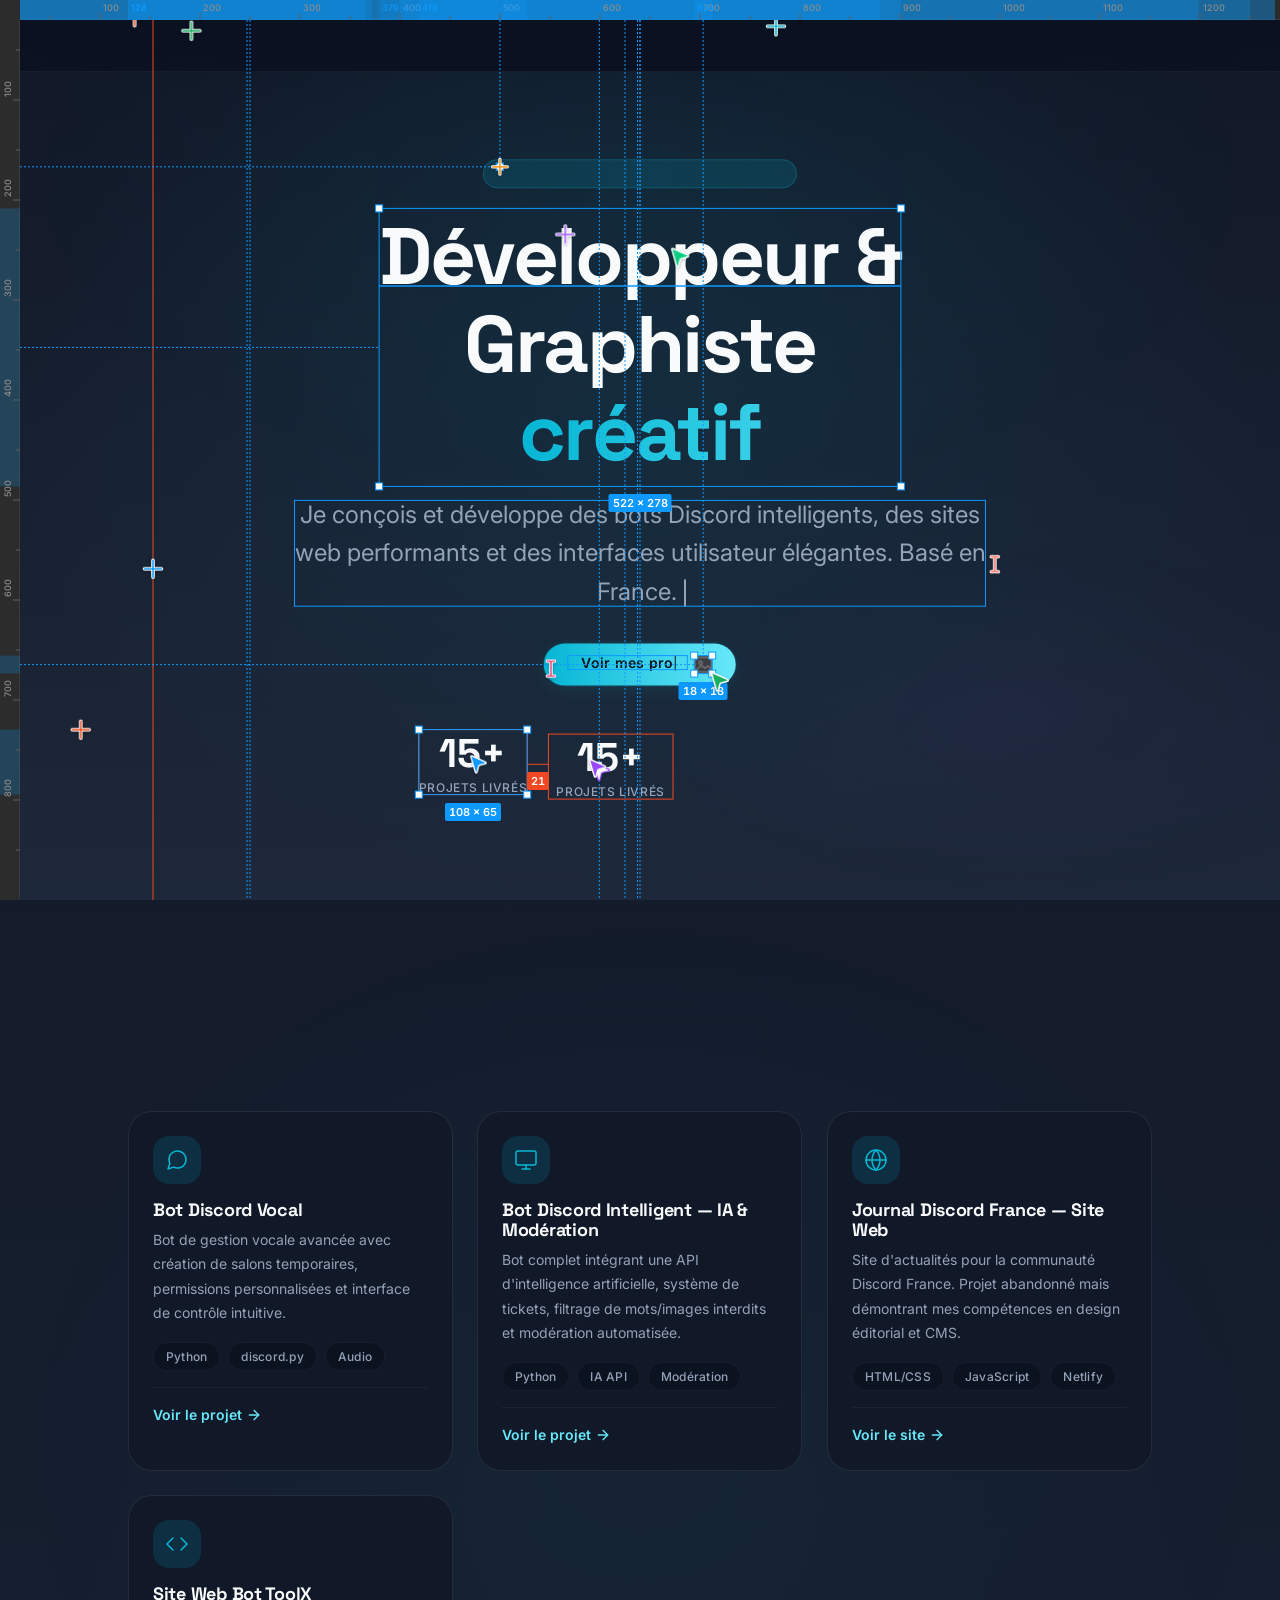
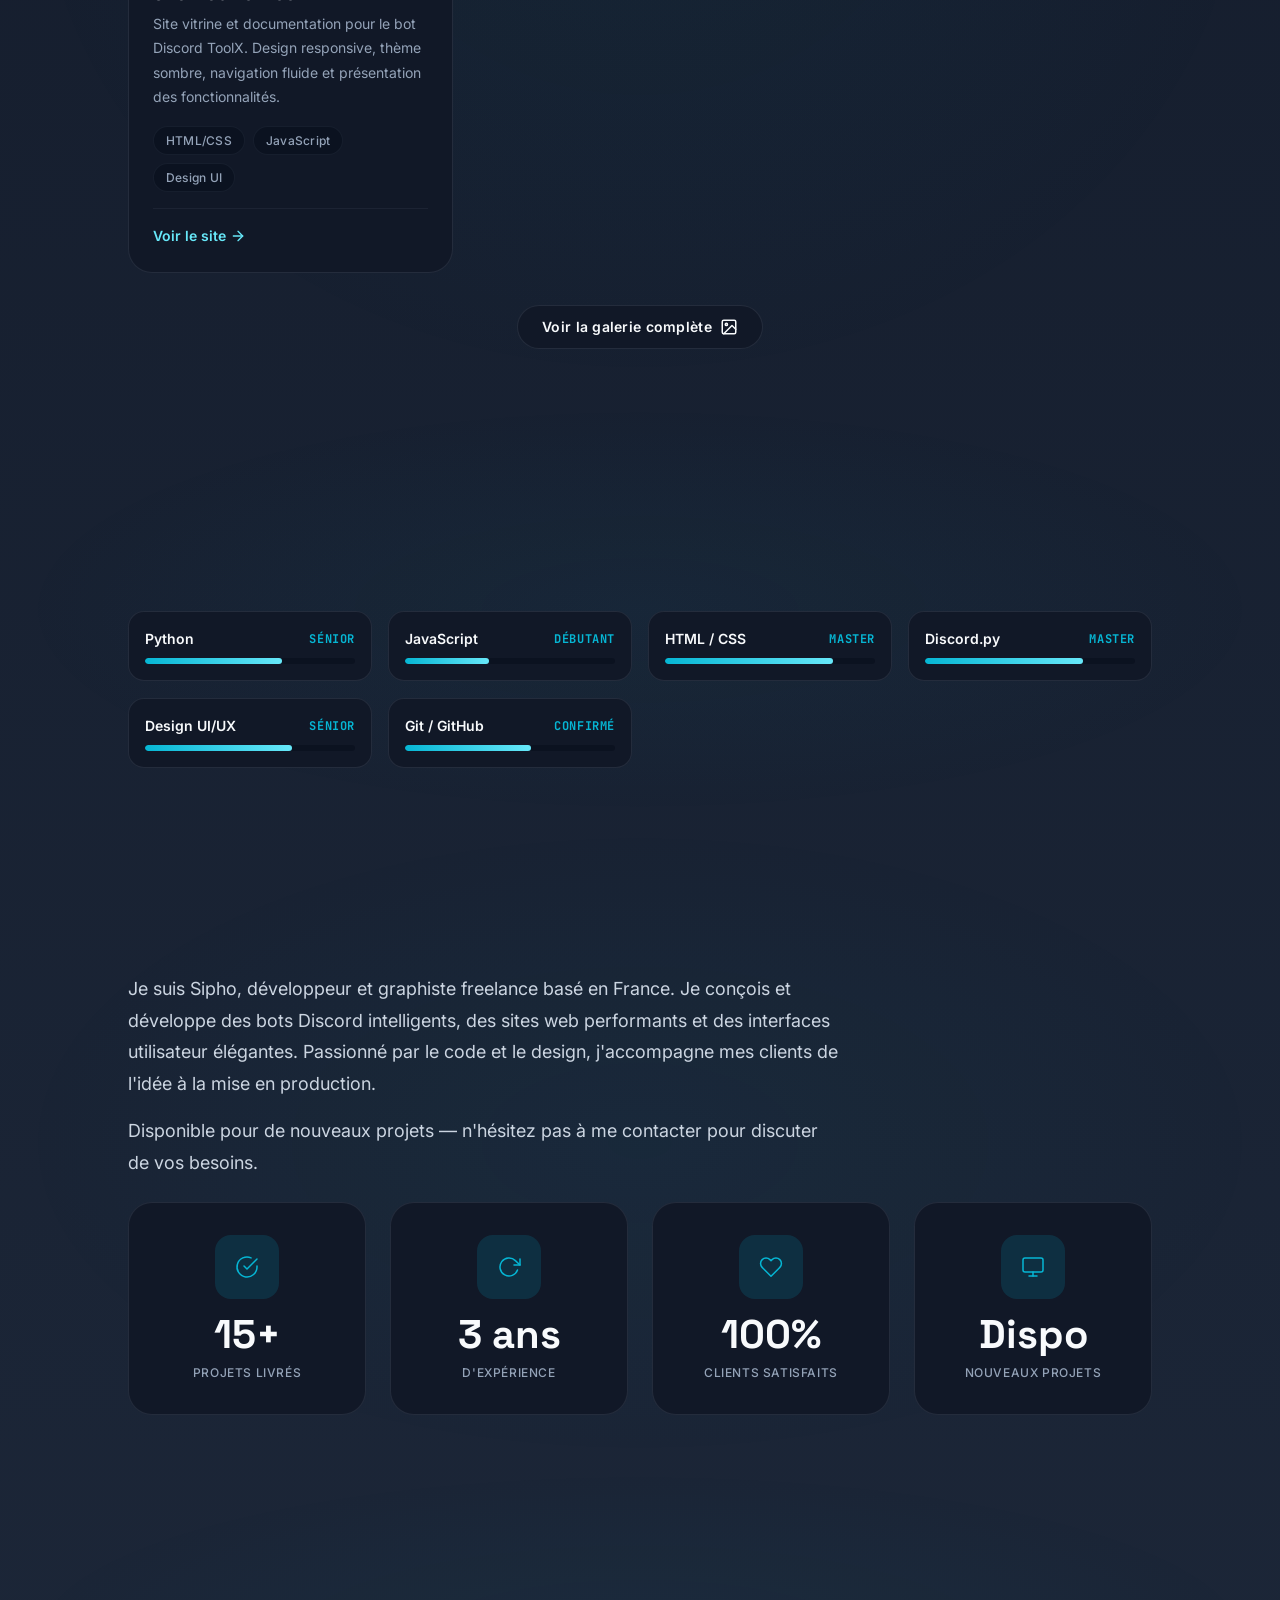
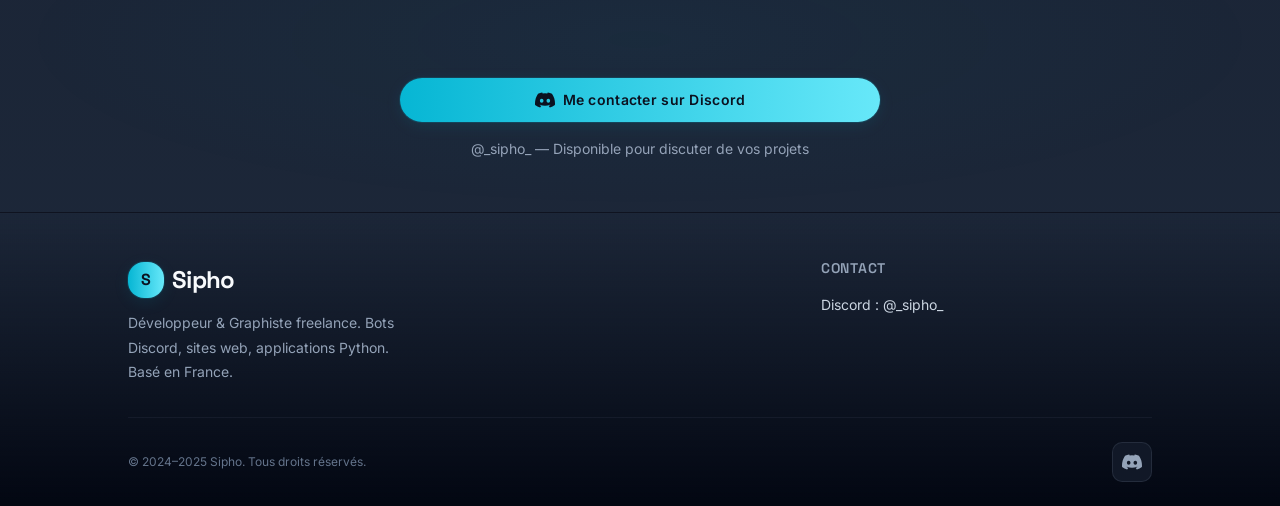
==== index.html @ b2d6eb9c "Allow last cursor to leave (remove min guard)" ====
<!DOCTYPE html>
<html lang="fr">
<head>
  <script>try{history.scrollRestoration='manual';window.scrollTo(0,0);}catch(e){}</script>
  <meta charset="UTF-8">
  <meta name="viewport" content="width=device-width, initial-scale=1.0">
  <meta name="description" content="Sipho — Développeur & Graphiste. Python, JavaScript, bots Discord, sites web. Portfolio Dark Premium.">
  <meta name="keywords" content="développeur, programmeur, Python, JavaScript, bots Discord, design graphique, portfolio, web development">
  <meta name="author" content="Sipho">
  <meta name="google-site-verification" content="zL0_w3FIT6I52MC0zx_8s2Uc5XUFtEFdnqBLSEXVTS8" />
  <meta property="og:type" content="website">
  <meta property="og:url" content="https://modo-de-sipho.github.io/">
  <meta property="og:title" content="Sipho — Développeur & Graphiste">
  <meta property="og:description" content="Portfolio de Sipho — Développeur et graphiste spécialisé en Python, JavaScript, bots Discord et création de sites web.">
  <meta property="og:image" content="https://modo-de-sipho.github.io/img/og-image.jpg">
  <meta name="twitter:card" content="summary_large_image">
  <meta name="twitter:title" content="Sipho — Développeur & Graphiste">
  <meta name="twitter:description" content="Portfolio de Sipho — Développeur et graphiste spécialisé en Python, JavaScript, bots Discord et création de sites web.">
  <title>Sipho — Développeur & Graphiste</title>
  <link rel="icon" href="favicon.ico" type="image/x-icon">
  <link rel="shortcut icon" href="favicon.ico" type="image/x-icon">
  <link rel="canonical" href="https://modo-de-sipho.github.io/">
  <link rel="preconnect" href="https://fonts.googleapis.com">
  <link rel="preconnect" href="https://fonts.gstatic.com" crossorigin>
  <link href="https://fonts.googleapis.com/css2?family=Inter:wght@300;400;500;600;700&family=Space+Grotesk:wght@400;500;600;700&family=JetBrains+Mono:wght@400;500;600&display=swap" rel="stylesheet">
  <link rel="stylesheet" href="assets/css/tokens.css?v=7">
  <link rel="stylesheet" href="assets/css/main.css?v=7">
  <script type="application/ld+json">
  {
    "@context": "https://schema.org",
    "@type": "Person",
    "name": "Sipho",
    "url": "https://modo-de-sipho.github.io/",
    "description": "Développeur et graphiste spécialisé en Python, JavaScript, bots Discord et création de sites web",
    "jobTitle": "Développeur & Graphiste",
    "skills": ["Python", "JavaScript", "HTML/CSS", "Discord Bot Development", "Graphic Design", "Web Development"],
    "sameAs": ["https://discord.com/users/..."]
  }
  </script>
</head>
<body>
  <!-- Cursor Swarm Canvas injected by JS -->

  <!-- ─────────────────────────────────────────────────────────────────
       HEADER / NAVIGATION
       ───────────────────────────────────────────────────────────────── -->
  <header class="site-header" data-swarm-target>
    <div class="container header-inner">
      <a href="/" class="logo" aria-label="Accueil - Sipho">
        <span class="logo-mark" aria-hidden="true">S</span>
        <span class="logo-text">Sipho</span>
      </a>

      <nav class="nav" role="navigation" aria-label="Navigation principale" data-swarm-target>
        <ul class="nav-list">
          <li><a href="#projects" class="nav-link" data-swarm-target>Projets</a></li>
          <li><a href="#skills" class="nav-link" data-swarm-target>Compétences</a></li>
          <li><a href="#about" class="nav-link" data-swarm-target>À propos</a></li>
          <li><a href="#contact" class="nav-link" data-swarm-target>Contact</a></li>

        </ul>
      </nav>


    </div>
  </header>

  <!-- ─────────────────────────────────────────────────────────────────
       HERO SECTION
       ───────────────────────────────────────────────────────────────── -->
  <main>
    <section class="hero" aria-labelledby="hero-title" data-swarm-target>
      <div class="hero-content">
        <div class="hero-badge" data-swarm-target>
          <svg width="14" height="14" viewBox="0 0 24 24" fill="none" stroke="currentColor" stroke-width="2" stroke-linecap="round" stroke-linejoin="round" aria-hidden="true">
            <polyline points="22 12 18 12 15 21 9 3 6 12 2 12"></polyline>
          </svg>
          <span>Disponible pour nouveaux projets</span>
        </div>

        <h1 id="hero-title" class="hero-title" data-swarm-target>
          Développeur & Graphiste
          <br>
          <span class="accent">créatif</span>
        </h1>

        <p class="hero-subtitle" data-swarm-target>
          Je conçois et développe des bots Discord intelligents, des sites web performants
          et des interfaces utilisateur élégantes. Basé en France.
        </p>

        <div class="hero-actions" data-swarm-target>
          <a href="#projects" class="btn btn--primary" data-swarm-target>
            Voir mes projets
            <svg width="18" height="18" viewBox="0 0 24 24" fill="none" stroke="currentColor" stroke-width="2" stroke-linecap="round" stroke-linejoin="round" aria-hidden="true">
              <line x1="5" y1="12" x2="19" y2="12"></line>
              <polyline points="12 5 19 12 12 19"></polyline>
            </svg>
          </a>
        </div>

        <div class="hero-stats" data-swarm-target>
          <div class="stat">
            <div class="stat-value" data-count="15">15+</div>
            <div class="stat-label">Projets livrés</div>
          </div>
          <div class="stat">
            <div class="stat-value" data-count="3">3</div>
            <div class="stat-label">Ans d'expérience</div>
          </div>
          <div class="stat">
            <div class="stat-value" data-count="100">100%</div>
            <div class="stat-label">Satisfaction client</div>
          </div>
        </div>
      </div>
    </section>

    <!-- ─────────────────────────────────────────────────────────────────
         PROJECTS SECTION
         ───────────────────────────────────────────────────────────────── -->
    <section id="projects" class="section" aria-labelledby="projects-title" data-swarm-target>
      <div class="container">
        <header class="section-header" data-swarm-target>
          <span class="section-label">Mes réalisations</span>
          <h2 id="projects-title" class="section-title">Projets sélectionnés</h2>
          <p class="section-desc">Une sélection de projets récents — bots Discord, sites web et outils.</p>
        </header>

        <div class="grid grid--auto" role="list">
          <!-- Project 1 -->
          <article class="card" role="listitem" data-swarm-target>
            <div class="card-icon" aria-hidden="true">
              <svg width="24" height="24" viewBox="0 0 24 24" fill="none" stroke="currentColor" stroke-width="1.5" stroke-linecap="round" stroke-linejoin="round">
                <path d="M21 11.5a8.38 8.38 0 0 1-.9 3.8 8.5 8.5 0 0 1-7.6 4.7 8.38 8.38 0 0 1-3.8-.9L3 21l1.9-5.7a8.38 8.38 0 0 1-.9-3.8 8.5 8.5 0 0 1 4.7-7.6 8.38 8.38 0 0 1 3.8-.9h.5a8.48 8.48 0 0 1 8 8v.5z"></path>
              </svg>
            </div>
            <h3 class="card-title">Bot Discord Vocal</h3>
            <p class="card-desc">Bot de gestion vocale avancée avec création de salons temporaires, permissions personnalisées et interface de contrôle intuitive.</p>
            <div class="card-tags">
              <span class="tag">Python</span>
              <span class="tag">discord.py</span>
              <span class="tag">Audio</span>
            </div>
            <div class="card-footer">
              <a href="https://discord.gg/orx" target="_blank" rel="noopener noreferrer" class="card-link" data-swarm-target>
                Voir le projet
                <svg width="16" height="16" viewBox="0 0 24 24" fill="none" stroke="currentColor" stroke-width="2" stroke-linecap="round" stroke-linejoin="round">
                  <line x1="5" y1="12" x2="19" y2="12"></line>
                  <polyline points="12 5 19 12 12 19"></polyline>
                </svg>
              </a>
            </div>
          </article>

          <!-- Project 2 -->
          <article class="card" role="listitem" data-swarm-target>
            <div class="card-icon" aria-hidden="true">
              <svg width="24" height="24" viewBox="0 0 24 24" fill="none" stroke="currentColor" stroke-width="1.5" stroke-linecap="round" stroke-linejoin="round">
                <rect x="2" y="3" width="20" height="14" rx="2"></rect>
                <path d="M8 21h8"></path>
                <path d="M12 17v4"></path>
              </svg>
            </div>
            <h3 class="card-title">Bot Discord Intelligent — IA & Modération</h3>
            <p class="card-desc">Bot complet intégrant une API d'intelligence artificielle, système de tickets, filtrage de mots/images interdits et modération automatisée.</p>
            <div class="card-tags">
              <span class="tag">Python</span>
              <span class="tag">IA API</span>
              <span class="tag">Modération</span>
            </div>
            <div class="card-footer">
              <a href="https://discord.gg/orx" target="_blank" rel="noopener noreferrer" class="card-link" data-swarm-target>
                Voir le projet
                <svg width="16" height="16" viewBox="0 0 24 24" fill="none" stroke="currentColor" stroke-width="2" stroke-linecap="round" stroke-linejoin="round">
                  <line x1="5" y1="12" x2="19" y2="12"></line>
                  <polyline points="12 5 19 12 12 19"></polyline>
                </svg>
              </a>
            </div>
          </article>

          <!-- Project 3 -->
          <article class="card" role="listitem" data-swarm-target>
            <div class="card-icon" aria-hidden="true">
              <svg width="24" height="24" viewBox="0 0 24 24" fill="none" stroke="currentColor" stroke-width="1.5" stroke-linecap="round" stroke-linejoin="round">
                <circle cx="12" cy="12" r="10"></circle>
                <line x1="2" y1="12" x2="22" y2="12"></line>
                <path d="M12 2a15.3 15.3 0 0 1 4 10 15.3 15.3 0 0 1-4 10 15.3 15.3 0 0 1-4-10 15.3 15.3 0 0 1 4-10z"></path>
              </svg>
            </div>
            <h3 class="card-title">Journal Discord France — Site Web</h3>
            <p class="card-desc">Site d'actualités pour la communauté Discord France. Projet abandonné mais démontrant mes compétences en design éditorial et CMS.</p>
            <div class="card-tags">
              <span class="tag">HTML/CSS</span>
              <span class="tag">JavaScript</span>
              <span class="tag">Netlify</span>
            </div>
            <div class="card-footer">
              <a href="https://journal-discord-france.netlify.app/" target="_blank" rel="noopener noreferrer" class="card-link" data-swarm-target>
                Voir le site
                <svg width="16" height="16" viewBox="0 0 24 24" fill="none" stroke="currentColor" stroke-width="2" stroke-linecap="round" stroke-linejoin="round">
                  <line x1="5" y1="12" x2="19" y2="12"></line>
                  <polyline points="12 5 19 12 12 19"></polyline>
                </svg>
              </a>
            </div>
          </article>

          <!-- Project 4 -->
          <article class="card" role="listitem" data-swarm-target>
            <div class="card-icon" aria-hidden="true">
              <svg width="24" height="24" viewBox="0 0 24 24" fill="none" stroke="currentColor" stroke-width="1.5" stroke-linecap="round" stroke-linejoin="round">
                <polyline points="16 18 22 12 16 6"></polyline>
                <polyline points="8 6 2 12 8 18"></polyline>
              </svg>
            </div>
            <h3 class="card-title">Site Web Bot ToolX</h3>
            <p class="card-desc">Site vitrine et documentation pour le bot Discord ToolX. Design responsive, thème sombre, navigation fluide et présentation des fonctionnalités.</p>
            <div class="card-tags">
              <span class="tag">HTML/CSS</span>
              <span class="tag">JavaScript</span>
              <span class="tag">Design UI</span>
            </div>
            <div class="card-footer">
              <a href="https://sipho-toolx.netlify.app/" target="_blank" rel="noopener noreferrer" class="card-link" data-swarm-target>
                Voir le site
                <svg width="16" height="16" viewBox="0 0 24 24" fill="none" stroke="currentColor" stroke-width="2" stroke-linecap="round" stroke-linejoin="round">
                  <line x1="5" y1="12" x2="19" y2="12"></line>
                  <polyline points="12 5 19 12 12 19"></polyline>
                </svg>
              </a>
            </div>
          </article>
        </div>

        <div style="text-align: center; margin-top: var(--space-8);" data-swarm-target>
          <a href="theme.html" class="btn btn--secondary">
            Voir la galerie complète
            <svg width="18" height="18" viewBox="0 0 24 24" fill="none" stroke="currentColor" stroke-width="2" stroke-linecap="round" stroke-linejoin="round">
              <rect x="3" y="3" width="18" height="18" rx="2"></rect>
              <circle cx="8.5" cy="8.5" r="1.5"></circle>
              <polyline points="21 15 16 10 5 21"></polyline>
            </svg>
          </a>
        </div>
      </div>
    </section>

    <!-- ─────────────────────────────────────────────────────────────────
         SKILLS SECTION
         ───────────────────────────────────────────────────────────────── -->
    <section id="skills" class="section" aria-labelledby="skills-title" data-swarm-target>
      <div class="container">
        <header class="section-header" data-swarm-target>
          <span class="section-label">Expertise technique</span>
          <h2 id="skills-title" class="section-title">Compétences maîtrisées</h2>
          <p class="section-desc">Les technologies et outils que j'utilise au quotidien pour vos projets.</p>
        </header>

        <div class="skills-grid" role="list">
          <div class="skill-item" role="listitem" data-swarm-target>
            <div class="skill-header">
              <span class="skill-name">Python</span>
              <span class="skill-level">Sénior</span>
            </div>
            <div class="skill-bar">
              <div class="skill-fill" data-width="65%" style="--percent: 65%;"></div>
            </div>
          </div>

          <div class="skill-item" role="listitem" data-swarm-target>
            <div class="skill-header">
              <span class="skill-name">JavaScript</span>
              <span class="skill-level">Débutant</span>
            </div>
            <div class="skill-bar">
              <div class="skill-fill" data-width="40%" style="--percent: 40%;"></div>
            </div>
          </div>

          <div class="skill-item" role="listitem" data-swarm-target>
            <div class="skill-header">
              <span class="skill-name">HTML / CSS</span>
              <span class="skill-level">Master</span>
            </div>
            <div class="skill-bar">
              <div class="skill-fill" data-width="80%" style="--percent: 80%;"></div>
            </div>
          </div>

          <div class="skill-item" role="listitem" data-swarm-target>
            <div class="skill-header">
              <span class="skill-name">Discord.py</span>
              <span class="skill-level">Master</span>
            </div>
            <div class="skill-bar">
              <div class="skill-fill" data-width="75%" style="--percent: 75%;"></div>
            </div>
          </div>

          <div class="skill-item" role="listitem" data-swarm-target>
            <div class="skill-header">
              <span class="skill-name">Design UI/UX</span>
              <span class="skill-level">Sénior</span>
            </div>
            <div class="skill-bar">
              <div class="skill-fill" data-width="70%" style="--percent: 70%;"></div>
            </div>
          </div>

          <div class="skill-item" role="listitem" data-swarm-target>
            <div class="skill-header">
              <span class="skill-name">Git / GitHub</span>
              <span class="skill-level">Confirmé</span>
            </div>
            <div class="skill-bar">
              <div class="skill-fill" data-width="60%" style="--percent: 60%;"></div>
            </div>
          </div>
        </div>


      </div>
    </section>

    <!-- ─────────────────────────────────────────────────────────────────
         ABOUT SECTION
         ───────────────────────────────────────────────────────────────── -->
    <section id="about" class="section" aria-labelledby="about-title" data-swarm-target>
      <div class="container">
        <div class="about-grid">
          <div class="about-text" data-swarm-target>
            <header class="section-header" style="text-align: left; margin-bottom: var(--space-6);">
              <span class="section-label">Qui suis-je</span>
              <h2 id="about-title" class="section-title">À propos de moi</h2>
            </header>
            <p>
              Je suis Sipho, développeur et graphiste freelance basé en France. Je conçois et développe
              des bots Discord intelligents, des sites web performants et des interfaces utilisateur élégantes.
              Passionné par le code et le design, j'accompagne mes clients de l'idée à la mise en production.
            </p>
            <p>
              Disponible pour de nouveaux projets — n'hésitez pas à me contacter pour discuter de vos besoins.
            </p>
          </div>

          <div class="about-highlights" data-swarm-target>
            <article class="highlight" data-swarm-target>
              <div class="highlight-icon" aria-hidden="true">
                <svg width="24" height="24" viewBox="0 0 24 24" fill="none" stroke="currentColor" stroke-width="1.5" stroke-linecap="round" stroke-linejoin="round">
                  <path d="M22 11.08V12a10 10 0 1 1-5.93-9.14"></path>
                  <polyline points="22 4 12 14.01 9 11.01"></polyline>
                </svg>
              </div>
              <div class="highlight-value">15+</div>
              <div class="highlight-label">Projets livrés</div>
            </article>

            <article class="highlight" data-swarm-target>
              <div class="highlight-icon" aria-hidden="true">
                <svg width="24" height="24" viewBox="0 0 24 24" fill="none" stroke="currentColor" stroke-width="1.5" stroke-linecap="round" stroke-linejoin="round">
                  <polyline points="23 4 23 10 17 10"></polyline>
                  <path d="M20.49 15a9 9 0 1 1-2.12-9.36L23 10"></path>
                </svg>
              </div>
              <div class="highlight-value">3 ans</div>
              <div class="highlight-label">D'expérience</div>
            </article>

            <article class="highlight" data-swarm-target>
              <div class="highlight-icon" aria-hidden="true">
                <svg width="24" height="24" viewBox="0 0 24 24" fill="none" stroke="currentColor" stroke-width="1.5" stroke-linecap="round" stroke-linejoin="round">
                  <path d="M20.84 4.61a5.5 5.5 0 0 0-7.78 0L12 5.67l-1.06-1.06a5.5 5.5 0 0 0-7.78 7.78l1.06 1.06L12 21.23l7.78-7.78 1.06-1.06a5.5 5.5 0 0 0 0-7.78z"></path>
                </svg>
              </div>
              <div class="highlight-value">100%</div>
              <div class="highlight-label">Clients satisfaits</div>
            </article>

            <article class="highlight" data-swarm-target>
              <div class="highlight-icon" aria-hidden="true">
                <svg width="24" height="24" viewBox="0 0 24 24" fill="none" stroke="currentColor" stroke-width="1.5" stroke-linecap="round" stroke-linejoin="round">
                  <rect x="2" y="3" width="20" height="14" rx="2"></rect>
                  <path d="M8 21h8"></path>
                  <path d="M12 17v4"></path>
                </svg>
              </div>
              <div class="highlight-value">Dispo</div>
              <div class="highlight-label">Nouveaux projets</div>
            </article>
          </div>
        </div>
      </div>
    </section>

    <!-- ─────────────────────────────────────────────────────────────────
         CONTACT SECTION
         ───────────────────────────────────────────────────────────────── -->
    <section id="contact" class="section" aria-labelledby="contact-title" data-swarm-target>
      <div class="container">
        <header class="section-header" data-swarm-target>
          <span class="section-label">Me contacter</span>
          <h2 id="contact-title" class="section-title">Discutons de votre projet</h2>
          <p class="section-desc">Vous avez une idée ? Une question ? Je réponds généralement sous 24h.</p>
        </header>

        <div style="max-width: 480px; margin: 0 auto; text-align: center;" data-swarm-target>
          <a href="https://discord.com/users/_sipho_" target="_blank" rel="noopener noreferrer" class="btn btn--primary" style="width: 100%;" data-swarm-target>
            <svg width="20" height="20" viewBox="0 0 24 24" fill="currentColor" aria-hidden="true">
              <path d="M20.317 4.37a19.791 19.791 0 0 0-4.885-1.515.074.074 0 0 0-.079.037c-.21.375-.444.864-.608 1.25a18.27 18.27 0 0 0-5.487 0 12.64 12.64 0 0 0-.617-1.25.077.077 0 0 0-.079-.037A19.736 19.736 0 0 0 3.675 4.37a.07.07 0 0 0-.032.027C.533 9.046-.32 13.58.099 18.057a.083.083 0 0 0 .031.057 19.9 19.9 0 0 0 5.992 3.03.078.078 0 0 0 .084-.028 14.09 14.09 0 0 0 1.226-1.994.076.076 0 0 0-.041-.106 13.107 13.107 0 0 1-1.872-.892.077.077 0 0 1-.007-.128 10.2 10.2 0 0 0 .372-.292.074.074 0 0 1 .077-.01c3.928 1.793 8.18 1.793 12.062 0a.074.074 0 0 1 .078.01 10.201 10.201 0 0 0 .372.292.077.077 0 0 1-.006.127 13.106 13.106 0 0 1-1.873.893.077.077 0 0 0-.041.107c.36.645.774 1.252 1.225 1.993a.076.076 0 0 0 .084.028 19.839 19.839 0 0 0 6.003-3.03.077.077 0 0 0 .032-.054c.418-4.486-.382-9.018-3.548-13.66a.061.061 0 0 0-.031-.03zM8.02 15.33c-1.183 0-2.157-1.085-2.157-2.419 0-1.333.956-2.419 2.157-2.419 1.21 0 2.176 1.096 2.157 2.42 0 1.333-.956 2.418-2.157 2.418zm7.975 0c-1.183 0-2.157-1.085-2.157-2.419 0-1.333.955-2.419 2.157-2.419 1.21 0 2.176 1.096 2.157 2.42 0 1.333-.956 2.418-2.157 2.418z"/>
            </svg>
            Me contacter sur Discord
          </a>
          <p style="margin-top: var(--space-4); color: var(--color-text-muted); font-size: var(--text-sm);" data-swarm-target>
            @_sipho_ — Disponible pour discuter de vos projets
          </p>
        </div>
      </div>
    </section>
  </main>

  <!-- ─────────────────────────────────────────────────────────────────
       FOOTER
       ───────────────────────────────────────────────────────────────── -->
  <footer class="site-footer" role="contentinfo" data-swarm-target>
    <div class="container">
      <div class="footer-grid">
        <div class="footer-brand" data-swarm-target>
          <a href="/" class="footer-logo logo" aria-label="Accueil - Sipho">
            <span class="logo-mark" aria-hidden="true">S</span>
            <span class="logo-text">Sipho</span>
          </a>
          <p class="footer-desc" data-swarm-target>
            Développeur & Graphiste freelance.
            Bots Discord, sites web, applications Python.
            Basé en France.
          </p>
        </div>


        <div data-swarm-target>
          <h3 class="footer-title">Contact</h3>
          <ul class="footer-links">
            <li><a href="https://discord.com/users/_sipho_" target="_blank" rel="noopener noreferrer" class="footer-link" data-swarm-target>Discord : @_sipho_</a></li>
          </ul>
        </div>
      </div>

      <div class="footer-bottom" data-swarm-target>
        <p class="copyright" data-swarm-target>
          © 2024–2025 Sipho. Tous droits réservés.
        </p>
        <div class="footer-social" data-swarm-target>
          <a href="https://discord.com/users/_sipho_" target="_blank" rel="noopener noreferrer" class="social-link" aria-label="Discord" data-swarm-target>
            <svg width="20" height="20" viewBox="0 0 24 24" fill="currentColor">
              <path d="M20.317 4.37a19.791 19.791 0 0 0-4.885-1.515.074.074 0 0 0-.079.037c-.21.375-.444.864-.608 1.25a18.27 18.27 0 0 0-5.487 0 12.64 12.64 0 0 0-.617-1.25.077.077 0 0 0-.079-.037A19.736 19.736 0 0 0 3.675 4.37a.07.07 0 0 0-.032.027C.533 9.046-.32 13.58.099 18.057a.083.083 0 0 0 .031.057 19.9 19.9 0 0 0 5.992 3.03.078.078 0 0 0 .084-.028 14.09 14.09 0 0 0 1.226-1.994.076.076 0 0 0-.041-.106 13.107 13.107 0 0 1-1.872-.892.077.077 0 0 1-.007-.128 10.2 10.2 0 0 0 .372-.292.074.074 0 0 1 .077-.01c3.928 1.793 8.18 1.793 12.062 0a.074.074 0 0 1 .078.01 10.201 10.201 0 0 0 .372.292.077.077 0 0 1-.006.127 13.106 13.106 0 0 1-1.873.893.077.077 0 0 0-.041.107c.36.645.774 1.252 1.225 1.993a.076.076 0 0 0 .084.028 19.839 19.839 0 0 0 6.003-3.03.077.077 0 0 0 .032-.054c.418-4.486-.382-9.018-3.548-13.66a.061.061 0 0 0-.031-.03zM8.02 15.33c-1.183 0-2.157-1.085-2.157-2.419 0-1.333.956-2.419 2.157-2.419 1.21 0 2.176 1.096 2.157 2.42 0 1.333-.956 2.418-2.157 2.418zm7.975 0c-1.183 0-2.157-1.085-2.157-2.419 0-1.333.955-2.419 2.157-2.419 1.21 0 2.176 1.096 2.157 2.42 0 1.333-.956 2.418-2.157 2.418z"/>
            </svg>
          </a>

        </div>
      </div>
    </div>
  </footer>

  <!-- ─────────────────────────────────────────────────────────────────
       SCRIPTS
       ───────────────────────────────────────────────────────────────── -->
  <script src="assets/js/swarm-cursors-ref.js?v=21"></script>
<script type="module" src="assets/js/app.js?v=8"></script>
</body>
</html>
---- assets/css/tokens.css ----
:root {
  

  
  --color-bg-deepest: #030712;           
  --color-bg-deep: #0b1220;              
  --color-bg-elevated: #111827;          
  --color-bg-elevated-hover: #17213a;    
  --color-bg-overlay: rgba(11, 18, 32, 0.92);  

  
  --color-border-subtle: rgba(148, 163, 184, 0.08);
  --color-border-default: rgba(148, 163, 184, 0.14);
  --color-border-emphasis: rgba(56, 189, 248, 0.18);
  --color-border-focus: rgba(56, 189, 248, 0.6);

  
  --color-text-primary: #f8fafc;         
  --color-text-secondary: #cbd5e1;       
  --color-text-muted: #94a3b8;           
  --color-text-subtle: #64748b;          
  --color-text-inverse: #0b1220;         

  
  --color-accent-cyan: #06b6d4;          
  --color-accent-cyan-dim: rgba(6, 182, 212, 0.15);
  --color-accent-cyan-glow: rgba(6, 182, 212, 0.35);
  --color-accent-ice: #67e8f9;           
  --color-accent-violet: #8b5cf6;        
  --color-accent-violet-dim: rgba(139, 92, 246, 0.12);

  
  --gradient-primary: linear-gradient(135deg, #06b6d4 0%, #3b82f6 50%, #8b5cf6 100%);
  --gradient-cyan-ice: linear-gradient(90deg, #06b6d4, #67e8f9);
  --gradient-cyan-violet: linear-gradient(135deg, #06b6d4, #8b5cf6);
  --gradient-surface: linear-gradient(180deg, rgba(17, 24, 39, 0.98), rgba(30, 41, 59, 0.95));
  --gradient-glow: radial-gradient(ellipse at center, rgba(6, 182, 212, 0.08) 0%, transparent 70%);

  
  --color-success: #10b981;
  --color-warning: #f59e0b;
  --color-error: #ef4444;

  

  --font-sans: 'Inter', -apple-system, BlinkMacSystemFont, 'Segoe UI', system-ui, sans-serif;
  --font-display: 'Space Grotesk', var(--font-sans);
  --font-mono: 'JetBrains Mono', 'Fira Code', ui-monospace, monospace;

  
  --text-xs: clamp(0.7rem, 0.65rem + 0.25vw, 0.75rem);
  --text-sm: clamp(0.8125rem, 0.75rem + 0.3125vw, 0.875rem);
  --text-base: clamp(0.9375rem, 0.875rem + 0.3125vw, 1rem);
  --text-lg: clamp(1.0625rem, 1rem + 0.3125vw, 1.125rem);
  --text-xl: clamp(1.25rem, 1.125rem + 0.625vw, 1.5rem);
  --text-2xl: clamp(1.5rem, 1.25rem + 1.25vw, 2rem);
  --text-3xl: clamp(1.875rem, 1.5rem + 1.875vw, 2.5rem);
  --text-4xl: clamp(2.25rem, 1.75rem + 2.5vw, 3.5rem);
  --text-5xl: clamp(3rem, 2rem + 5vw, 5rem);

  
  --weight-light: 300;
  --weight-regular: 400;
  --weight-medium: 500;
  --weight-semibold: 600;
  --weight-bold: 700;

  
  --leading-tight: 1.1;
  --leading-snug: 1.35;
  --leading-normal: 1.6;
  --leading-relaxed: 1.75;

  
  --tracking-tighter: -0.03em;
  --tracking-tight: -0.015em;
  --tracking-normal: 0;
  --tracking-wide: 0.02em;
  --tracking-wider: 0.05em;
  --tracking-widest: 0.1em;

  

  --space-0: 0;
  --space-1: 0.25rem;   
  --space-2: 0.5rem;    
  --space-3: 0.75rem;   
  --space-4: 1rem;      
  --space-5: 1.25rem;   
  --space-6: 1.5rem;    
  --space-7: 1.75rem;   
  --space-8: 2rem;      
  --space-10: 2.5rem;   
  --space-12: 3rem;     
  --space-16: 4rem;     
  --space-20: 5rem;     
  --space-24: 6rem;     
  --space-32: 8rem;     

  
  --space-section-y: clamp(2rem, 4vw, 4rem);
  --space-section-x: clamp(1.5rem, 4vw, 3rem);
  --space-component-gap: clamp(1rem, 2vw, 1.5rem);

  

  --radius-none: 0;
  --radius-sm: 6px;
  --radius-md: 10px;
  --radius-lg: 16px;
  --radius-xl: 24px;
  --radius-2xl: 32px;
  --radius-full: 9999px;

  

  --shadow-xs: 0 1px 2px rgba(3, 7, 18, 0.4);
  --shadow-sm: 0 4px 8px -2px rgba(3, 7, 18, 0.5);
  --shadow-md: 0 12px 24px -4px rgba(3, 7, 18, 0.55);
  --shadow-lg: 0 24px 48px -8px rgba(3, 7, 18, 0.6);
  --shadow-xl: 0 32px 64px -12px rgba(3, 7, 18, 0.65);

  
  --shadow-glow-sm: 0 0 0 1px rgba(6, 182, 212, 0.15), 0 4px 16px rgba(6, 182, 212, 0.1);
  --shadow-glow-md: 0 0 0 1px rgba(6, 182, 212, 0.2), 0 8px 32px rgba(6, 182, 212, 0.15);
  --shadow-glow-lg: 0 0 0 1px rgba(6, 182, 212, 0.25), 0 16px 48px rgba(6, 182, 212, 0.2);

  

  --ease-out-quint: cubic-bezier(0.23, 1, 0.32, 1);
  --ease-out-expo: cubic-bezier(0.19, 1, 0.22, 1);
  --ease-spring: cubic-bezier(0.34, 1.56, 0.64, 1);
  --ease-in-out: cubic-bezier(0.4, 0, 0.2, 1);

  --duration-instant: 0ms;
  --duration-fast: 120ms;
  --duration-normal: 200ms;
  --duration-slow: 350ms;
  --duration-slower: 500ms;
  --duration-slowest: 800ms;

  

  --z-base: 0;
  --z-content: 1;
  --z-sticky: 10;
  --z-dropdown: 20;
  --z-modal: 30;
  --z-toast: 40;
  --z-tooltip: 50;
  --z-cursor-swarm: 100;    
  --z-cursor-swarm-ui: 101; 

  

  --container-max: 1120px;
  --container-narrow: 720px;
  --header-height: clamp(64px, 8vh, 80px);

  

  --swarm-cursor-count: 20;
  --swarm-cursor-min: 5;
  --swarm-cursor-size: 18px;
  --swarm-cursor-stroke: 1.5px;
  --swarm-cursor-color: #06b6d4;
  --swarm-cursor-color-alt: #67e8f9;
  --swarm-cursor-trail: 0.35;
  --swarm-duration-min: 800;
  --swarm-duration-max: 2200;
  --swarm-stagger-base: 60;
}



@media (prefers-reduced-motion: reduce) {
  :root {
    --duration-instant: 0ms;
    --duration-fast: 0ms;
    --duration-normal: 0ms;
    --duration-slow: 0ms;
    --duration-slower: 0ms;
    --duration-slowest: 0ms;
    --swarm-cursor-count: 0;
  }

  *,
  *::before,
  *::after {
    animation-duration: 0.01ms !important;
    animation-iteration-count: 1 !important;
    transition-duration: 0.01ms !important;
    scroll-behavior: auto !important;
  }
}



@media (prefers-contrast: high) {
  :root {
    --color-border-subtle: rgba(255, 255, 255, 0.2);
    --color-border-default: rgba(255, 255, 255, 0.4);
    --color-text-muted: #cbd5e1;
    --color-text-subtle: #94a3b8;
  }
}
---- assets/css/main.css ----
/* ==========================================================================
   MAIN STYLESHEET — Dark Premium Portfolio
   Builds on tokens.css — imports at top of HTML
   ========================================================================== */

/* ──────────────────────────────────────────────────────────────────────
   RESET & BASE
   ────────────────────────────────────────────────────────────────────── */

*, *::before, *::after {
  box-sizing: border-box;
  margin: 0;
  padding: 0;
}

html {
  font-size: 16px;
  scroll-behavior: smooth;
  -webkit-text-size-adjust: 100%;
  -webkit-font-smoothing: antialiased;
  -moz-osx-font-smoothing: grayscale;
  overflow-x: hidden;
}

@media (prefers-reduced-motion: reduce) {
  html { scroll-behavior: auto; }
}

body {
  min-height: 100vh;
  font-family: var(--font-sans);
  font-size: var(--text-base);
  line-height: var(--leading-normal);
  color: var(--color-text-secondary);
  background-color: var(--color-bg-deep);
  background-image: var(--gradient-glow), var(--gradient-surface);
  background-attachment: fixed, scroll;
  background-size: cover, auto;
  transition: background-color var(--duration-normal) ease,
              color var(--duration-normal) ease;
}

/* ──────────────────────────────────────────────────────────────────────
   TYPOGRAPHY UTILITIES
   ────────────────────────────────────────────────────────────────────── */

h1, h2, h3, h4, h5, h6 {
  font-family: var(--font-display);
  font-weight: var(--weight-bold);
  line-height: var(--leading-tight);
  color: var(--color-text-primary);
  letter-spacing: var(--tracking-tight);
}

h1 { font-size: var(--text-4xl); }
h2 { font-size: var(--text-3xl); }
h3 { font-size: var(--text-2xl); }
h4 { font-size: var(--text-xl); }
h5 { font-size: var(--text-lg); }
h6 { font-size: var(--text-base); }

p { color: var(--color-text-secondary); max-width: 65ch; }

.text-muted { color: var(--color-text-muted); }
.text-subtle { color: var(--color-text-subtle); }
.text-accent { color: var(--color-accent-cyan); }
.text-accent-ice { color: var(--color-accent-ice); }

.font-mono { font-family: var(--font-mono); }

/* ──────────────────────────────────────────────────────────────────────
   LINKS
   ────────────────────────────────────────────────────────────────────── */

a {
  color: var(--color-accent-ice);
  text-decoration: none;
  transition: color var(--duration-fast) ease,
              transform var(--duration-fast) ease;
}

a:hover, a:focus-visible {
  color: var(--color-accent-cyan);
  transform: translateX(2px);
}

a:focus-visible {
  outline: 2px solid var(--color-accent-cyan);
  outline-offset: 3px;
  border-radius: var(--radius-sm);
}

/* ──────────────────────────────────────────────────────────────────────
   BUTTONS
   ────────────────────────────────────────────────────────────────────── */

.btn {
  display: inline-flex;
  align-items: center;
  justify-content: center;
  gap: var(--space-2);
  padding: var(--space-3) var(--space-6);
  font-family: var(--font-sans);
  font-size: var(--text-sm);
  font-weight: var(--weight-semibold);
  line-height: 1;
  letter-spacing: var(--tracking-wide);
  border: none;
  border-radius: var(--radius-full);
  cursor: pointer;
  text-decoration: none;
  white-space: nowrap;
  transition: transform var(--duration-fast) var(--ease-out-expo),
              box-shadow var(--duration-fast) ease,
              opacity var(--duration-fast) ease,
              background-color var(--duration-fast) ease,
              border-color var(--duration-fast) ease;
}

.btn:focus-visible {
  outline: 2px solid var(--color-accent-cyan);
  outline-offset: 3px;
}

.btn--primary {
  background: var(--gradient-cyan-ice);
  color: var(--color-text-inverse);
  box-shadow: var(--shadow-glow-sm);
}

.btn--primary:hover {
  transform: translateY(-2px);
  box-shadow: var(--shadow-glow-md);
}

.btn--primary:active {
  transform: translateY(0);
  box-shadow: var(--shadow-glow-sm);
}

.btn--secondary {
  background: var(--color-bg-elevated);
  color: var(--color-text-primary);
  border: 1px solid var(--color-border-default);
}

.btn--secondary:hover {
  background: var(--color-bg-elevated-hover);
  border-color: var(--color-border-emphasis);
  transform: translateY(-1px);
}

.btn--ghost {
  background: transparent;
  color: var(--color-text-secondary);
}

.btn--ghost:hover {
  color: var(--color-text-primary);
  background: var(--color-bg-elevated);
}

.btn--icon {
  padding: var(--space-2);
  border-radius: var(--radius-md);
}

/* ──────────────────────────────────────────────────────────────────────
   LAYOUT — Container, Grid, Flex utilities
   ────────────────────────────────────────────────────────────────────── */

.container {
  width: 100%;
  max-width: var(--container-max);
  margin: 0 auto;
  padding: 0 var(--space-section-x);
}

.container--narrow {
  max-width: var(--container-narrow);
}

.grid {
  display: grid;
  gap: var(--space-component-gap);
}

.grid--2 { grid-template-columns: repeat(2, 1fr); }
.grid--3 { grid-template-columns: repeat(3, 1fr); }
.grid--auto { grid-template-columns: repeat(auto-fit, minmax(min(100%, 280px), 1fr)); }

@media (max-width: 900px) {
  .grid--2, .grid--3 { grid-template-columns: 1fr; }
}

.flex { display: flex; }
.flex-center { display: flex; align-items: center; justify-content: center; }
.flex-between { display: flex; align-items: center; justify-content: space-between; }
.flex-col { display: flex; flex-direction: column; }

.gap-1 { gap: var(--space-1); }
.gap-2 { gap: var(--space-2); }
.gap-3 { gap: var(--space-3); }
.gap-4 { gap: var(--space-4); }
.gap-5 { gap: var(--space-5); }
.gap-6 { gap: var(--space-6); }

/* ──────────────────────────────────────────────────────────────────────
   SECTIONS
   ────────────────────────────────────────────────────────────────────── */

.section {
  padding: var(--space-section-y) 0;
  position: relative;
  isolation: isolate;
}

@media (max-width: 768px) {
  .section { padding: calc(var(--space-section-y) * 0.6) 0; }
  .hero { min-height: auto; padding: calc(var(--header-height) + var(--space-10)) var(--space-section-x) var(--space-12); }
}

.section::before {
  content: '';
  position: absolute;
  inset: 0;
  background: var(--gradient-glow);
  opacity: 0.5;
  pointer-events: none;
  z-index: -1;
}

.section-header {
  text-align: center;
  margin-bottom: var(--space-10);
  max-width: var(--container-narrow);
  margin-left: auto;
  margin-right: auto;
}

.section-label {
  display: inline-block;
  font-size: var(--text-xs);
  font-weight: var(--weight-semibold);
  letter-spacing: var(--tracking-widest);
  text-transform: uppercase;
  color: var(--color-accent-cyan);
  margin-bottom: var(--space-3);
  opacity: 0;
  transform: translateY(10px);
  transition: opacity var(--duration-slow) var(--ease-out-expo),
              transform var(--duration-slow) var(--ease-out-expo);
}

.section-header.visible .section-label {
  opacity: 1;
  transform: translateY(0);
  transition-delay: 0ms;
}

.section-title {
  margin-bottom: var(--space-3);
  opacity: 0;
  transform: translateY(20px);
  transition: opacity var(--duration-slower) var(--ease-out-expo),
              transform var(--duration-slower) var(--ease-out-expo);
}

.section-header.visible .section-title {
  opacity: 1;
  transform: translateY(0);
  transition-delay: 100ms;
}

.section-desc {
  color: var(--color-text-muted);
  font-size: var(--text-lg);
  opacity: 0;
  transform: translateY(10px);
  transition: opacity var(--duration-slower) var(--ease-out-expo),
              transform var(--duration-slower) var(--ease-out-expo);
}

.section-header.visible .section-desc {
  opacity: 1;
  transform: translateY(0);
  transition-delay: 200ms;
}

/* ──────────────────────────────────────────────────────────────────────
   HEADER / NAVIGATION
   ────────────────────────────────────────────────────────────────────── */

.site-header {
  position: fixed;
  top: 0;
  left: 0;
  right: 0;
  height: var(--header-height);
  z-index: var(--z-sticky);
  background: var(--color-bg-overlay);
  backdrop-filter: blur(20px) saturate(180%);
  -webkit-backdrop-filter: blur(20px) saturate(180%);
  border-bottom: 1px solid var(--color-border-subtle);
  transition: background var(--duration-normal) ease,
              border-color var(--duration-normal) ease,
              box-shadow var(--duration-normal) ease;
}

.site-header.scrolled {
  box-shadow: var(--shadow-md);
  border-bottom-color: var(--color-border-default);
}

.header-inner {
  height: 100%;
  display: flex;
  align-items: center;
  justify-content: space-between;
  gap: var(--space-4);
}

.logo {
  display: flex;
  align-items: center;
  gap: var(--space-2);
  font-family: var(--font-display);
  font-size: var(--text-xl);
  font-weight: var(--weight-bold);
  letter-spacing: var(--tracking-tighter);
  color: var(--color-text-primary);
  text-decoration: none;
  transition: opacity var(--duration-fast) ease, transform var(--duration-fast) ease;
}

.logo:hover {
  opacity: 0.8;
  transform: scale(1.01);
}

.logo-mark {
  width: 36px;
  height: 36px;
  display: flex;
  align-items: center;
  justify-content: center;
  background: var(--gradient-cyan-ice);
  border-radius: var(--radius-lg);
  color: var(--color-text-inverse);
  font-size: var(--text-base);
  font-weight: var(--weight-bold);
  letter-spacing: var(--tracking-tight);
  box-shadow: var(--shadow-glow-sm);
  flex-shrink: 0;
}

.logo-text {
  display: none;
}

@media (min-width: 480px) {
  .logo-text { display: block; }
}

.nav-list {
  display: flex;
  align-items: center;
  gap: var(--space-1);
  list-style: none;
}

.nav-link {
  display: inline-flex;
  align-items: center;
  gap: var(--space-2);
  padding: var(--space-2) var(--space-4);
  font-size: var(--text-sm);
  font-weight: var(--weight-medium);
  color: var(--color-text-secondary);
  border-radius: var(--radius-full);
  transition: color var(--duration-fast) ease,
              background var(--duration-fast) ease,
              transform var(--duration-fast) ease;
}

.nav-link:hover,
.nav-link:focus-visible {
  color: var(--color-text-primary);
  background: var(--color-bg-elevated);
  transform: translateY(-1px);
}

.nav-link--cta {
  background: var(--gradient-cyan-ice);
  color: var(--color-text-inverse);
  padding: var(--space-2) var(--space-5);
  box-shadow: var(--shadow-glow-sm);
}

.nav-link--cta:hover {
  transform: translateY(-2px);
  box-shadow: var(--shadow-glow-md);
  color: var(--color-text-inverse);
}


@media (max-width: 768px) {
  .nav-list {
    flex-wrap: wrap;
    justify-content: flex-end;
    gap: var(--space-1);
  }

  .nav-link {
    padding: var(--space-1) var(--space-2);
    font-size: var(--text-xs);
  }

  .nav-link--cta {
    padding: var(--space-1) var(--space-3);
  }
}

/* ──────────────────────────────────────────────────────────────────────
   HERO SECTION
   ────────────────────────────────────────────────────────────────────── */

.hero {
  min-height: 100vh;
  display: flex;
  align-items: center;
  justify-content: center;
  padding: calc(var(--header-height) + var(--space-16)) var(--space-section-x) var(--space-20);
  position: relative;
  isolation: isolate;
  overflow: hidden;
}

.hero::before {
  content: '';
  position: absolute;
  inset: 0;
  background:
    radial-gradient(ellipse 80% 60% at 50% 20%, rgba(6, 182, 212, 0.06) 0%, transparent 60%),
    radial-gradient(ellipse 60% 40% at 80% 80%, rgba(139, 92, 246, 0.04) 0%, transparent 50%);
  pointer-events: none;
  z-index: -1;
}

.hero-content {
  text-align: center;
  max-width: var(--container-narrow);
  width: 100%;
}

.hero-badge {
  display: inline-flex;
  align-items: center;
  gap: var(--space-2);
  padding: var(--space-1) var(--space-4);
  background: var(--color-accent-cyan-dim);
  border: 1px solid rgba(6, 182, 212, 0.25);
  border-radius: var(--radius-full);
  font-size: var(--text-xs);
  font-weight: var(--weight-semibold);
  letter-spacing: var(--tracking-wider);
  text-transform: uppercase;
  color: var(--color-accent-ice);
  margin-bottom: var(--space-6);
  opacity: 0;
  transform: translateY(20px) scale(0.95);
  transition: opacity var(--duration-slower) var(--ease-out-expo),
              transform var(--duration-slower) var(--ease-out-expo);
}

.hero-title {
  font-size: var(--text-5xl);
  font-weight: var(--weight-bold);
  letter-spacing: var(--tracking-tighter);
  line-height: var(--leading-tight);
  margin-bottom: var(--space-5);
  opacity: 0;
  transform: translateY(30px);
  transition: opacity var(--duration-slowest) var(--ease-out-expo),
              transform var(--duration-slowest) var(--ease-out-expo);
}

.hero-title .accent {
  background: var(--gradient-cyan-ice);
  -webkit-background-clip: text;
  background-clip: text;
  -webkit-text-fill-color: transparent;
  background-size: 200% 100%;
  animation: gradient-shift 4s ease-in-out infinite;
}

@keyframes gradient-shift {
  0%, 100% { background-position: 0% 50%; }
  50% { background-position: 100% 50%; }
}

.hero-subtitle {
  font-size: var(--text-xl);
  color: var(--color-text-muted);
  font-weight: var(--weight-regular);
  max-width: 60ch;
  margin: 0 auto var(--space-8);
  opacity: 0;
  transform: translateY(20px);
  transition: opacity var(--duration-slowest) var(--ease-out-expo),
              transform var(--duration-slowest) var(--ease-out-expo);
  transition-delay: 150ms;
}

.hero-actions {
  display: flex;
  flex-wrap: wrap;
  align-items: center;
  justify-content: center;
  gap: var(--space-4);
  margin-bottom: var(--space-12);
  opacity: 0;
  transform: translateY(20px);
  transition: opacity var(--duration-slowest) var(--ease-out-expo),
              transform var(--duration-slowest) var(--ease-out-expo);
  transition-delay: 300ms;
}

.hero-stats {
  display: flex;
  flex-wrap: wrap;
  align-items: center;
  justify-content: center;
  gap: var(--space-8);
  opacity: 0;
  transform: translateY(20px);
  transition: opacity var(--duration-slowest) var(--ease-out-expo),
              transform var(--duration-slowest) var(--ease-out-expo);
  transition-delay: 450ms;
}

.stat {
  text-align: center;
}

.stat-value {
  font-family: var(--font-display);
  font-size: var(--text-3xl);
  font-weight: var(--weight-bold);
  color: var(--color-text-primary);
  line-height: 1;
}

.stat-label {
  font-size: var(--text-xs);
  font-weight: var(--weight-medium);
  letter-spacing: var(--tracking-wider);
  text-transform: uppercase;
  color: var(--color-text-muted);
  margin-top: var(--space-1);
}

/* ──────────────────────────────────────────────────────────────────────
   CARDS — Project cards, feature cards
   ────────────────────────────────────────────────────────────────────── */

.card {
  background: var(--color-bg-elevated);
  border: 1px solid var(--color-border-default);
  border-radius: var(--radius-xl);
  padding: var(--space-6);
  transition: border-color var(--duration-normal) ease,
              box-shadow var(--duration-normal) ease,
              transform var(--duration-normal) var(--ease-out-expo);
  position: relative;
  overflow: hidden;
}

.card::before {
  content: '';
  position: absolute;
  top: 0;
  left: 0;
  right: 0;
  height: 1px;
  background: var(--gradient-cyan-ice);
  opacity: 0;
  transform: scaleX(0);
  transform-origin: left;
  transition: opacity var(--duration-normal) ease,
              transform var(--duration-normal) var(--ease-out-expo);
}

.card:hover {
  border-color: var(--color-border-emphasis);
  box-shadow: var(--shadow-lg);
  transform: translateY(-4px);
}

.card:hover::before {
  opacity: 1;
  transform: scaleX(1);
}

.card-icon {
  width: 48px;
  height: 48px;
  display: flex;
  align-items: center;
  justify-content: center;
  background: var(--color-accent-cyan-dim);
  border-radius: var(--radius-lg);
  color: var(--color-accent-cyan);
  margin-bottom: var(--space-4);
  transition: background var(--duration-normal) ease,
              color var(--duration-normal) ease,
              transform var(--duration-normal) var(--ease-spring);
}

.card:hover .card-icon {
  background: var(--gradient-cyan-ice);
  color: var(--color-text-inverse);
  transform: scale(1.05);
}

.card-title {
  font-size: var(--text-lg);
  margin-bottom: var(--space-2);
}

.card-desc {
  font-size: var(--text-sm);
  color: var(--color-text-muted);
  margin-bottom: var(--space-4);
  line-height: var(--leading-relaxed);
}

.card-tags {
  display: flex;
  flex-wrap: wrap;
  gap: var(--space-2);
  margin-bottom: var(--space-4);
}

.tag {
  display: inline-flex;
  align-items: center;
  padding: var(--space-1) var(--space-3);
  font-size: var(--text-xs);
  font-weight: var(--weight-medium);
  letter-spacing: var(--tracking-wide);
  background: var(--color-bg-deep);
  border: 1px solid var(--color-border-subtle);
  border-radius: var(--radius-full);
  color: var(--color-text-muted);
  transition: border-color var(--duration-fast) ease,
              color var(--duration-fast) ease,
              background var(--duration-fast) ease;
}

.tag:hover {
  border-color: var(--color-border-emphasis);
  color: var(--color-accent-ice);
  background: var(--color-accent-cyan-dim);
}

.card-footer {
  display: flex;
  align-items: center;
  justify-content: space-between;
  padding-top: var(--space-4);
  border-top: 1px solid var(--color-border-subtle);
}

.card-link {
  display: inline-flex;
  align-items: center;
  gap: var(--space-1);
  font-size: var(--text-sm);
  font-weight: var(--weight-semibold);
  color: var(--color-accent-ice);
}

.card-link:hover {
  gap: var(--space-2);
}

/* ──────────────────────────────────────────────────────────────────────
   SKILLS / EXPERTISE
   ────────────────────────────────────────────────────────────────────── */

.skills-grid {
  display: grid;
  grid-template-columns: repeat(auto-fit, minmax(min(100%, 200px), 1fr));
  gap: var(--space-4);
}

.skill-item {
  display: flex;
  flex-direction: column;
  gap: var(--space-2);
  padding: var(--space-4);
  background: var(--color-bg-elevated);
  border: 1px solid var(--color-border-default);
  border-radius: var(--radius-lg);
  transition: border-color var(--duration-normal) ease,
              transform var(--duration-normal) var(--ease-out-expo);
}

.skill-item:hover {
  border-color: var(--color-border-emphasis);
  transform: translateY(-2px);
}

.skill-header {
  display: flex;
  align-items: center;
  justify-content: space-between;
}

.skill-name {
  font-size: var(--text-sm);
  font-weight: var(--weight-semibold);
  color: var(--color-text-primary);
}

.skill-level {
  font-family: var(--font-mono);
  font-size: var(--text-xs);
  font-weight: var(--weight-bold);
  color: var(--color-accent-cyan);
  text-transform: uppercase;
  letter-spacing: 0.05em;
}

.skill-bar {
  height: 6px;
  background: var(--color-bg-deep);
  border-radius: var(--radius-full);
  overflow: hidden;
}

.skill-fill {
  display: block;
  height: 100%;
  width: 0;
  background: var(--gradient-cyan-ice);
  border-radius: var(--radius-full);
  transition: width 1.2s var(--ease-out-expo);
}

/* ──────────────────────────────────────────────────────────────────────
   ABOUT SECTION
   ────────────────────────────────────────────────────────────────────── */

.about-grid {
  display: grid;
  grid-template-columns: 1fr;
  gap: var(--space-6);
  align-items: start;
}

@media (min-width: 900px) {
  .about-grid {
    grid-template-columns: 1fr;
  }
}

.about-text p {
  margin-bottom: var(--space-4);
  font-size: var(--text-lg);
  line-height: var(--leading-relaxed);
}

.about-text p:last-child { margin-bottom: 0; }

.about-highlights {
  display: grid;
  grid-template-columns: repeat(auto-fit, minmax(min(100%, 220px), 1fr));
  gap: var(--space-6);
}

.highlight {
  padding: var(--space-8);
  background: var(--color-bg-elevated);
  border: 1px solid var(--color-border-default);
  border-radius: var(--radius-xl);
  text-align: center;
  transition: border-color var(--duration-normal) ease,
              transform var(--duration-normal) var(--ease-out-expo);
}

.highlight:hover {
  border-color: var(--color-border-emphasis);
  transform: translateY(-3px);
}

.highlight-icon {
  width: 64px;
  height: 64px;
  margin: 0 auto var(--space-4);
  display: flex;
  align-items: center;
  justify-content: center;
  background: var(--color-accent-cyan-dim);
  border-radius: var(--radius-lg);
  color: var(--color-accent-cyan);
}

.highlight-value {
  font-family: var(--font-display);
  font-size: var(--text-3xl);
  font-weight: var(--weight-bold);
  color: var(--color-text-primary);
  line-height: 1;
  margin-bottom: var(--space-2);
}

.highlight-label {
  font-size: var(--text-xs);
  font-weight: var(--weight-medium);
  letter-spacing: var(--tracking-wider);
  text-transform: uppercase;
  color: var(--color-text-muted);
}

/* ──────────────────────────────────────────────────────────────────────
   CONTACT / COMMAND FORM
   ────────────────────────────────────────────────────────────────────── */

.form-grid {
  display: grid;
  grid-template-columns: 1fr;
  gap: var(--space-5);
  max-width: 640px;
}

@media (min-width: 640px) {
  .form-grid {
    grid-template-columns: 1fr 1fr;
  }
}

.form-group {
  display: flex;
  flex-direction: column;
  gap: var(--space-2);
}

.form-group--full { grid-column: 1 / -1; }

.form-label {
  font-size: var(--text-sm);
  font-weight: var(--weight-semibold);
  color: var(--color-text-primary);
}

.form-input,
.form-select,
.form-textarea {
  width: 100%;
  padding: var(--space-3) var(--space-4);
  font-family: var(--font-sans);
  font-size: var(--text-base);
  color: var(--color-text-primary);
  background: var(--color-bg-deep);
  border: 1px solid var(--color-border-default);
  border-radius: var(--radius-lg);
  transition: border-color var(--duration-fast) ease,
              box-shadow var(--duration-fast) ease,
              background var(--duration-fast) ease;
}

.form-input:focus,
.form-select:focus,
.form-textarea:focus {
  outline: none;
  border-color: var(--color-border-focus);
  box-shadow: 0 0 0 3px rgba(6, 182, 212, 0.15);
  background: var(--color-bg-elevated);
}

.form-input::placeholder,
.form-textarea::placeholder {
  color: var(--color-text-subtle);
}

.form-select {
  appearance: none;
  background-image: url("data:image/svg+xml,%3Csvg xmlns='http://www.w3.org/2000/svg' width='16' height='16' viewBox='0 0 24 24' fill='none' stroke='%2394a3b8' stroke-width='2' stroke-linecap='round' stroke-linejoin='round'%3E%3Cpolyline points='6 9 12 15 18 9'%3E%3C/polyline%3E%3C/svg%3E");
  background-repeat: no-repeat;
  background-position: right var(--space-3) center;
  padding-right: var(--space-10);
}

.form-textarea {
  min-height: 140px;
  resize: vertical;
  font-family: inherit;
  line-height: var(--leading-relaxed);
}

.form-submit {
  grid-column: 1 / -1;
  margin-top: var(--space-2);
}

.form-success,
.form-error {
  grid-column: 1 / -1;
  padding: var(--space-3) var(--space-4);
  border-radius: var(--radius-lg);
  font-size: var(--text-sm);
  font-weight: var(--weight-medium);
  display: none;
}

.form-success {
  background: rgba(16, 185, 129, 0.12);
  border: 1px solid rgba(16, 185, 129, 0.3);
  color: #34d399;
}

.form-error {
  background: rgba(239, 68, 68, 0.12);
  border: 1px solid rgba(239, 68, 68, 0.3);
  color: #f87171;
}

.form-success.show,
.form-error.show { display: block; }

/* ──────────────────────────────────────────────────────────────────────
   FOOTER
   ────────────────────────────────────────────────────────────────────── */

.site-footer {
  padding: var(--space-12) 0 var(--space-6);
  border-top: 1px solid var(--color-border-subtle);
  background: linear-gradient(180deg, transparent, var(--color-bg-deepest));
}

.footer-grid {
  display: grid;
  grid-template-columns: 1fr;
  gap: var(--space-8);
  margin-bottom: var(--space-8);
}

@media (min-width: 768px) {
  .footer-grid {
    grid-template-columns: 2fr 1fr;
  }
}

.footer-brand { max-width: 280px; }

.footer-logo {
  margin-bottom: var(--space-3);
}

.footer-desc {
  font-size: var(--text-sm);
  color: var(--color-text-muted);
  line-height: var(--leading-relaxed);
  max-width: none;
}

.footer-title {
  font-size: var(--text-sm);
  font-weight: var(--weight-semibold);
  letter-spacing: var(--tracking-wider);
  text-transform: uppercase;
  color: var(--color-text-muted);
  margin-bottom: var(--space-4);
}

.footer-links { list-style: none; display: flex; flex-direction: column; gap: var(--space-2); }

.footer-link {
  font-size: var(--text-sm);
  color: var(--color-text-secondary);
  transition: color var(--duration-fast) ease, transform var(--duration-fast) ease;
}

.footer-link:hover {
  color: var(--color-accent-ice);
  transform: translateX(4px);
}

.footer-bottom {
  display: flex;
  flex-wrap: wrap;
  align-items: center;
  justify-content: space-between;
  gap: var(--space-4);
  padding-top: var(--space-6);
  border-top: 1px solid var(--color-border-subtle);
}

.copyright {
  font-size: var(--text-xs);
  color: var(--color-text-subtle);
}

.footer-social {
  display: flex;
  gap: var(--space-3);
}

.social-link {
  width: 40px;
  height: 40px;
  display: flex;
  align-items: center;
  justify-content: center;
  background: var(--color-bg-elevated);
  border: 1px solid var(--color-border-default);
  border-radius: var(--radius-md);
  color: var(--color-text-muted);
  transition: all var(--duration-fast) ease;
}

.social-link:hover {
  background: var(--color-accent-cyan-dim);
  border-color: var(--color-border-emphasis);
  color: var(--color-accent-cyan);
  transform: translateY(-2px);
}

/* ──────────────────────────────────────────────────────────────────────
   CURSOR SWARM — Canvas overlay styles
   ────────────────────────────────────────────────────────────────────── */

#swarm-canvas {
  position: fixed;
  top: 0;
  left: 0;
  width: 100%;
  height: 100%;
  pointer-events: none;
  z-index: var(--z-cursor-swarm);
  opacity: 0;
  transition: opacity var(--duration-normal) ease;
  background: transparent;
}

#swarm-canvas.active {
  opacity: 1;
}

/* Content hidden during swarm rebuild - JS controls visibility */
.swarm-building {
  visibility: hidden !important;
  opacity: 0 !important;
  pointer-events: none !important;
}

/* Elements being built by swarm */
.swarm-built {
  visibility: visible !important;
  opacity: 1 !important;
  pointer-events: auto !important;
  animation: swarmReveal 400ms var(--ease-out-expo) forwards;
}

@keyframes swarmReveal {
  from {
    opacity: 0;
    transform: translateY(10px) scale(0.98);
  }
  to {
    opacity: 1;
    transform: translateY(0) scale(1);
  }
}

/* Typing cursor for text elements being built */
.swarm-typing::after {
  content: '';
  display: inline-block;
  width: 2px;
  height: 1em;
  margin-left: 2px;
  background: var(--color-accent-cyan);
  animation: caretBlink 1s step-end infinite;
  vertical-align: text-bottom;
}

@keyframes caretBlink {
  0%, 50% { opacity: 1; }
  51%, 100% { opacity: 0; }
}

/* Page state during swarm */
body.swarm-active {
  overflow: hidden;
}

body.swarm-complete {
  overflow: auto;
}

/* ──────────────────────────────────────────────────────────────────────
   SCROLL REVEAL (fallback for non-swarm / after swarm)
   ────────────────────────────────────────────────────────────────────── */

.reveal {
  opacity: 0;
  transform: translateY(30px);
  transition: opacity var(--duration-slower) var(--ease-out-expo),
              transform var(--duration-slower) var(--ease-out-expo);
}

.reveal.visible {
  opacity: 1;
  transform: translateY(0);
}

/* ──────────────────────────────────────────────────────────────────────
   RESPONSIVE — Small screens
   ────────────────────────────────────────────────────────────────────── */

@media (max-width: 480px) {
  html { font-size: 15px; }

  .hero-title { font-size: var(--text-4xl); }
  .hero-subtitle { font-size: var(--text-base); }

  .hero-stats { gap: var(--space-4); }
  .stat-value { font-size: var(--text-2xl); }

  .hero-actions { flex-direction: column; width: 100%; }
  .hero-actions .btn { width: 100%; }

  .container { padding: 0 var(--space-4); }

  .card { padding: var(--space-5); }

  .highlight { padding: var(--space-5); }
  .highlight-icon { width: 48px; height: 48px; }

  .section-header { margin-bottom: var(--space-6); }
  .section-title { font-size: var(--text-2xl); }

  .footer-bottom { flex-direction: column; text-align: center; }
  .footer-social { justify-content: center; }
}

@media (max-width: 360px) {
  .hero-title { font-size: var(--text-3xl); }
  .hero-stats { flex-direction: column; gap: var(--space-3); }
}

/* ──────────────────────────────────────────────────────────────────────
   UTILITIES
   ────────────────────────────────────────────────────────────────────── */

.visually-hidden {
  position: absolute;
  width: 1px;
  height: 1px;
  padding: 0;
  margin: -1px;
  overflow: hidden;
  clip: rect(0, 0, 0, 0);
  white-space: nowrap;
  border: 0;
}

.sr-only { position: absolute; width: 1px; height: 1px; padding: 0; margin: -1px; overflow: hidden; clip: rect(0, 0, 0, 0); white-space: nowrap; border: 0; }

.hidden { display: none !important; }

.text-center { text-align: center; }
.text-left { text-align: left; }
.text-right { text-align: right; }

.mt-auto { margin-top: auto; }
.mb-auto { margin-bottom: auto; }

/* Focus visible polyfill behavior */
:focus:not(:focus-visible) { outline: none; }
:focus-visible { outline: 2px solid var(--color-accent-cyan); outline-offset: 2px; }

/* Selection */
::selection {
  background: var(--color-accent-cyan);
  color: var(--color-text-inverse);
}

/* Scrollbar */
::-webkit-scrollbar { width: 8px; height: 8px; }
::-webkit-scrollbar-track { background: var(--color-bg-deep); }
::-webkit-scrollbar-thumb { background: var(--color-border-default); border-radius: var(--radius-full); }
::-webkit-scrollbar-thumb:hover { background: var(--color-border-emphasis); }
::-webkit-scrollbar-corner { background: var(--color-bg-deep); }
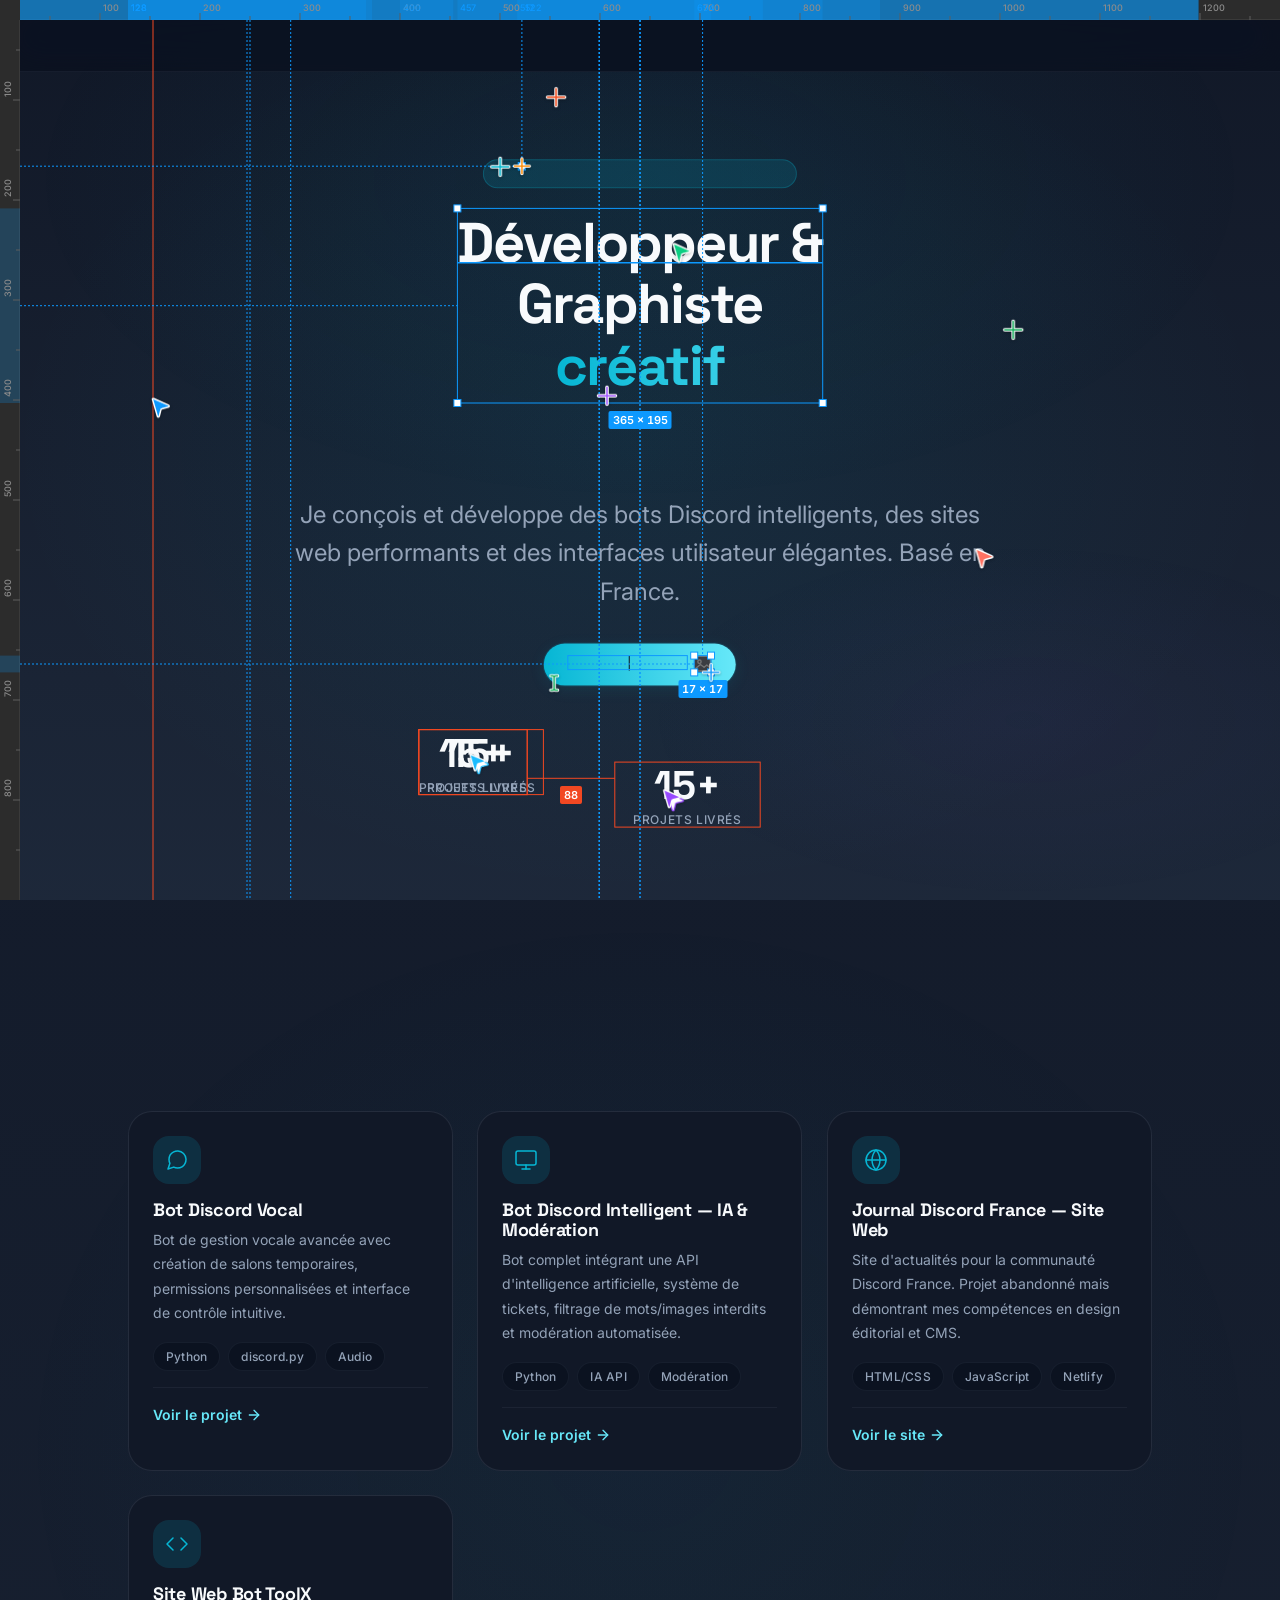
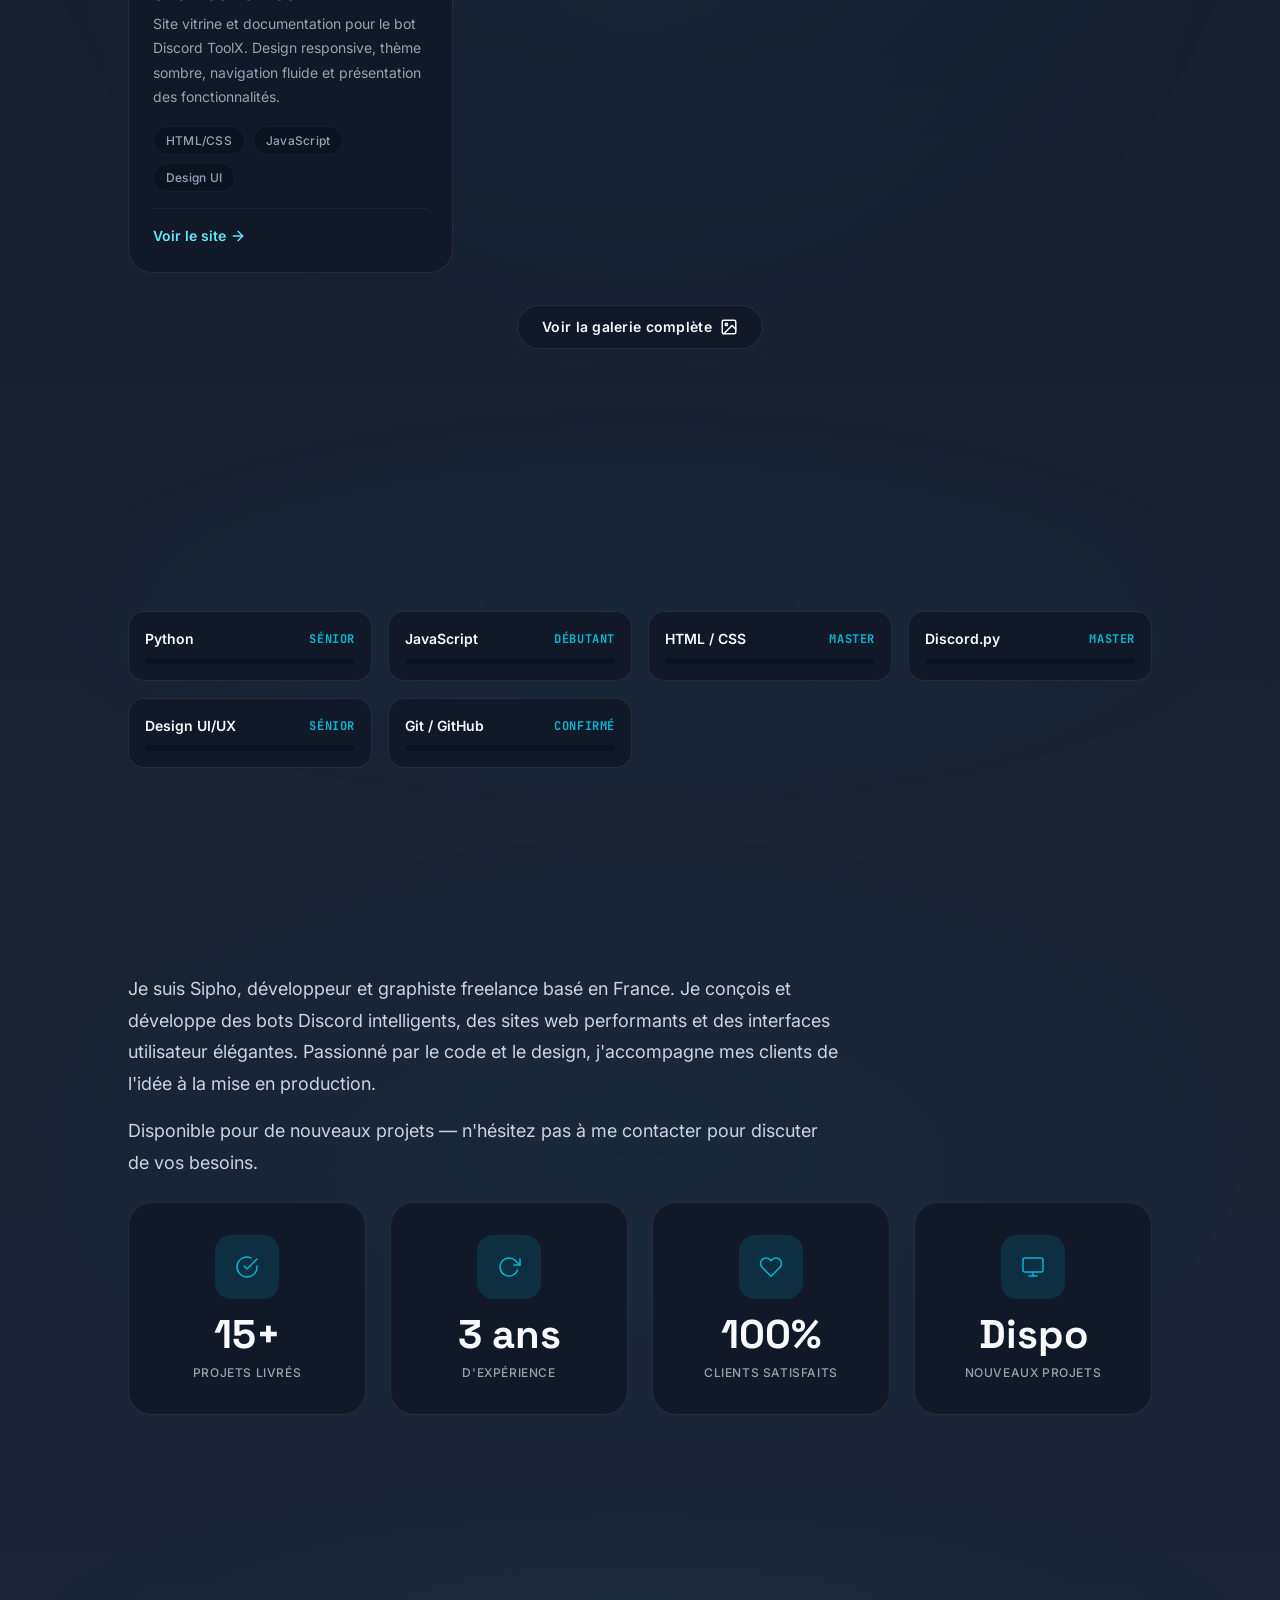
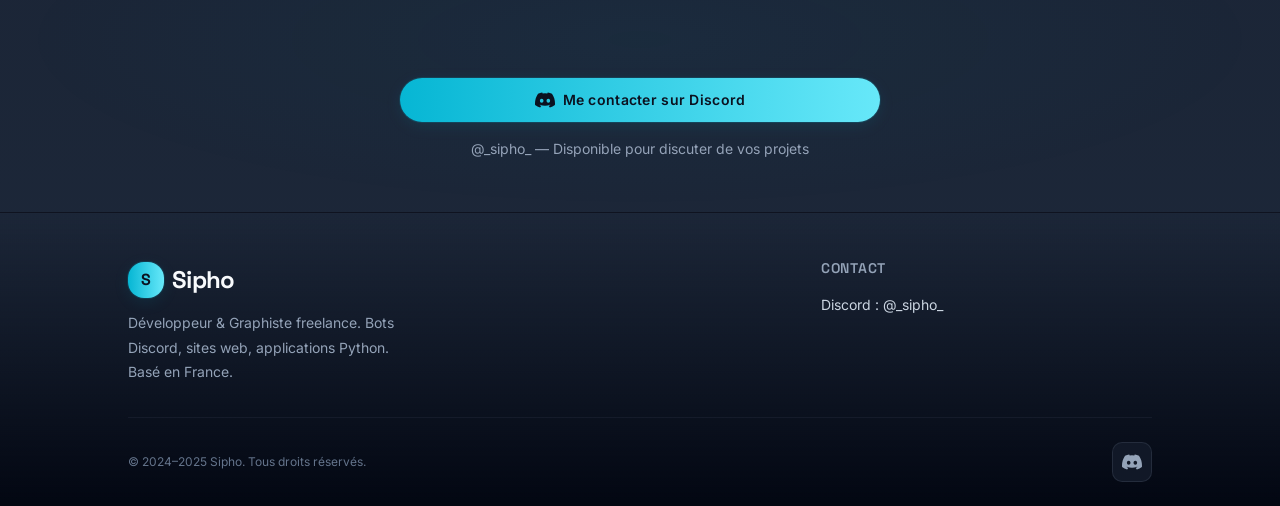
==== commit e1b16edf: "Remove all comments from code" ====
--- a/index.html
+++ b/index.html
@@ -39,11 +39,9 @@
   </script>
 </head>
 <body>
-  <!-- Cursor Swarm Canvas injected by JS -->
-
-  <!-- ─────────────────────────────────────────────────────────────────
-       HEADER / NAVIGATION
-       ───────────────────────────────────────────────────────────────── -->
+
+
+
   <header class="site-header" data-swarm-target>
     <div class="container header-inner">
       <a href="/" class="logo" aria-label="Accueil - Sipho">
@@ -65,9 +63,7 @@
     </div>
   </header>
 
-  <!-- ─────────────────────────────────────────────────────────────────
-       HERO SECTION
-       ───────────────────────────────────────────────────────────────── -->
+
   <main>
     <section class="hero" aria-labelledby="hero-title" data-swarm-target>
       <div class="hero-content">
@@ -116,9 +112,7 @@
       </div>
     </section>
 
-    <!-- ─────────────────────────────────────────────────────────────────
-         PROJECTS SECTION
-         ───────────────────────────────────────────────────────────────── -->
+
     <section id="projects" class="section" aria-labelledby="projects-title" data-swarm-target>
       <div class="container">
         <header class="section-header" data-swarm-target>
@@ -128,7 +122,7 @@
         </header>
 
         <div class="grid grid--auto" role="list">
-          <!-- Project 1 -->
+
           <article class="card" role="listitem" data-swarm-target>
             <div class="card-icon" aria-hidden="true">
               <svg width="24" height="24" viewBox="0 0 24 24" fill="none" stroke="currentColor" stroke-width="1.5" stroke-linecap="round" stroke-linejoin="round">
@@ -153,7 +147,7 @@
             </div>
           </article>
 
-          <!-- Project 2 -->
+
           <article class="card" role="listitem" data-swarm-target>
             <div class="card-icon" aria-hidden="true">
               <svg width="24" height="24" viewBox="0 0 24 24" fill="none" stroke="currentColor" stroke-width="1.5" stroke-linecap="round" stroke-linejoin="round">
@@ -180,7 +174,7 @@
             </div>
           </article>
 
-          <!-- Project 3 -->
+
           <article class="card" role="listitem" data-swarm-target>
             <div class="card-icon" aria-hidden="true">
               <svg width="24" height="24" viewBox="0 0 24 24" fill="none" stroke="currentColor" stroke-width="1.5" stroke-linecap="round" stroke-linejoin="round">
@@ -207,7 +201,7 @@
             </div>
           </article>
 
-          <!-- Project 4 -->
+
           <article class="card" role="listitem" data-swarm-target>
             <div class="card-icon" aria-hidden="true">
               <svg width="24" height="24" viewBox="0 0 24 24" fill="none" stroke="currentColor" stroke-width="1.5" stroke-linecap="round" stroke-linejoin="round">
@@ -247,9 +241,7 @@
       </div>
     </section>
 
-    <!-- ─────────────────────────────────────────────────────────────────
-         SKILLS SECTION
-         ───────────────────────────────────────────────────────────────── -->
+
     <section id="skills" class="section" aria-labelledby="skills-title" data-swarm-target>
       <div class="container">
         <header class="section-header" data-swarm-target>
@@ -324,9 +316,7 @@
       </div>
     </section>
 
-    <!-- ─────────────────────────────────────────────────────────────────
-         ABOUT SECTION
-         ───────────────────────────────────────────────────────────────── -->
+
     <section id="about" class="section" aria-labelledby="about-title" data-swarm-target>
       <div class="container">
         <div class="about-grid">
@@ -394,9 +384,7 @@
       </div>
     </section>
 
-    <!-- ─────────────────────────────────────────────────────────────────
-         CONTACT SECTION
-         ───────────────────────────────────────────────────────────────── -->
+
     <section id="contact" class="section" aria-labelledby="contact-title" data-swarm-target>
       <div class="container">
         <header class="section-header" data-swarm-target>
@@ -420,9 +408,7 @@
     </section>
   </main>
 
-  <!-- ─────────────────────────────────────────────────────────────────
-       FOOTER
-       ───────────────────────────────────────────────────────────────── -->
+
   <footer class="site-footer" role="contentinfo" data-swarm-target>
     <div class="container">
       <div class="footer-grid">
@@ -463,10 +449,8 @@
     </div>
   </footer>
 
-  <!-- ─────────────────────────────────────────────────────────────────
-       SCRIPTS
-       ───────────────────────────────────────────────────────────────── -->
+
   <script src="assets/js/swarm-cursors-ref.js?v=21"></script>
 <script type="module" src="assets/js/app.js?v=8"></script>
 </body>
-</html>+</html>
--- a/assets/css/tokens.css
+++ b/assets/css/tokens.css
@@ -1,55 +1,55 @@
 
 
 :root {
-  
-
-  
-  --color-bg-deepest: #030712;           
-  --color-bg-deep: #0b1220;              
-  --color-bg-elevated: #111827;          
-  --color-bg-elevated-hover: #17213a;    
-  --color-bg-overlay: rgba(11, 18, 32, 0.92);  
-
-  
+
+
+
+  --color-bg-deepest: #030712;
+  --color-bg-deep: #0b1220;
+  --color-bg-elevated: #111827;
+  --color-bg-elevated-hover: #17213a;
+  --color-bg-overlay: rgba(11, 18, 32, 0.92);
+
+
   --color-border-subtle: rgba(148, 163, 184, 0.08);
   --color-border-default: rgba(148, 163, 184, 0.14);
   --color-border-emphasis: rgba(56, 189, 248, 0.18);
   --color-border-focus: rgba(56, 189, 248, 0.6);
 
-  
-  --color-text-primary: #f8fafc;         
-  --color-text-secondary: #cbd5e1;       
-  --color-text-muted: #94a3b8;           
-  --color-text-subtle: #64748b;          
-  --color-text-inverse: #0b1220;         
-
-  
-  --color-accent-cyan: #06b6d4;          
+
+  --color-text-primary: #f8fafc;
+  --color-text-secondary: #cbd5e1;
+  --color-text-muted: #94a3b8;
+  --color-text-subtle: #64748b;
+  --color-text-inverse: #0b1220;
+
+
+  --color-accent-cyan: #06b6d4;
   --color-accent-cyan-dim: rgba(6, 182, 212, 0.15);
   --color-accent-cyan-glow: rgba(6, 182, 212, 0.35);
-  --color-accent-ice: #67e8f9;           
-  --color-accent-violet: #8b5cf6;        
+  --color-accent-ice: #67e8f9;
+  --color-accent-violet: #8b5cf6;
   --color-accent-violet-dim: rgba(139, 92, 246, 0.12);
 
-  
+
   --gradient-primary: linear-gradient(135deg, #06b6d4 0%, #3b82f6 50%, #8b5cf6 100%);
   --gradient-cyan-ice: linear-gradient(90deg, #06b6d4, #67e8f9);
   --gradient-cyan-violet: linear-gradient(135deg, #06b6d4, #8b5cf6);
   --gradient-surface: linear-gradient(180deg, rgba(17, 24, 39, 0.98), rgba(30, 41, 59, 0.95));
   --gradient-glow: radial-gradient(ellipse at center, rgba(6, 182, 212, 0.08) 0%, transparent 70%);
 
-  
+
   --color-success: #10b981;
   --color-warning: #f59e0b;
   --color-error: #ef4444;
 
-  
+
 
   --font-sans: 'Inter', -apple-system, BlinkMacSystemFont, 'Segoe UI', system-ui, sans-serif;
   --font-display: 'Space Grotesk', var(--font-sans);
   --font-mono: 'JetBrains Mono', 'Fira Code', ui-monospace, monospace;
 
-  
+
   --text-xs: clamp(0.7rem, 0.65rem + 0.25vw, 0.75rem);
   --text-sm: clamp(0.8125rem, 0.75rem + 0.3125vw, 0.875rem);
   --text-base: clamp(0.9375rem, 0.875rem + 0.3125vw, 1rem);
@@ -60,20 +60,20 @@
   --text-4xl: clamp(2.25rem, 1.75rem + 2.5vw, 3.5rem);
   --text-5xl: clamp(3rem, 2rem + 5vw, 5rem);
 
-  
+
   --weight-light: 300;
   --weight-regular: 400;
   --weight-medium: 500;
   --weight-semibold: 600;
   --weight-bold: 700;
 
-  
+
   --leading-tight: 1.1;
   --leading-snug: 1.35;
   --leading-normal: 1.6;
   --leading-relaxed: 1.75;
 
-  
+
   --tracking-tighter: -0.03em;
   --tracking-tight: -0.015em;
   --tracking-normal: 0;
@@ -81,30 +81,30 @@
   --tracking-wider: 0.05em;
   --tracking-widest: 0.1em;
 
-  
+
 
   --space-0: 0;
-  --space-1: 0.25rem;   
-  --space-2: 0.5rem;    
-  --space-3: 0.75rem;   
-  --space-4: 1rem;      
-  --space-5: 1.25rem;   
-  --space-6: 1.5rem;    
-  --space-7: 1.75rem;   
-  --space-8: 2rem;      
-  --space-10: 2.5rem;   
-  --space-12: 3rem;     
-  --space-16: 4rem;     
-  --space-20: 5rem;     
-  --space-24: 6rem;     
-  --space-32: 8rem;     
-
-  
+  --space-1: 0.25rem;
+  --space-2: 0.5rem;
+  --space-3: 0.75rem;
+  --space-4: 1rem;
+  --space-5: 1.25rem;
+  --space-6: 1.5rem;
+  --space-7: 1.75rem;
+  --space-8: 2rem;
+  --space-10: 2.5rem;
+  --space-12: 3rem;
+  --space-16: 4rem;
+  --space-20: 5rem;
+  --space-24: 6rem;
+  --space-32: 8rem;
+
+
   --space-section-y: clamp(2rem, 4vw, 4rem);
   --space-section-x: clamp(1.5rem, 4vw, 3rem);
   --space-component-gap: clamp(1rem, 2vw, 1.5rem);
 
-  
+
 
   --radius-none: 0;
   --radius-sm: 6px;
@@ -114,7 +114,7 @@
   --radius-2xl: 32px;
   --radius-full: 9999px;
 
-  
+
 
   --shadow-xs: 0 1px 2px rgba(3, 7, 18, 0.4);
   --shadow-sm: 0 4px 8px -2px rgba(3, 7, 18, 0.5);
@@ -122,12 +122,12 @@
   --shadow-lg: 0 24px 48px -8px rgba(3, 7, 18, 0.6);
   --shadow-xl: 0 32px 64px -12px rgba(3, 7, 18, 0.65);
 
-  
+
   --shadow-glow-sm: 0 0 0 1px rgba(6, 182, 212, 0.15), 0 4px 16px rgba(6, 182, 212, 0.1);
   --shadow-glow-md: 0 0 0 1px rgba(6, 182, 212, 0.2), 0 8px 32px rgba(6, 182, 212, 0.15);
   --shadow-glow-lg: 0 0 0 1px rgba(6, 182, 212, 0.25), 0 16px 48px rgba(6, 182, 212, 0.2);
 
-  
+
 
   --ease-out-quint: cubic-bezier(0.23, 1, 0.32, 1);
   --ease-out-expo: cubic-bezier(0.19, 1, 0.22, 1);
@@ -141,7 +141,7 @@
   --duration-slower: 500ms;
   --duration-slowest: 800ms;
 
-  
+
 
   --z-base: 0;
   --z-content: 1;
@@ -150,16 +150,16 @@
   --z-modal: 30;
   --z-toast: 40;
   --z-tooltip: 50;
-  --z-cursor-swarm: 100;    
-  --z-cursor-swarm-ui: 101; 
-
-  
+  --z-cursor-swarm: 100;
+  --z-cursor-swarm-ui: 101;
+
+
 
   --container-max: 1120px;
   --container-narrow: 720px;
   --header-height: clamp(64px, 8vh, 80px);
 
-  
+
 
   --swarm-cursor-count: 20;
   --swarm-cursor-min: 5;
@@ -205,4 +205,4 @@
     --color-text-muted: #cbd5e1;
     --color-text-subtle: #94a3b8;
   }
-}+}
--- a/assets/css/main.css
+++ b/assets/css/main.css
@@ -1,11 +1,6 @@
-/* ==========================================================================
-   MAIN STYLESHEET — Dark Premium Portfolio
-   Builds on tokens.css — imports at top of HTML
-   ========================================================================== */
-
-/* ──────────────────────────────────────────────────────────────────────
-   RESET & BASE
-   ────────────────────────────────────────────────────────────────────── */
+
+
+
 
 *, *::before, *::after {
   box-sizing: border-box;
@@ -40,9 +35,7 @@
               color var(--duration-normal) ease;
 }
 
-/* ──────────────────────────────────────────────────────────────────────
-   TYPOGRAPHY UTILITIES
-   ────────────────────────────────────────────────────────────────────── */
+
 
 h1, h2, h3, h4, h5, h6 {
   font-family: var(--font-display);
@@ -68,9 +61,7 @@
 
 .font-mono { font-family: var(--font-mono); }
 
-/* ──────────────────────────────────────────────────────────────────────
-   LINKS
-   ────────────────────────────────────────────────────────────────────── */
+
 
 a {
   color: var(--color-accent-ice);
@@ -90,9 +81,7 @@
   border-radius: var(--radius-sm);
 }
 
-/* ──────────────────────────────────────────────────────────────────────
-   BUTTONS
-   ────────────────────────────────────────────────────────────────────── */
+
 
 .btn {
   display: inline-flex;
@@ -165,9 +154,7 @@
   border-radius: var(--radius-md);
 }
 
-/* ──────────────────────────────────────────────────────────────────────
-   LAYOUT — Container, Grid, Flex utilities
-   ────────────────────────────────────────────────────────────────────── */
+
 
 .container {
   width: 100%;
@@ -205,9 +192,7 @@
 .gap-5 { gap: var(--space-5); }
 .gap-6 { gap: var(--space-6); }
 
-/* ──────────────────────────────────────────────────────────────────────
-   SECTIONS
-   ────────────────────────────────────────────────────────────────────── */
+
 
 .section {
   padding: var(--space-section-y) 0;
@@ -287,9 +272,7 @@
   transition-delay: 200ms;
 }
 
-/* ──────────────────────────────────────────────────────────────────────
-   HEADER / NAVIGATION
-   ────────────────────────────────────────────────────────────────────── */
+
 
 .site-header {
   position: fixed;
@@ -421,9 +404,7 @@
   }
 }
 
-/* ──────────────────────────────────────────────────────────────────────
-   HERO SECTION
-   ────────────────────────────────────────────────────────────────────── */
+
 
 .hero {
   min-height: 100vh;
@@ -560,9 +541,7 @@
   margin-top: var(--space-1);
 }
 
-/* ──────────────────────────────────────────────────────────────────────
-   CARDS — Project cards, feature cards
-   ────────────────────────────────────────────────────────────────────── */
+
 
 .card {
   background: var(--color-bg-elevated);
@@ -685,9 +664,7 @@
   gap: var(--space-2);
 }
 
-/* ──────────────────────────────────────────────────────────────────────
-   SKILLS / EXPERTISE
-   ────────────────────────────────────────────────────────────────────── */
+
 
 .skills-grid {
   display: grid;
@@ -749,9 +726,7 @@
   transition: width 1.2s var(--ease-out-expo);
 }
 
-/* ──────────────────────────────────────────────────────────────────────
-   ABOUT SECTION
-   ────────────────────────────────────────────────────────────────────── */
+
 
 .about-grid {
   display: grid;
@@ -824,9 +799,7 @@
   color: var(--color-text-muted);
 }
 
-/* ──────────────────────────────────────────────────────────────────────
-   CONTACT / COMMAND FORM
-   ────────────────────────────────────────────────────────────────────── */
+
 
 .form-grid {
   display: grid;
@@ -930,9 +903,7 @@
 .form-success.show,
 .form-error.show { display: block; }
 
-/* ──────────────────────────────────────────────────────────────────────
-   FOOTER
-   ────────────────────────────────────────────────────────────────────── */
+
 
 .site-footer {
   padding: var(--space-12) 0 var(--space-6);
@@ -1028,9 +999,7 @@
   transform: translateY(-2px);
 }
 
-/* ──────────────────────────────────────────────────────────────────────
-   CURSOR SWARM — Canvas overlay styles
-   ────────────────────────────────────────────────────────────────────── */
+
 
 #swarm-canvas {
   position: fixed;
@@ -1049,14 +1018,14 @@
   opacity: 1;
 }
 
-/* Content hidden during swarm rebuild - JS controls visibility */
+
 .swarm-building {
   visibility: hidden !important;
   opacity: 0 !important;
   pointer-events: none !important;
 }
 
-/* Elements being built by swarm */
+
 .swarm-built {
   visibility: visible !important;
   opacity: 1 !important;
@@ -1075,7 +1044,7 @@
   }
 }
 
-/* Typing cursor for text elements being built */
+
 .swarm-typing::after {
   content: '';
   display: inline-block;
@@ -1092,7 +1061,7 @@
   51%, 100% { opacity: 0; }
 }
 
-/* Page state during swarm */
+
 body.swarm-active {
   overflow: hidden;
 }
@@ -1101,9 +1070,7 @@
   overflow: auto;
 }
 
-/* ──────────────────────────────────────────────────────────────────────
-   SCROLL REVEAL (fallback for non-swarm / after swarm)
-   ────────────────────────────────────────────────────────────────────── */
+
 
 .reveal {
   opacity: 0;
@@ -1117,9 +1084,7 @@
   transform: translateY(0);
 }
 
-/* ──────────────────────────────────────────────────────────────────────
-   RESPONSIVE — Small screens
-   ────────────────────────────────────────────────────────────────────── */
+
 
 @media (max-width: 480px) {
   html { font-size: 15px; }
@@ -1152,9 +1117,7 @@
   .hero-stats { flex-direction: column; gap: var(--space-3); }
 }
 
-/* ──────────────────────────────────────────────────────────────────────
-   UTILITIES
-   ────────────────────────────────────────────────────────────────────── */
+
 
 .visually-hidden {
   position: absolute;
@@ -1179,19 +1142,19 @@
 .mt-auto { margin-top: auto; }
 .mb-auto { margin-bottom: auto; }
 
-/* Focus visible polyfill behavior */
+
 :focus:not(:focus-visible) { outline: none; }
 :focus-visible { outline: 2px solid var(--color-accent-cyan); outline-offset: 2px; }
 
-/* Selection */
+
 ::selection {
   background: var(--color-accent-cyan);
   color: var(--color-text-inverse);
 }
 
-/* Scrollbar */
+
 ::-webkit-scrollbar { width: 8px; height: 8px; }
 ::-webkit-scrollbar-track { background: var(--color-bg-deep); }
 ::-webkit-scrollbar-thumb { background: var(--color-border-default); border-radius: var(--radius-full); }
 ::-webkit-scrollbar-thumb:hover { background: var(--color-border-emphasis); }
-::-webkit-scrollbar-corner { background: var(--color-bg-deep); }+::-webkit-scrollbar-corner { background: var(--color-bg-deep); }
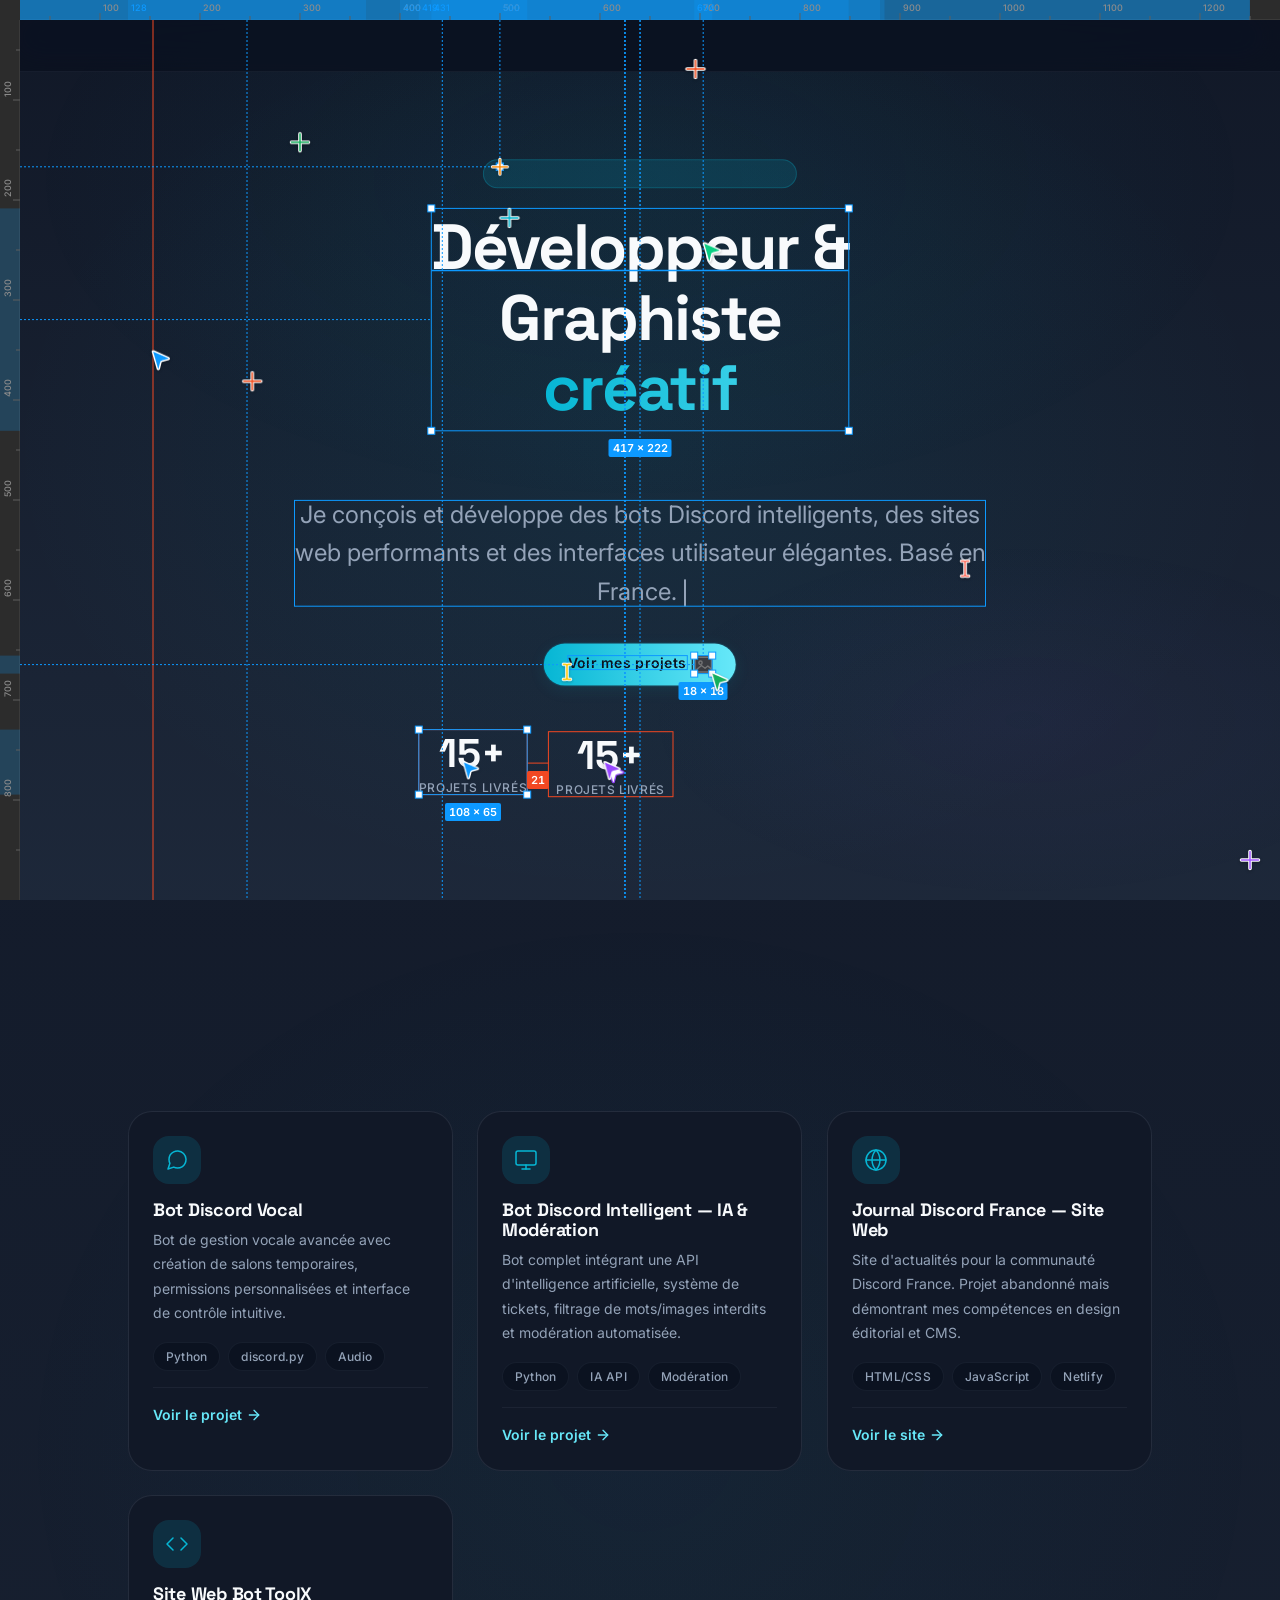
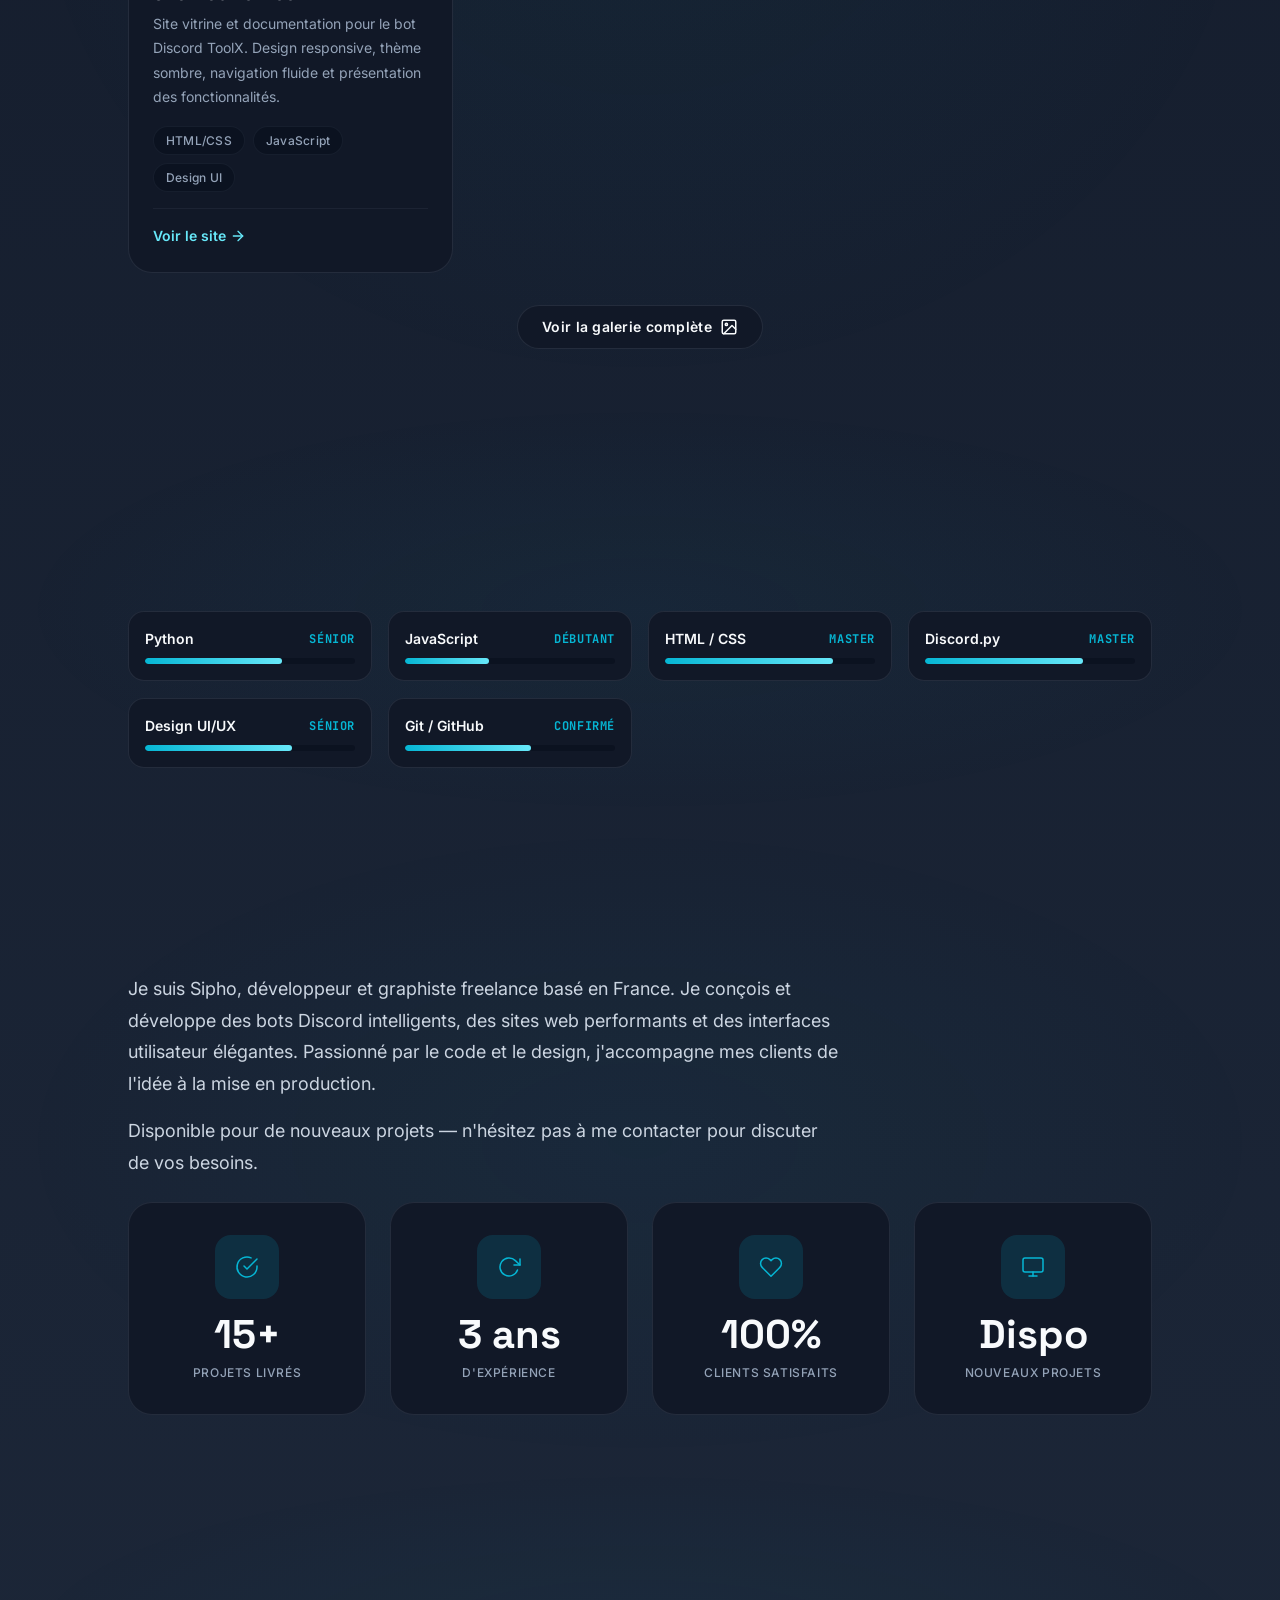
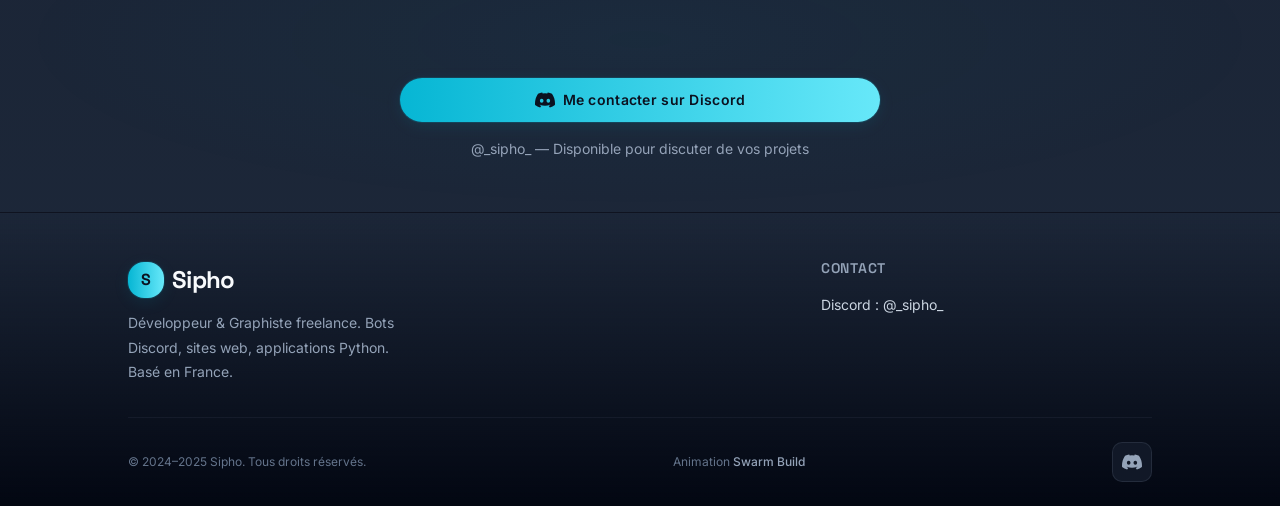
==== commit 577d0b06: "Final: Swarm Build cursor animation, ambient mode after rebuild, credits cleaned" ====
--- a/index.html
+++ b/index.html
@@ -24,7 +24,7 @@
   <link rel="preconnect" href="https://fonts.gstatic.com" crossorigin>
   <link href="https://fonts.googleapis.com/css2?family=Inter:wght@300;400;500;600;700&family=Space+Grotesk:wght@400;500;600;700&family=JetBrains+Mono:wght@400;500;600&display=swap" rel="stylesheet">
   <link rel="stylesheet" href="assets/css/tokens.css?v=7">
-  <link rel="stylesheet" href="assets/css/main.css?v=7">
+  <link rel="stylesheet" href="assets/css/main.css?v=8">
   <script type="application/ld+json">
   {
     "@context": "https://schema.org",
@@ -437,20 +437,22 @@
         <p class="copyright" data-swarm-target>
           © 2024–2025 Sipho. Tous droits réservés.
         </p>
+        <p class="footer-credit" data-swarm-target>
+          Animation <span class="footer-credit-name">Swarm Build</span>
+        </p>
         <div class="footer-social" data-swarm-target>
           <a href="https://discord.com/users/_sipho_" target="_blank" rel="noopener noreferrer" class="social-link" aria-label="Discord" data-swarm-target>
             <svg width="20" height="20" viewBox="0 0 24 24" fill="currentColor">
               <path d="M20.317 4.37a19.791 19.791 0 0 0-4.885-1.515.074.074 0 0 0-.079.037c-.21.375-.444.864-.608 1.25a18.27 18.27 0 0 0-5.487 0 12.64 12.64 0 0 0-.617-1.25.077.077 0 0 0-.079-.037A19.736 19.736 0 0 0 3.675 4.37a.07.07 0 0 0-.032.027C.533 9.046-.32 13.58.099 18.057a.083.083 0 0 0 .031.057 19.9 19.9 0 0 0 5.992 3.03.078.078 0 0 0 .084-.028 14.09 14.09 0 0 0 1.226-1.994.076.076 0 0 0-.041-.106 13.107 13.107 0 0 1-1.872-.892.077.077 0 0 1-.007-.128 10.2 10.2 0 0 0 .372-.292.074.074 0 0 1 .077-.01c3.928 1.793 8.18 1.793 12.062 0a.074.074 0 0 1 .078.01 10.201 10.201 0 0 0 .372.292.077.077 0 0 1-.006.127 13.106 13.106 0 0 1-1.873.893.077.077 0 0 0-.041.107c.36.645.774 1.252 1.225 1.993a.076.076 0 0 0 .084.028 19.839 19.839 0 0 0 6.003-3.03.077.077 0 0 0 .032-.054c.418-4.486-.382-9.018-3.548-13.66a.061.061 0 0 0-.031-.03zM8.02 15.33c-1.183 0-2.157-1.085-2.157-2.419 0-1.333.956-2.419 2.157-2.419 1.21 0 2.176 1.096 2.157 2.42 0 1.333-.956 2.418-2.157 2.418zm7.975 0c-1.183 0-2.157-1.085-2.157-2.419 0-1.333.955-2.419 2.157-2.419 1.21 0 2.176 1.096 2.157 2.42 0 1.333-.956 2.418-2.157 2.418z"/>
             </svg>
           </a>
-
         </div>
       </div>
     </div>
   </footer>
 
 
-  <script src="assets/js/swarm-cursors-ref.js?v=21"></script>
+  <script src="assets/js/swarm-cursors-ref.js?v=25"></script>
 <script type="module" src="assets/js/app.js?v=8"></script>
 </body>
 </html>
--- a/assets/css/main.css
+++ b/assets/css/main.css
@@ -974,6 +974,16 @@
   color: var(--color-text-subtle);
 }
 
+.footer-credit {
+  font-size: var(--text-xs);
+  color: var(--color-text-subtle);
+}
+
+.footer-credit-name {
+  color: var(--color-text-muted);
+  font-weight: var(--weight-medium);
+}
+
 .footer-social {
   display: flex;
   gap: var(--space-3);
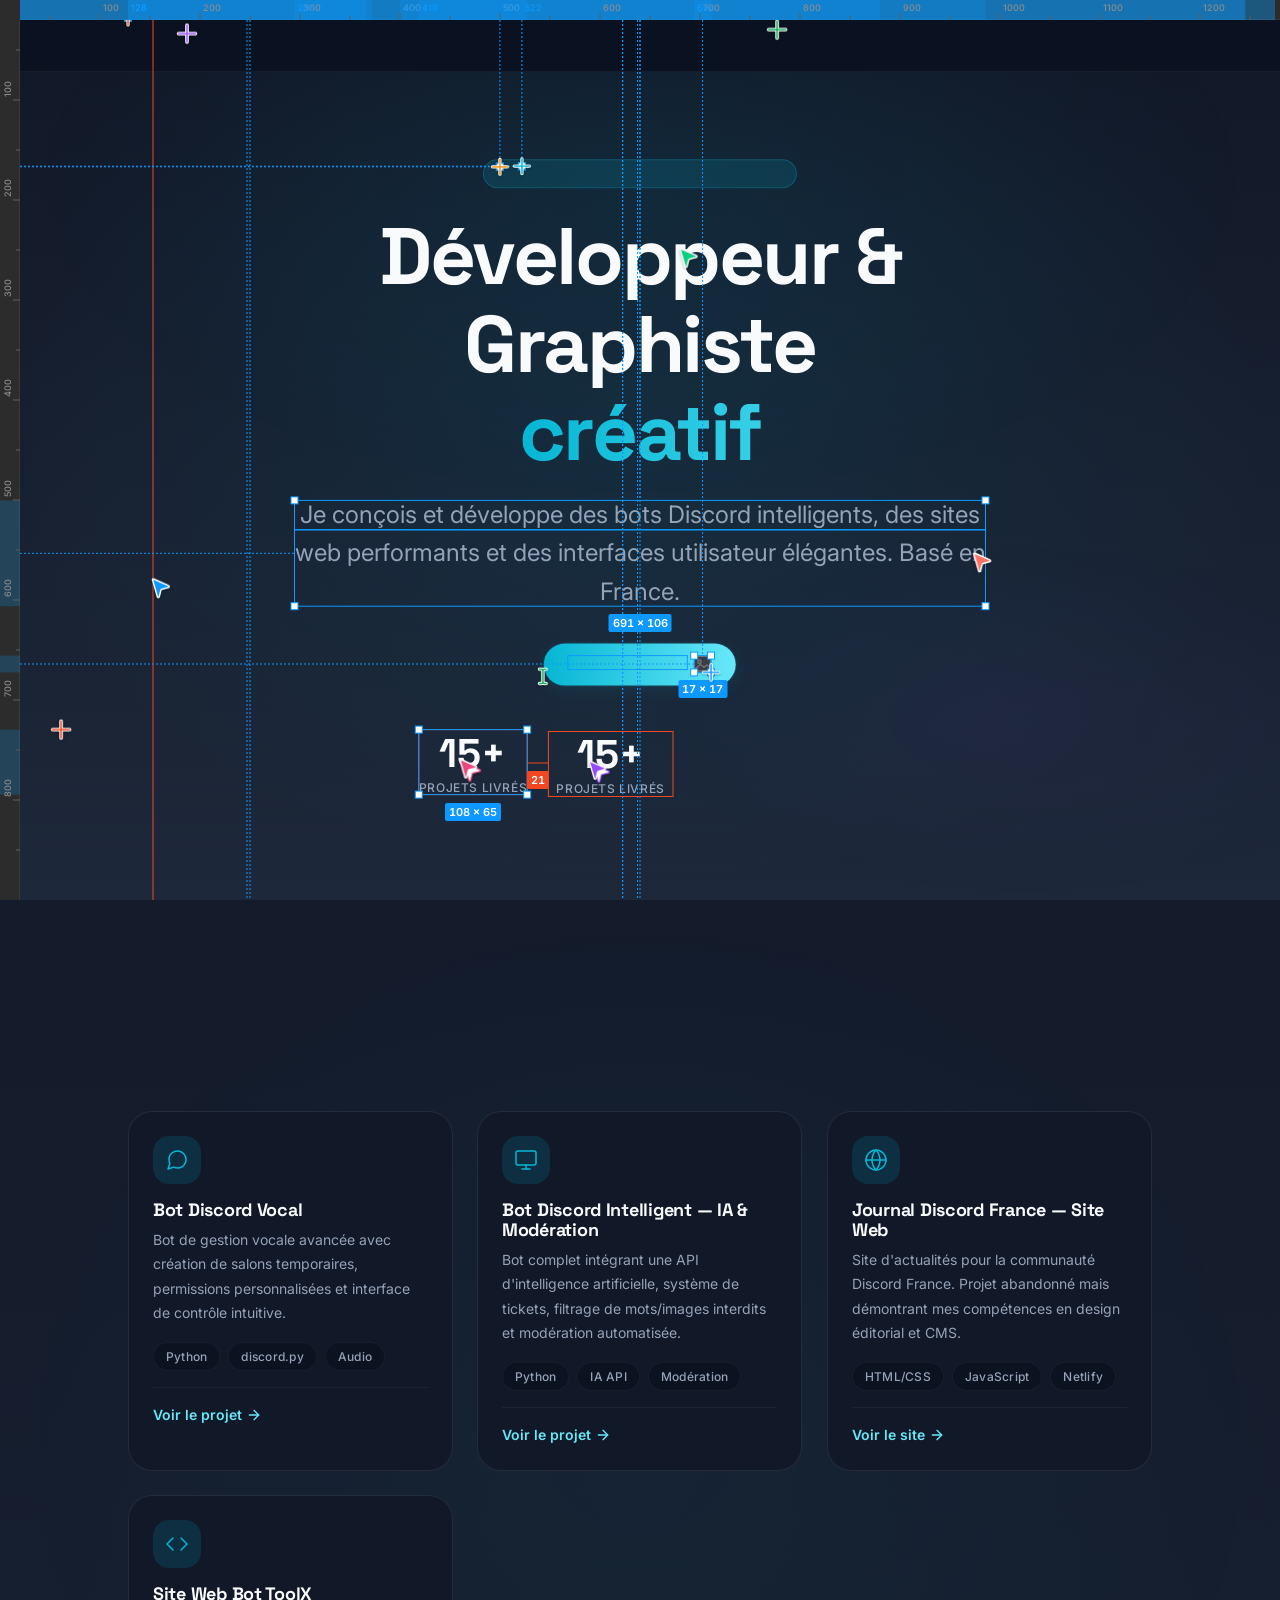
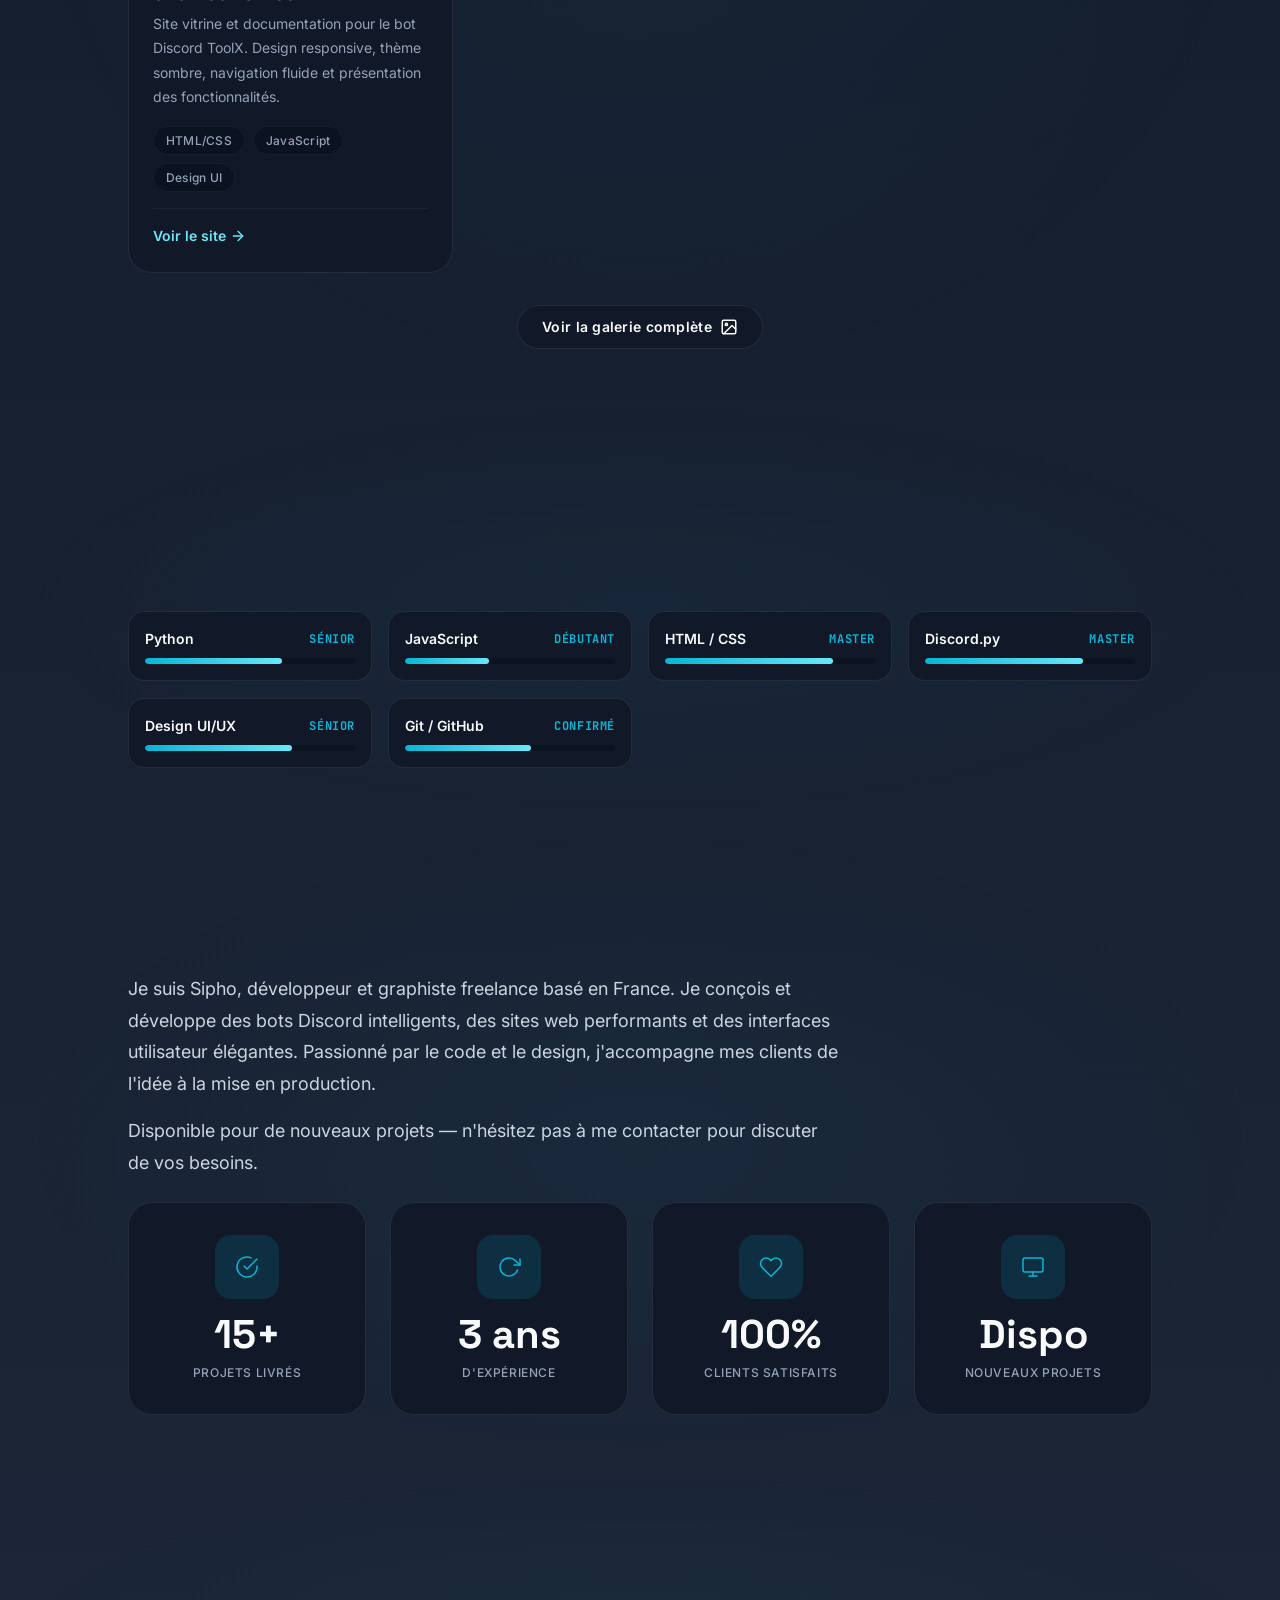
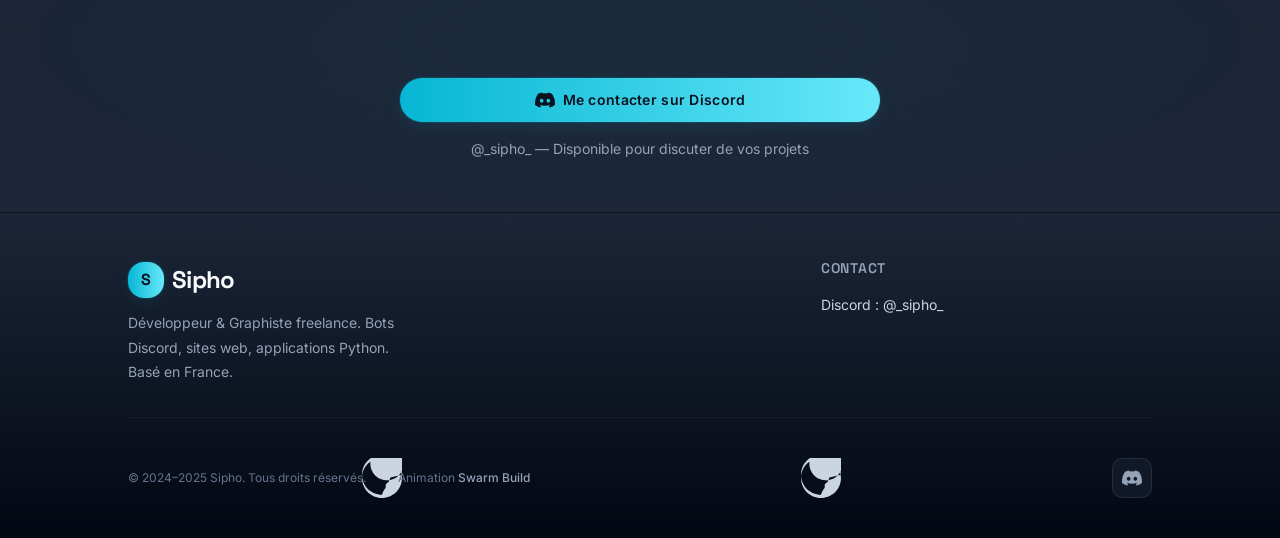
==== commit 8cb6d096: "Add CD bounce animation element and JS trigger" ====
--- a/index.html
+++ b/index.html
@@ -437,9 +437,14 @@
         <p class="copyright" data-swarm-target>
           © 2024–2025 Sipho. Tous droits réservés.
         </p>
+        <div class="cd-bounce" data-swarm-target aria-label="Animation CD inactif">
+          <svg width="40" height="40" viewBox="0 0 24 24" fill="currentColor" style="position:absolute;left:50%;top:50%;transform:translate(-50%,-50%);animation:cdBounce 3s ease-in-out infinite;">
+            <path d="M12 0C5.373 0 0 5.373 0 12s5.373 12 12 12 12-5.373 12-12S18.627 0 12 0zm5.06 11.73c-.24.77-.57 1.55-.91 2.33.32.61.64 1.23.95 1.86-.13-.66-.28-1.33-.45-1.98a7.2 7.2 0 0 0-2.3 1.75 7.22 7.22 0 0 0 0 3.1 7.23 7.23 0 0 0 3.08 2.17 7.19 7.19 0 0 0 1.88-.91 7.22 7.22 0 0 0-.91-2.3 7.18 7.18 0 0 0-2.28-1.67A11.66 11.66 0 0 0 12 22c-6.627 0-12-5.373-12-12s5.373-12 12-12s12 5.373 12 12zm-2.1 1.66a9.97 9.97 0 1 1 0-19.94 9.97 9.97 0 0 1 0 19.94z"/>
+          </svg>
+        </div>
         <p class="footer-credit" data-swarm-target>
           Animation <span class="footer-credit-name">Swarm Build</span>
-        </p>
+        </p><div class="cd-bounce" data-swarm-target aria-label="Animation CD inactif" style="position:relative; width:40px; height:40px; margin:var(--space-4) auto;"><svg width="40" height="40" viewBox="0 0 24 24" fill="currentColor"><path d="M12 0C5.373 0 0 5.373 0 12s5.373 12 12 12 12-5.373 12-12S18.627 0 12 0zm5.06 11.73c-.24.77-.57 1.55-.91 2.33.32.61.64 1.23.95 1.86-.13-.66-.28-1.33-.45-1.98a7.2 7.2 0 0 0-2.3 1.75 7.22 7.22 0 0 0 0 3.1 7.22 7.22 0 0 0 3.08 2.17 7.19 7.19 0 0 0 1.88-.91 7.22 7.22 0 0 0-.91-2.3 7.18 7.18 0 0 0-2.28-1.67A11.66 11.66 0 0 0 12 22c-6.627 0-12-5.373-12-12s5.373-12 12-12s12 5.373 12 12zm-2.1 1.66a9.97 9.97 0 1 1 0-19.94 9.97 9.97 0 0 1 0 19.94z"/></svg></div>
         <div class="footer-social" data-swarm-target>
           <a href="https://discord.com/users/_sipho_" target="_blank" rel="noopener noreferrer" class="social-link" aria-label="Discord" data-swarm-target>
             <svg width="20" height="20" viewBox="0 0 24 24" fill="currentColor">
--- a/assets/css/main.css
+++ b/assets/css/main.css
@@ -984,6 +984,13 @@
   font-weight: var(--weight-medium);
 }
 
+@keyframes cdBounce {
+  0%, 100% { transform: translate(-50%, 0) scale(1); }
+  50% { transform: translate(-50%, -20px) scale(1.1); }
+}
+
+
+
 .footer-social {
   display: flex;
   gap: var(--space-3);
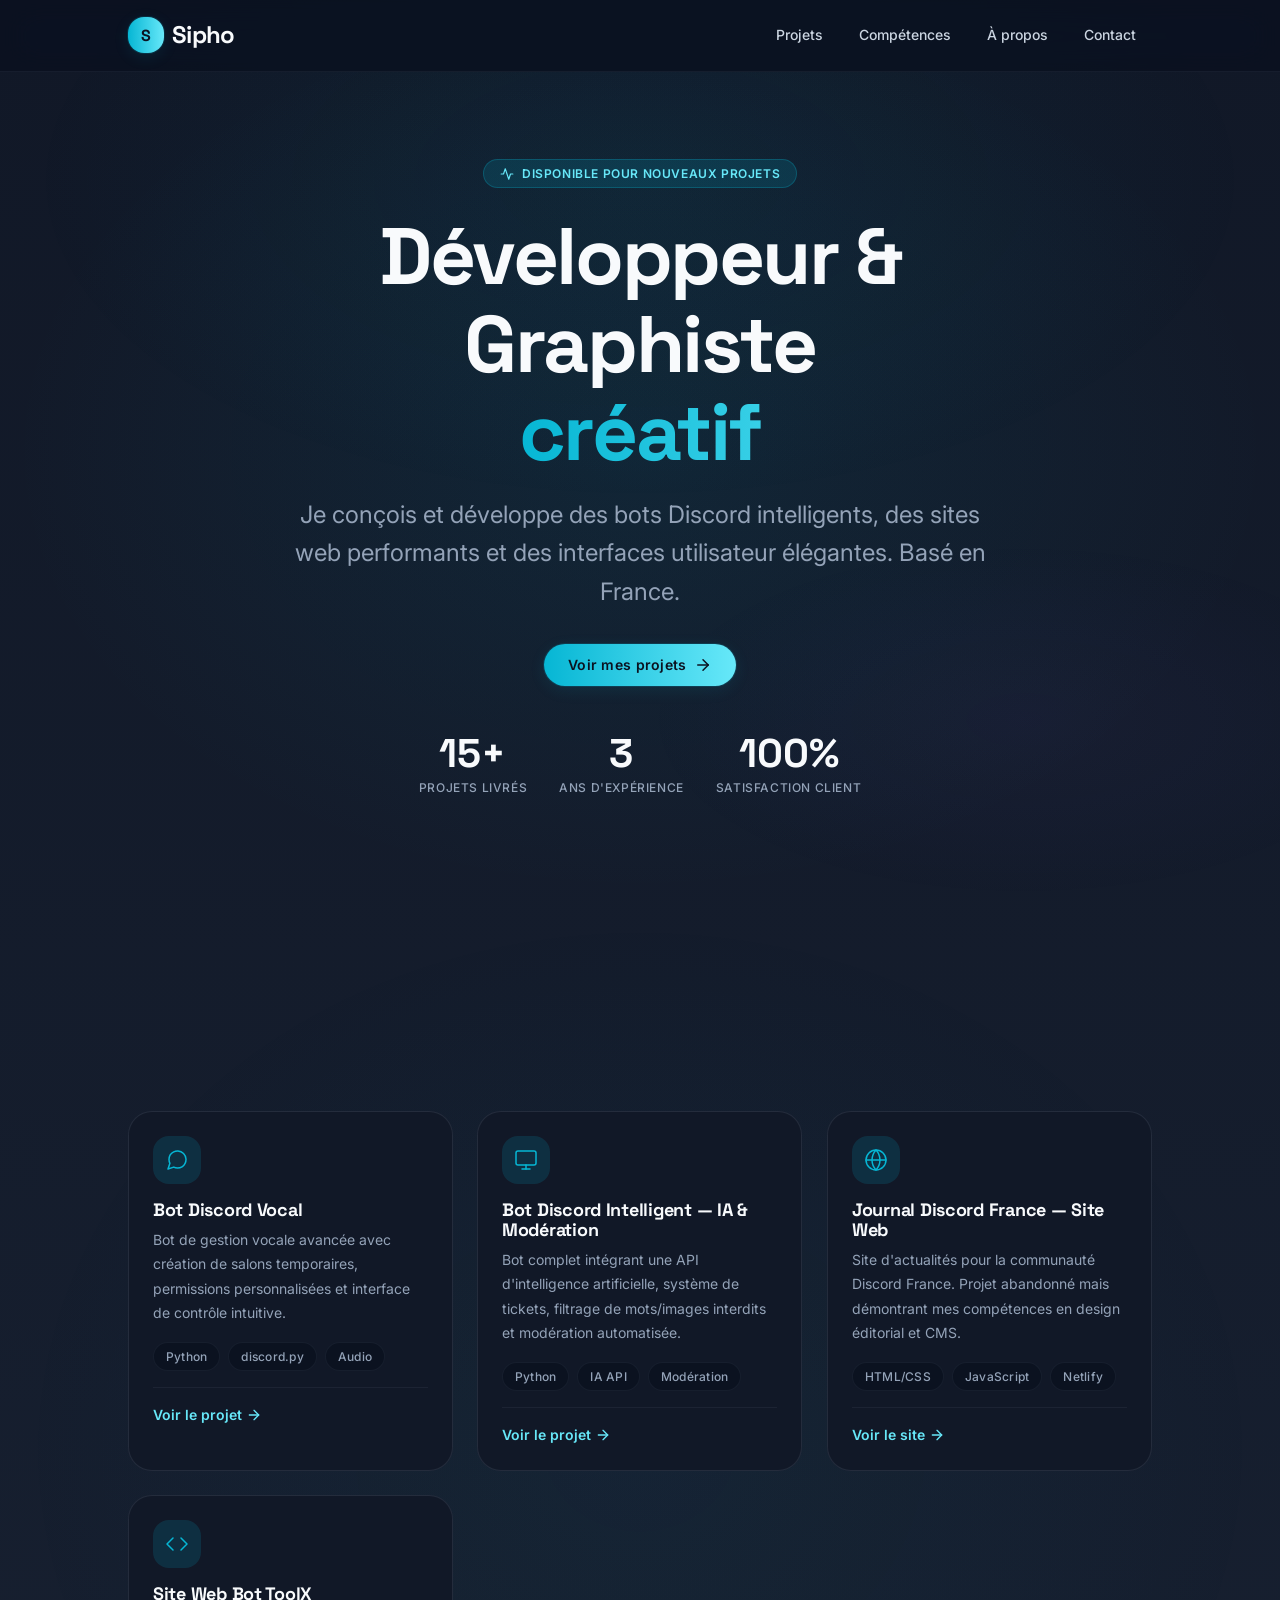
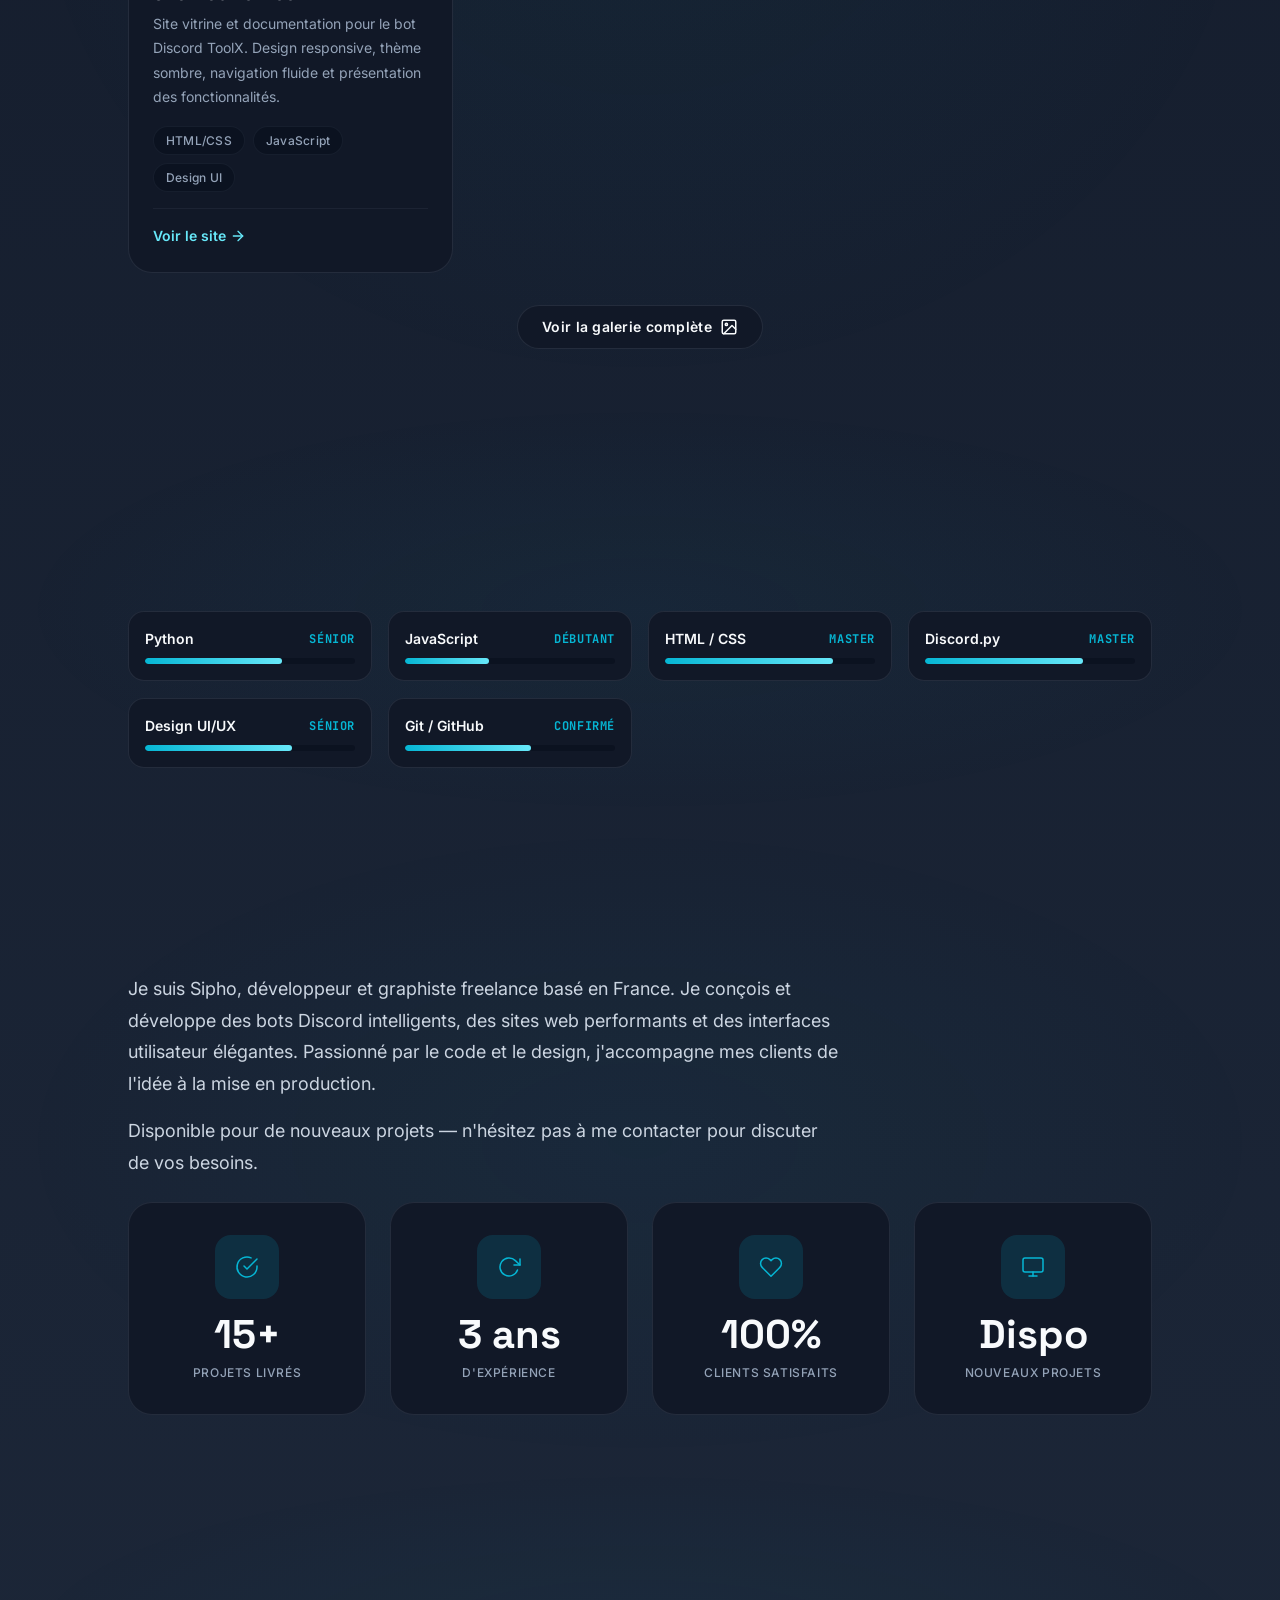
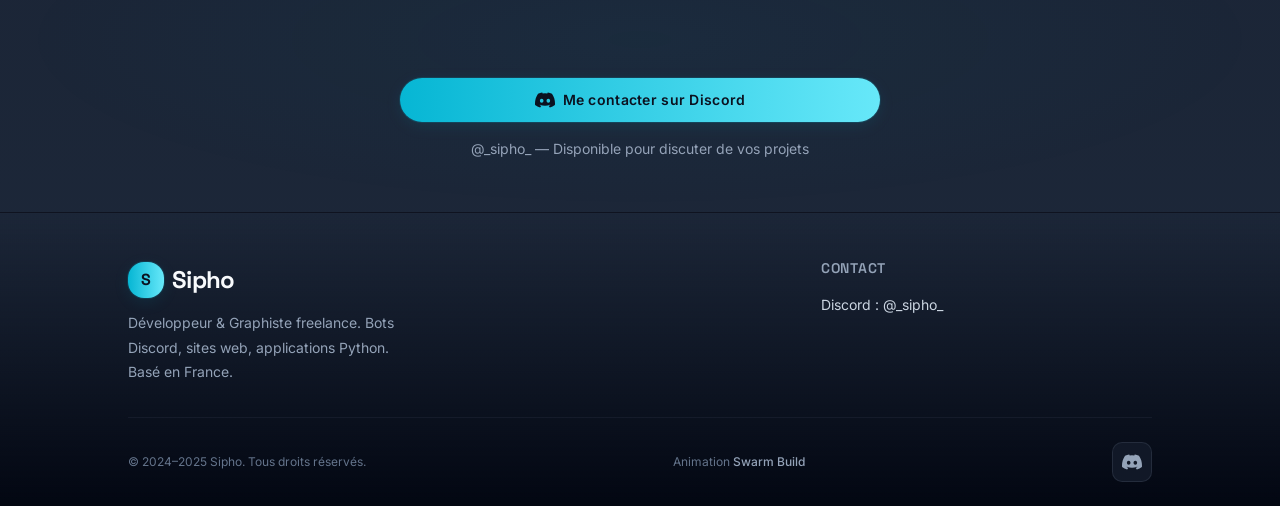
==== commit d2647787: "Remove all CD bounce references" ====
--- a/index.html
+++ b/index.html
@@ -437,14 +437,10 @@
         <p class="copyright" data-swarm-target>
           © 2024–2025 Sipho. Tous droits réservés.
         </p>
-        <div class="cd-bounce" data-swarm-target aria-label="Animation CD inactif">
-          <svg width="40" height="40" viewBox="0 0 24 24" fill="currentColor" style="position:absolute;left:50%;top:50%;transform:translate(-50%,-50%);animation:cdBounce 3s ease-in-out infinite;">
-            <path d="M12 0C5.373 0 0 5.373 0 12s5.373 12 12 12 12-5.373 12-12S18.627 0 12 0zm5.06 11.73c-.24.77-.57 1.55-.91 2.33.32.61.64 1.23.95 1.86-.13-.66-.28-1.33-.45-1.98a7.2 7.2 0 0 0-2.3 1.75 7.22 7.22 0 0 0 0 3.1 7.23 7.23 0 0 0 3.08 2.17 7.19 7.19 0 0 0 1.88-.91 7.22 7.22 0 0 0-.91-2.3 7.18 7.18 0 0 0-2.28-1.67A11.66 11.66 0 0 0 12 22c-6.627 0-12-5.373-12-12s5.373-12 12-12s12 5.373 12 12zm-2.1 1.66a9.97 9.97 0 1 1 0-19.94 9.97 9.97 0 0 1 0 19.94z"/>
-          </svg>
-        </div>
+        
         <p class="footer-credit" data-swarm-target>
           Animation <span class="footer-credit-name">Swarm Build</span>
-        </p><div class="cd-bounce" data-swarm-target aria-label="Animation CD inactif" style="position:relative; width:40px; height:40px; margin:var(--space-4) auto;"><svg width="40" height="40" viewBox="0 0 24 24" fill="currentColor"><path d="M12 0C5.373 0 0 5.373 0 12s5.373 12 12 12 12-5.373 12-12S18.627 0 12 0zm5.06 11.73c-.24.77-.57 1.55-.91 2.33.32.61.64 1.23.95 1.86-.13-.66-.28-1.33-.45-1.98a7.2 7.2 0 0 0-2.3 1.75 7.22 7.22 0 0 0 0 3.1 7.22 7.22 0 0 0 3.08 2.17 7.19 7.19 0 0 0 1.88-.91 7.22 7.22 0 0 0-.91-2.3 7.18 7.18 0 0 0-2.28-1.67A11.66 11.66 0 0 0 12 22c-6.627 0-12-5.373-12-12s5.373-12 12-12s12 5.373 12 12zm-2.1 1.66a9.97 9.97 0 1 1 0-19.94 9.97 9.97 0 0 1 0 19.94z"/></svg></div>
+        </p>
         <div class="footer-social" data-swarm-target>
           <a href="https://discord.com/users/_sipho_" target="_blank" rel="noopener noreferrer" class="social-link" aria-label="Discord" data-swarm-target>
             <svg width="20" height="20" viewBox="0 0 24 24" fill="currentColor">
--- a/assets/css/main.css
+++ b/assets/css/main.css
@@ -984,8 +984,7 @@
   font-weight: var(--weight-medium);
 }
 
-@keyframes cdBounce {
-  0%, 100% { transform: translate(-50%, 0) scale(1); }
+
   50% { transform: translate(-50%, -20px) scale(1.1); }
 }
 
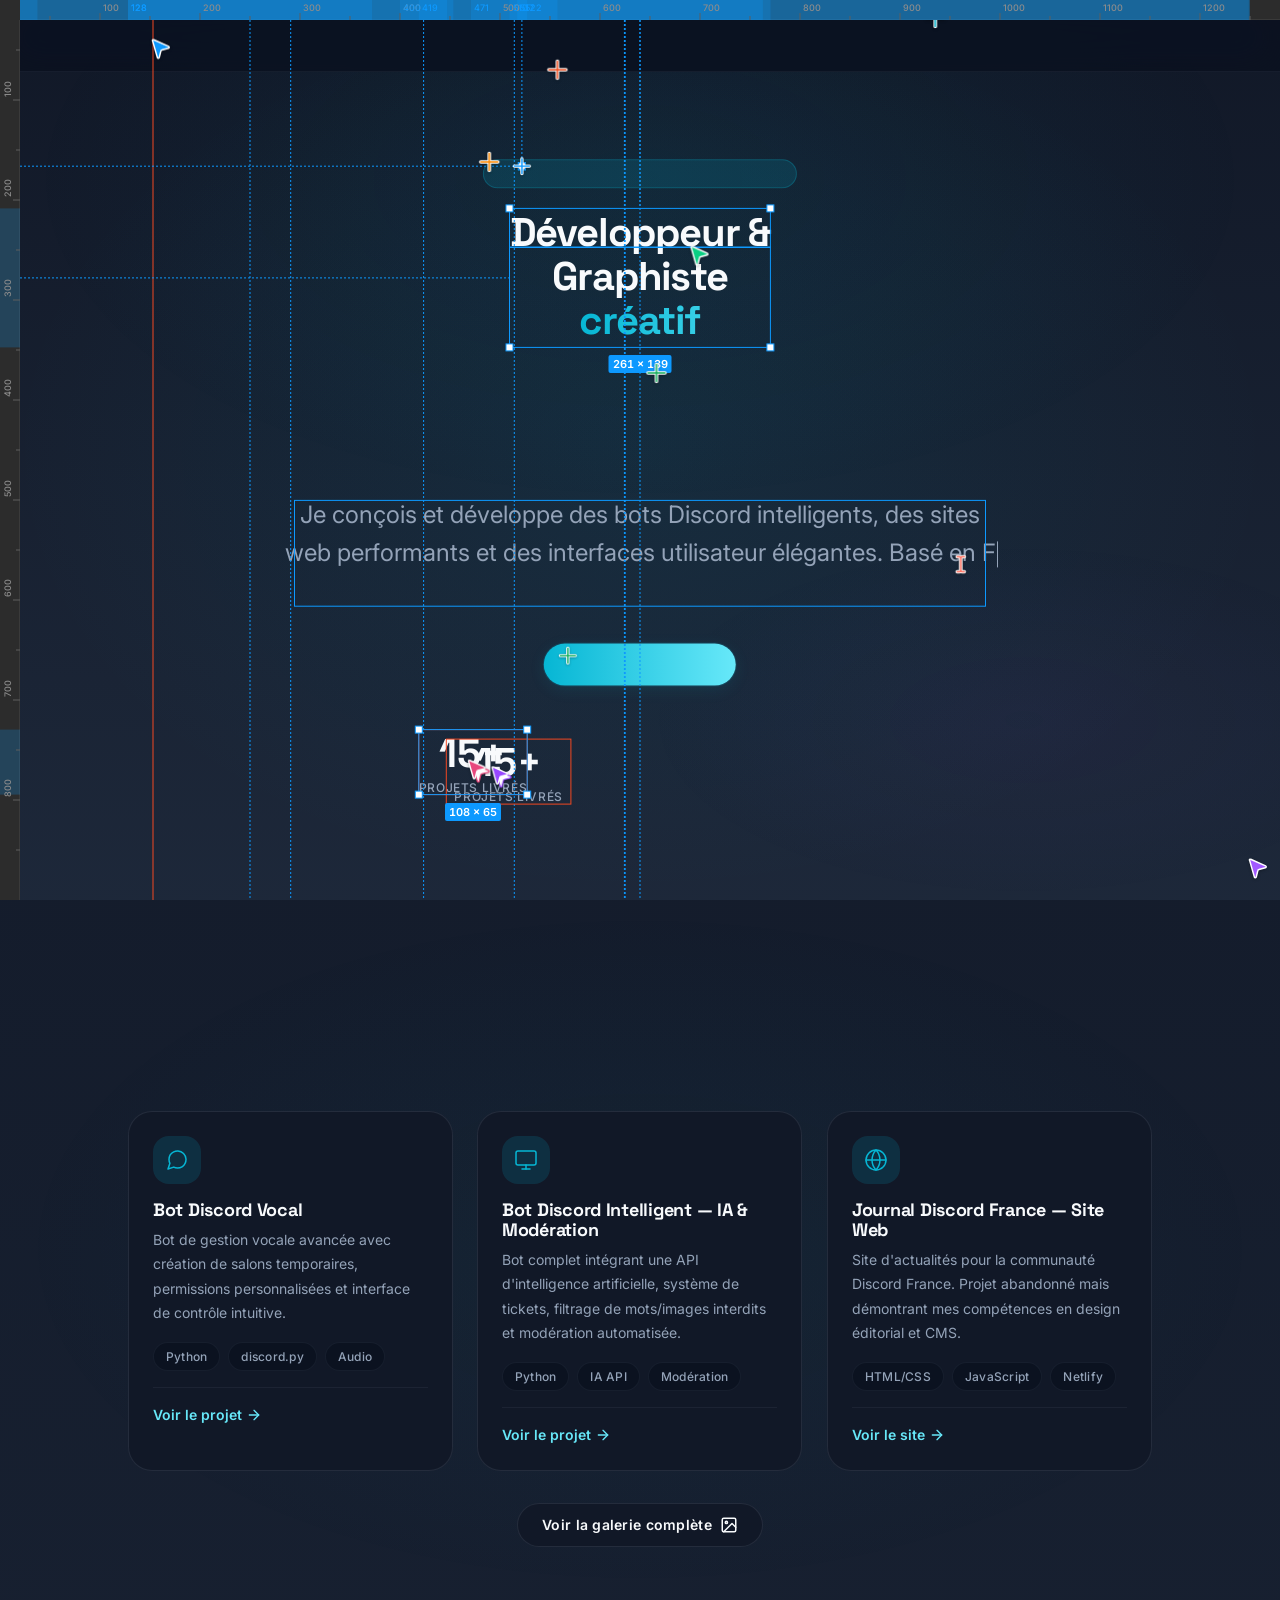
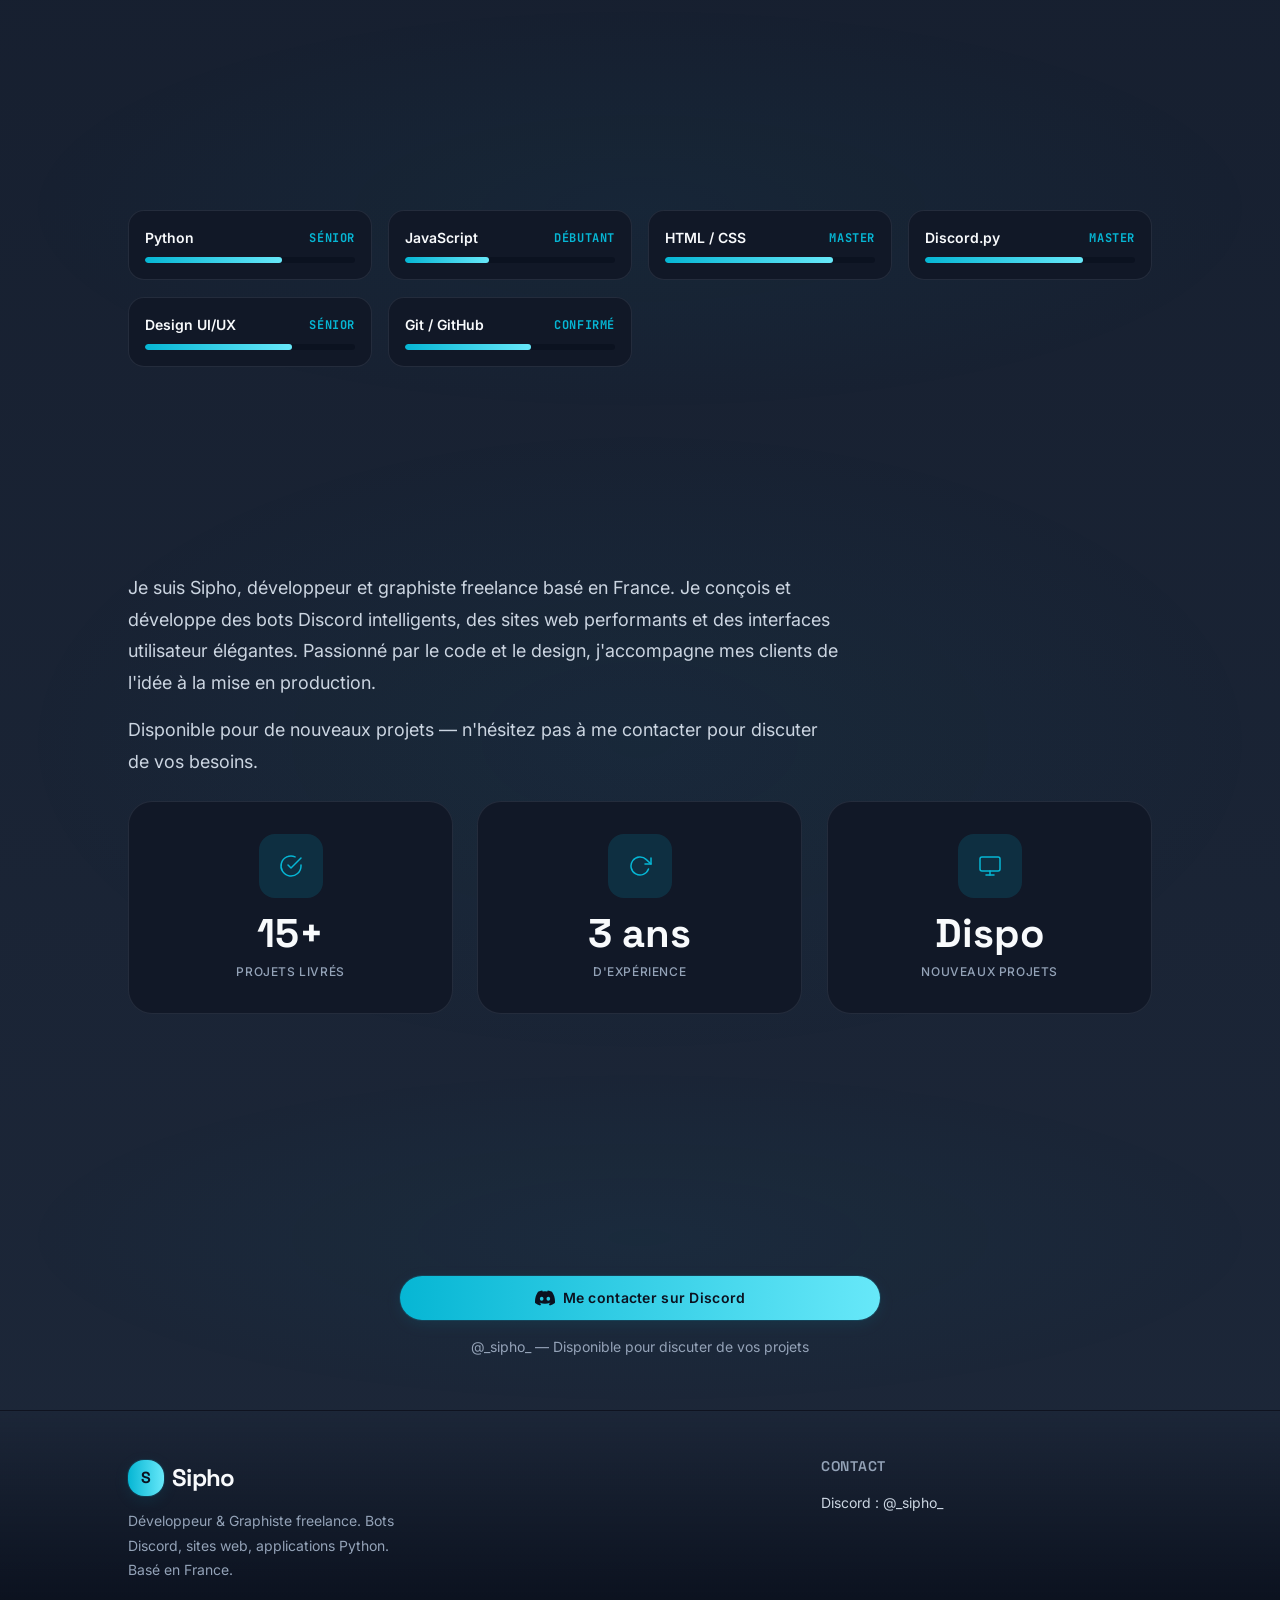
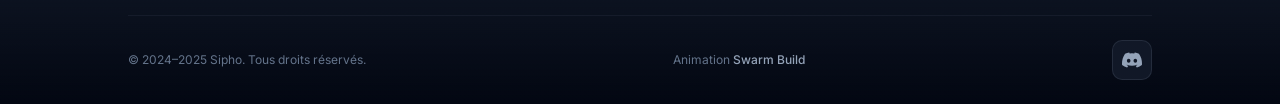
==== commit 10acdeb1: "Update site: swarm clickable, remove sounds/ToolX/100%, add 404, cleanup" ====
--- a/index.html
+++ b/index.html
@@ -202,30 +202,6 @@
           </article>
 
 
-          <article class="card" role="listitem" data-swarm-target>
-            <div class="card-icon" aria-hidden="true">
-              <svg width="24" height="24" viewBox="0 0 24 24" fill="none" stroke="currentColor" stroke-width="1.5" stroke-linecap="round" stroke-linejoin="round">
-                <polyline points="16 18 22 12 16 6"></polyline>
-                <polyline points="8 6 2 12 8 18"></polyline>
-              </svg>
-            </div>
-            <h3 class="card-title">Site Web Bot ToolX</h3>
-            <p class="card-desc">Site vitrine et documentation pour le bot Discord ToolX. Design responsive, thème sombre, navigation fluide et présentation des fonctionnalités.</p>
-            <div class="card-tags">
-              <span class="tag">HTML/CSS</span>
-              <span class="tag">JavaScript</span>
-              <span class="tag">Design UI</span>
-            </div>
-            <div class="card-footer">
-              <a href="https://sipho-toolx.netlify.app/" target="_blank" rel="noopener noreferrer" class="card-link" data-swarm-target>
-                Voir le site
-                <svg width="16" height="16" viewBox="0 0 24 24" fill="none" stroke="currentColor" stroke-width="2" stroke-linecap="round" stroke-linejoin="round">
-                  <line x1="5" y1="12" x2="19" y2="12"></line>
-                  <polyline points="12 5 19 12 12 19"></polyline>
-                </svg>
-              </a>
-            </div>
-          </article>
         </div>
 
         <div style="text-align: center; margin-top: var(--space-8);" data-swarm-target>
@@ -358,15 +334,6 @@
               <div class="highlight-label">D'expérience</div>
             </article>
 
-            <article class="highlight" data-swarm-target>
-              <div class="highlight-icon" aria-hidden="true">
-                <svg width="24" height="24" viewBox="0 0 24 24" fill="none" stroke="currentColor" stroke-width="1.5" stroke-linecap="round" stroke-linejoin="round">
-                  <path d="M20.84 4.61a5.5 5.5 0 0 0-7.78 0L12 5.67l-1.06-1.06a5.5 5.5 0 0 0-7.78 7.78l1.06 1.06L12 21.23l7.78-7.78 1.06-1.06a5.5 5.5 0 0 0 0-7.78z"></path>
-                </svg>
-              </div>
-              <div class="highlight-value">100%</div>
-              <div class="highlight-label">Clients satisfaits</div>
-            </article>
 
             <article class="highlight" data-swarm-target>
               <div class="highlight-icon" aria-hidden="true">
--- a/assets/css/tokens.css
+++ b/assets/css/tokens.css
@@ -206,3 +206,4 @@
     --color-text-subtle: #94a3b8;
   }
 }
+
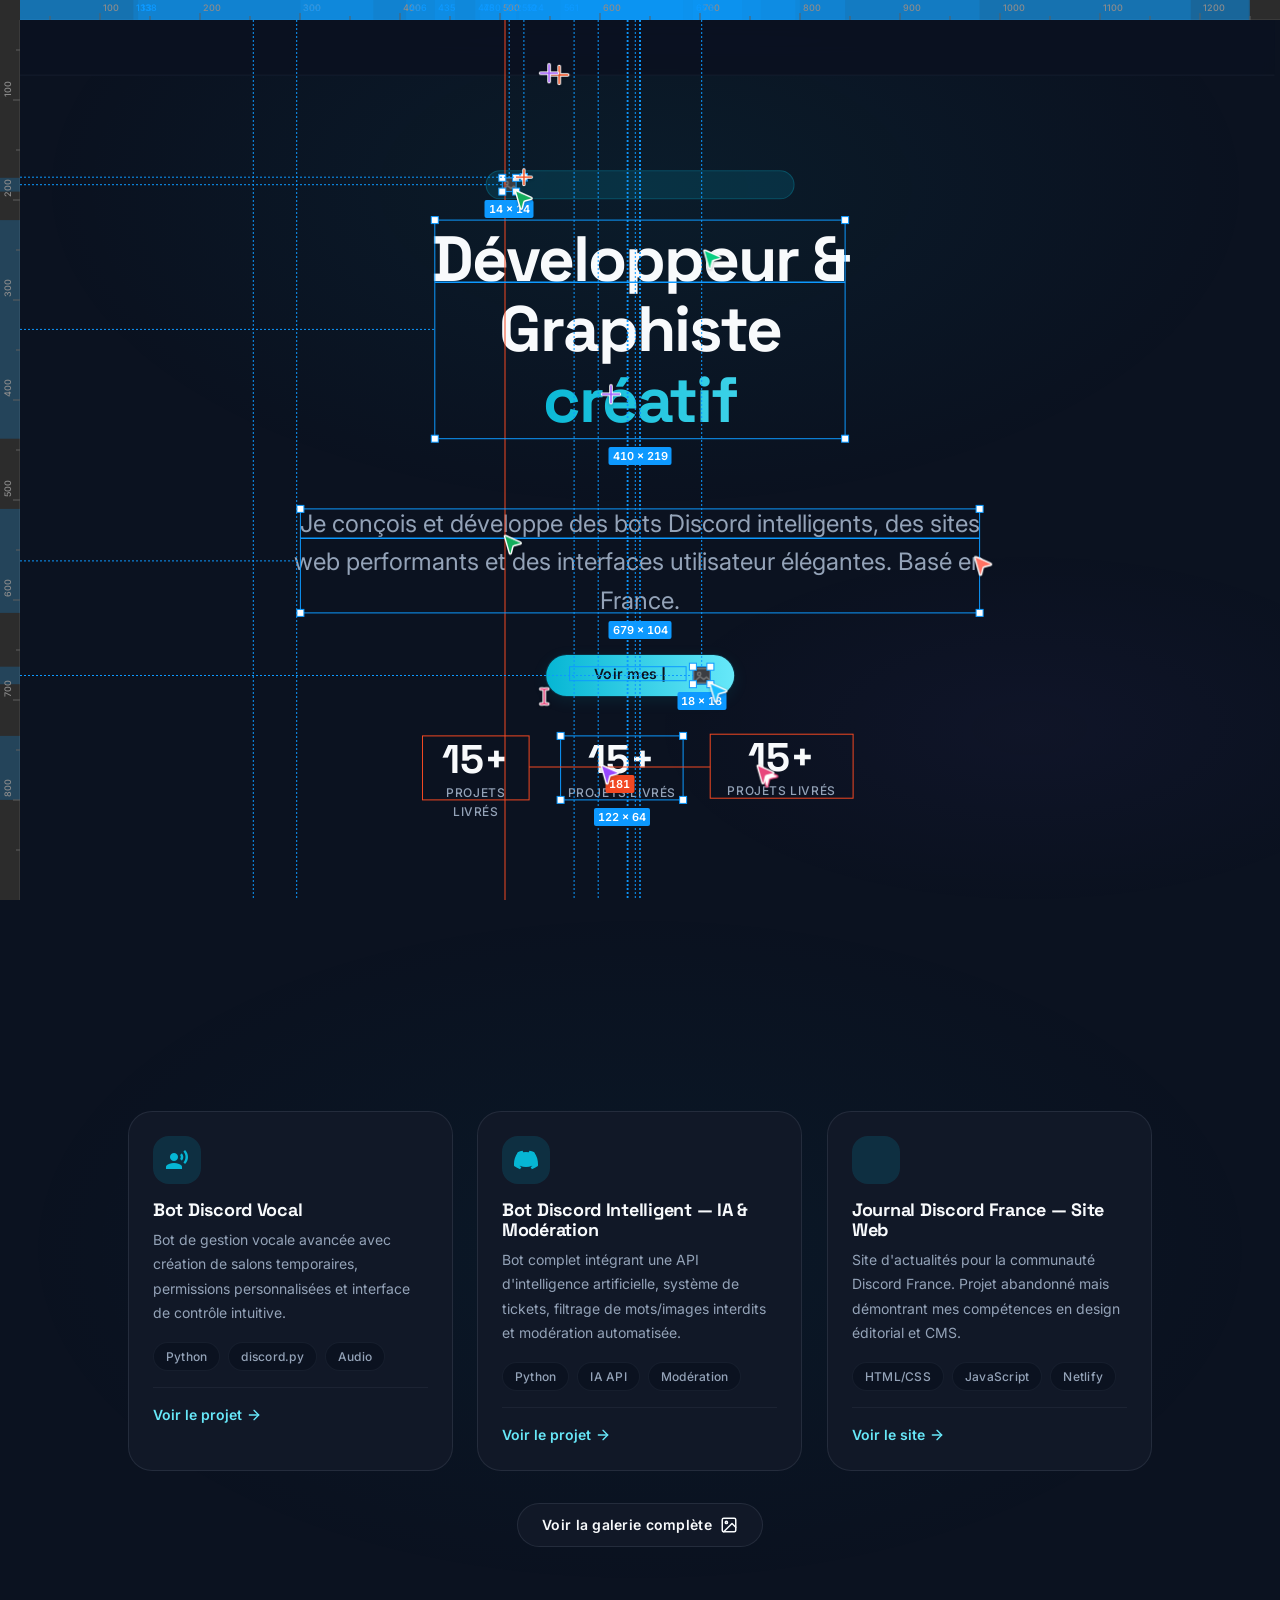
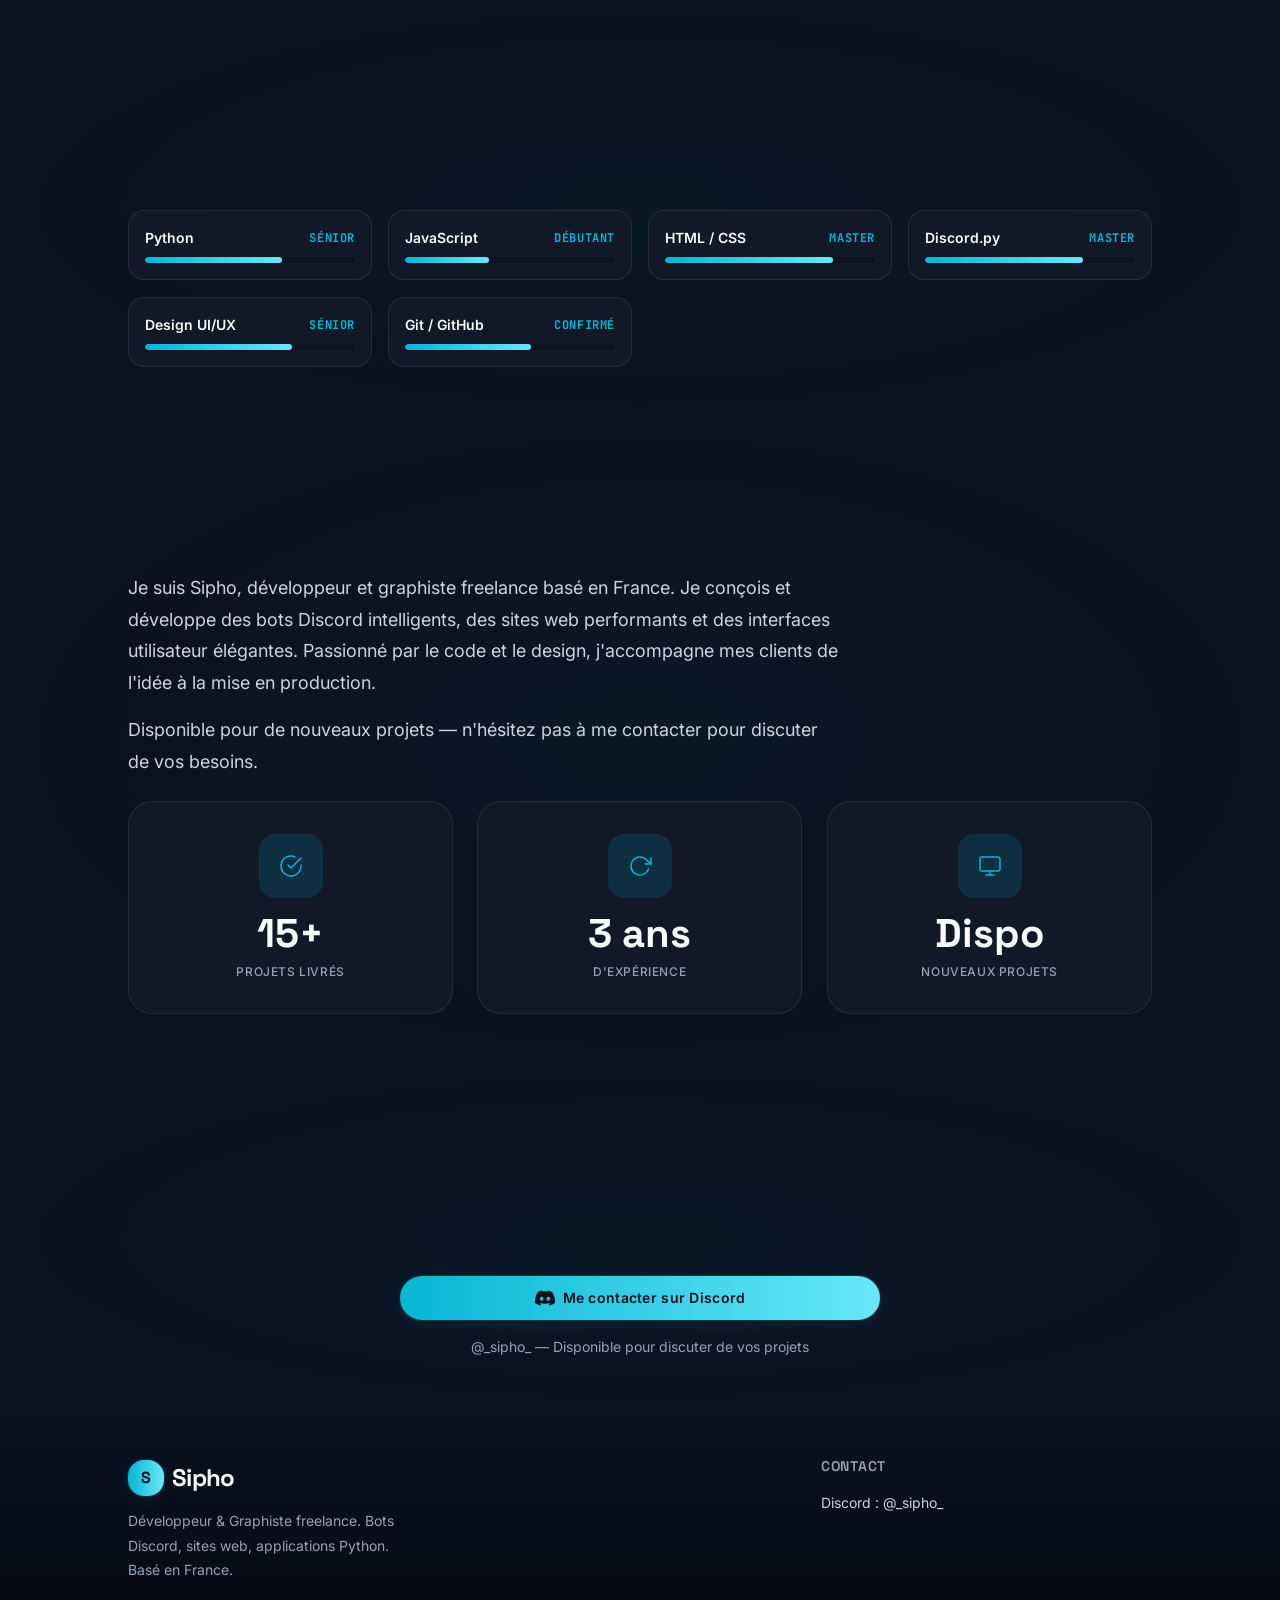
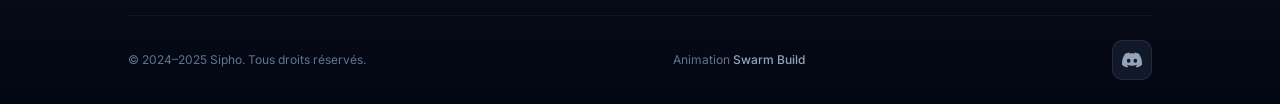
==== commit 305f6dc2: "Replace smart_toy icon with Discord logo on IA card" ====
--- a/index.html
+++ b/index.html
@@ -25,6 +25,7 @@
   <link href="https://fonts.googleapis.com/css2?family=Inter:wght@300;400;500;600;700&family=Space+Grotesk:wght@400;500;600;700&family=JetBrains+Mono:wght@400;500;600&display=swap" rel="stylesheet">
   <link rel="stylesheet" href="assets/css/tokens.css?v=7">
   <link rel="stylesheet" href="assets/css/main.css?v=8">
+  <link href="https://fonts.googleapis.com/icon?family=Material+Icons" rel="stylesheet">
   <script type="application/ld+json">
   {
     "@context": "https://schema.org",
@@ -124,11 +125,7 @@
         <div class="grid grid--auto" role="list">
 
           <article class="card" role="listitem" data-swarm-target>
-            <div class="card-icon" aria-hidden="true">
-              <svg width="24" height="24" viewBox="0 0 24 24" fill="none" stroke="currentColor" stroke-width="1.5" stroke-linecap="round" stroke-linejoin="round">
-                <path d="M21 11.5a8.38 8.38 0 0 1-.9 3.8 8.5 8.5 0 0 1-7.6 4.7 8.38 8.38 0 0 1-3.8-.9L3 21l1.9-5.7a8.38 8.38 0 0 1-.9-3.8 8.5 8.5 0 0 1 4.7-7.6 8.38 8.38 0 0 1 3.8-.9h.5a8.48 8.48 0 0 1 8 8v.5z"></path>
-              </svg>
-            </div>
+            <div class="card-icon" aria-hidden="true"><span class="material-icons">record_voice_over</span></div>
             <h3 class="card-title">Bot Discord Vocal</h3>
             <p class="card-desc">Bot de gestion vocale avancée avec création de salons temporaires, permissions personnalisées et interface de contrôle intuitive.</p>
             <div class="card-tags">
@@ -149,13 +146,7 @@
 
 
           <article class="card" role="listitem" data-swarm-target>
-            <div class="card-icon" aria-hidden="true">
-              <svg width="24" height="24" viewBox="0 0 24 24" fill="none" stroke="currentColor" stroke-width="1.5" stroke-linecap="round" stroke-linejoin="round">
-                <rect x="2" y="3" width="20" height="14" rx="2"></rect>
-                <path d="M8 21h8"></path>
-                <path d="M12 17v4"></path>
-              </svg>
-            </div>
+            <div class="card-icon" aria-hidden="true"><svg width="24" height="24" viewBox="0 0 24 24" fill="currentColor" aria-hidden="true"><path d="M20.317 4.37a19.791 19.791 0 0 0-4.885-1.515.074.074 0 0 0-.079.037c-.21.375-.444.864-.608 1.25a18.27 18.27 0 0 0-5.487 0 12.64 12.64 0 0 0-.617-1.25.077.077 0 0 0-.079-.037A19.736 19.736 0 0 0 3.675 4.37a.07.07 0 0 0-.032.027C.533 9.046-.32 13.58.099 18.057a.083.083 0 0 0 .031.057 19.9 19.9 0 0 0 5.992 3.03.078.078 0 0 0 .084-.028 14.09 14.09 0 0 0 1.226-1.994.076.076 0 0 0-.041-.106 13.107 13.107 0 0 1-1.872-.892.077.077 0 0 1-.007-.128 10.2 10.2 0 0 0 .372-.292.074.074 0 0 1 .077-.01c3.928 1.793 8.18 1.793 12.062 0a.074.074 0 0 1 .078.01 10.201 10.201 0 0 0 .372.292.077.077 0 0 1-.006.127 13.106 13.106 0 0 1-1.873.893.077.077 0 0 0-.041.107c.36.645.774 1.252 1.225 1.993a.076.076 0 0 0 .084.028 19.839 19.839 0 0 0 6.003-3.03.077.077 0 0 0 .032-.054c.418-4.486-.382-9.018-3.548-13.66a.061.061 0 0 0-.031-.03z"/></svg></div>
             <h3 class="card-title">Bot Discord Intelligent — IA & Modération</h3>
             <p class="card-desc">Bot complet intégrant une API d'intelligence artificielle, système de tickets, filtrage de mots/images interdits et modération automatisée.</p>
             <div class="card-tags">
@@ -176,13 +167,7 @@
 
 
           <article class="card" role="listitem" data-swarm-target>
-            <div class="card-icon" aria-hidden="true">
-              <svg width="24" height="24" viewBox="0 0 24 24" fill="none" stroke="currentColor" stroke-width="1.5" stroke-linecap="round" stroke-linejoin="round">
-                <circle cx="12" cy="12" r="10"></circle>
-                <line x1="2" y1="12" x2="22" y2="12"></line>
-                <path d="M12 2a15.3 15.3 0 0 1 4 10 15.3 15.3 0 0 1-4 10 15.3 15.3 0 0 1-4-10 15.3 15.3 0 0 1 4-10z"></path>
-              </svg>
-            </div>
+            <div class="card-icon" aria-hidden="true"><span class="material-icons">article</span></div>
             <h3 class="card-title">Journal Discord France — Site Web</h3>
             <p class="card-desc">Site d'actualités pour la communauté Discord France. Projet abandonné mais démontrant mes compétences en design éditorial et CMS.</p>
             <div class="card-tags">
--- a/assets/css/main.css
+++ b/assets/css/main.css
@@ -28,9 +28,7 @@
   line-height: var(--leading-normal);
   color: var(--color-text-secondary);
   background-color: var(--color-bg-deep);
-  background-image: var(--gradient-glow), var(--gradient-surface);
-  background-attachment: fixed, scroll;
-  background-size: cover, auto;
+  background-image: none;
   transition: background-color var(--duration-normal) ease,
               color var(--duration-normal) ease;
 }
@@ -591,6 +589,7 @@
   border-radius: var(--radius-lg);
   color: var(--color-accent-cyan);
   margin-bottom: var(--space-4);
+  font-size: 24px;
   transition: background var(--duration-normal) ease,
               color var(--duration-normal) ease,
               transform var(--duration-normal) var(--ease-spring);
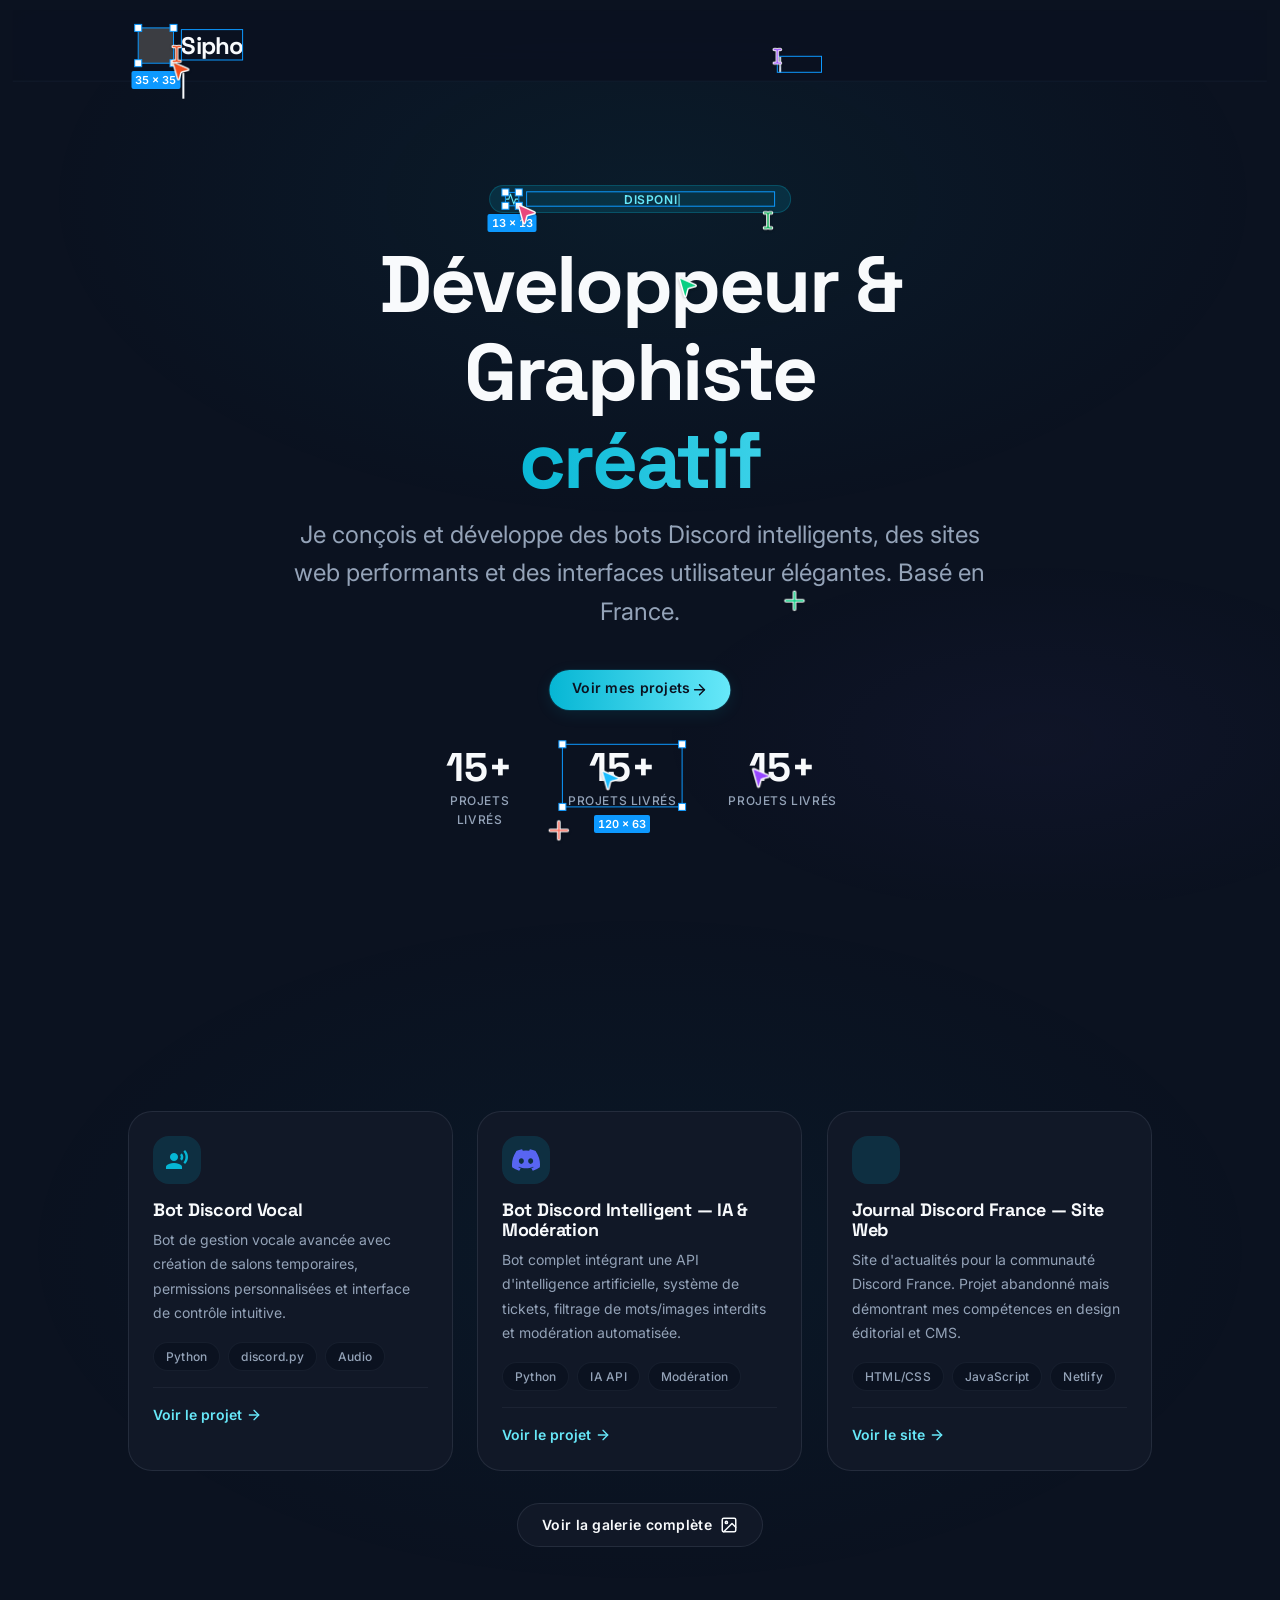
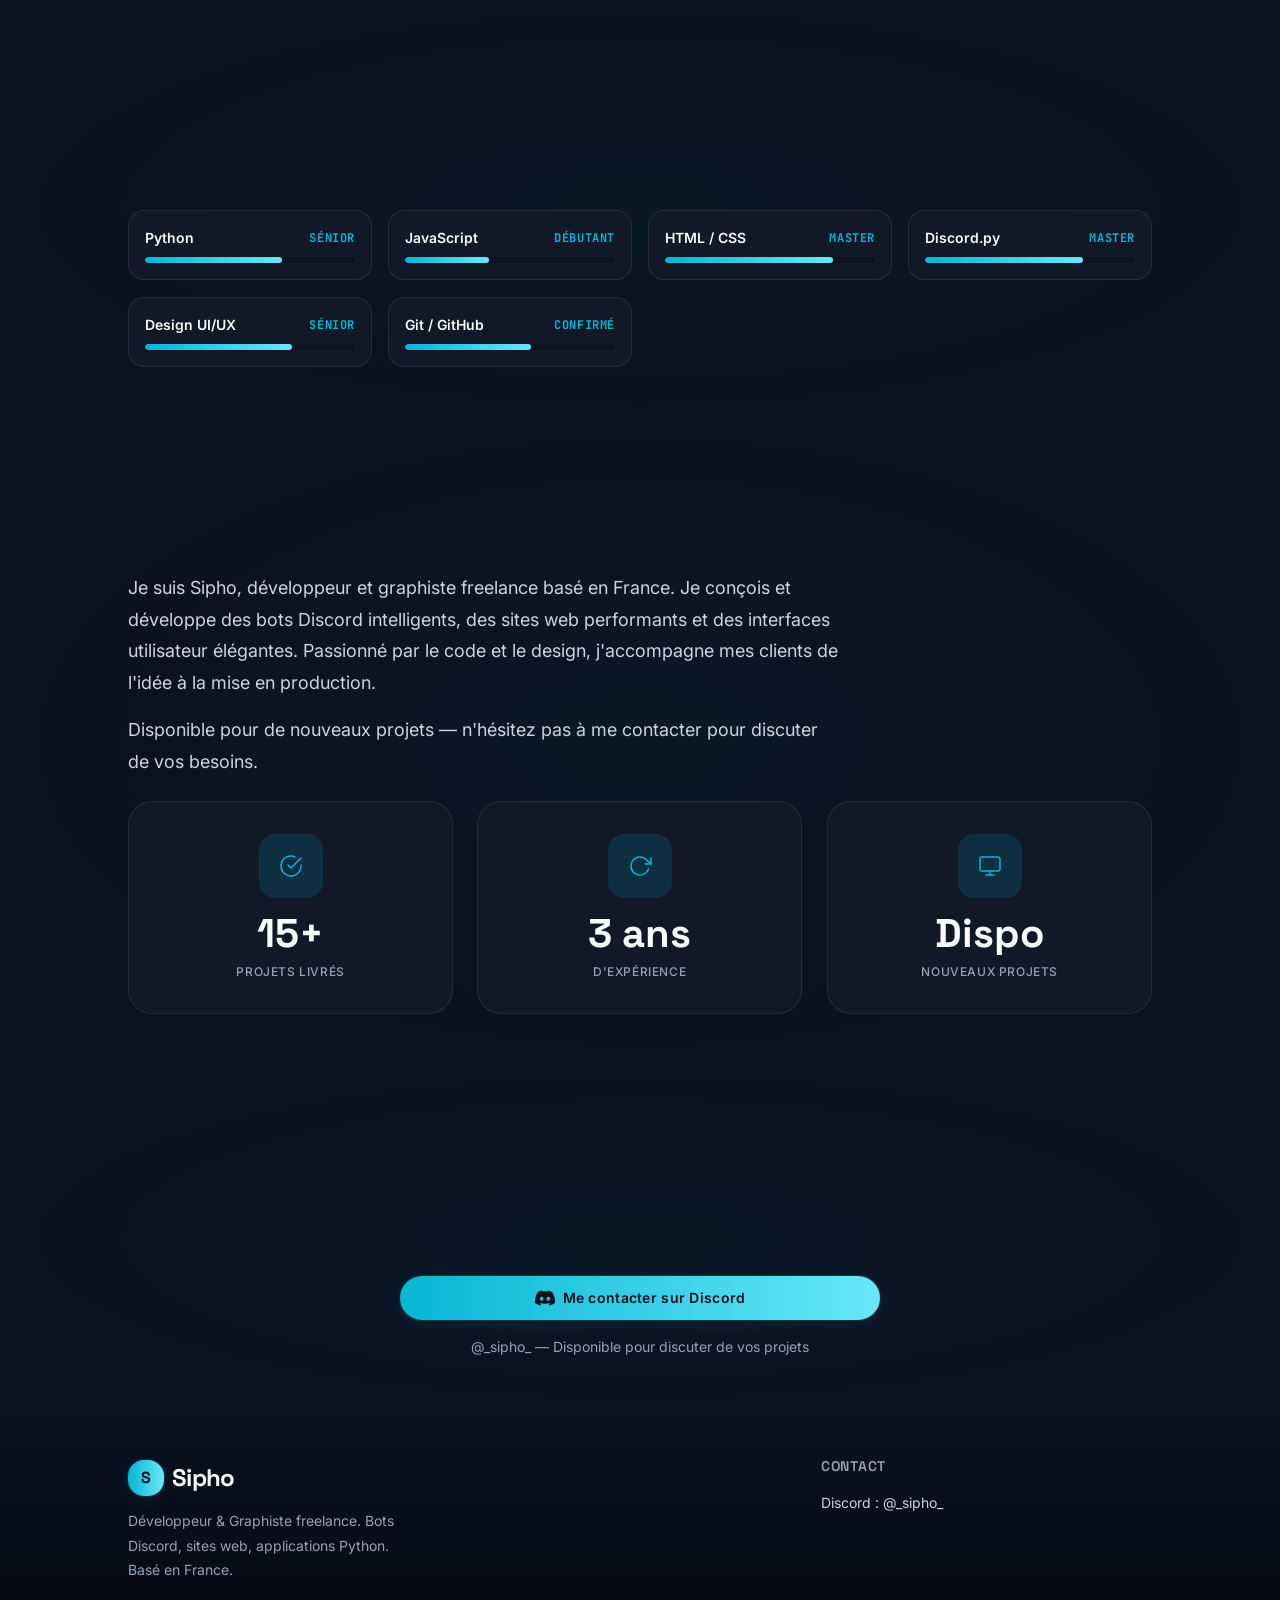
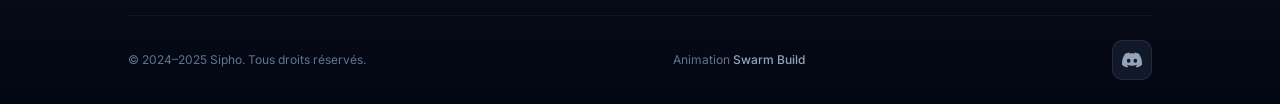
==== commit 921df5de: "Improve Discord logo icon on IA card" ====
--- a/index.html
+++ b/index.html
@@ -146,7 +146,7 @@
 
 
           <article class="card" role="listitem" data-swarm-target>
-            <div class="card-icon" aria-hidden="true"><svg width="24" height="24" viewBox="0 0 24 24" fill="currentColor" aria-hidden="true"><path d="M20.317 4.37a19.791 19.791 0 0 0-4.885-1.515.074.074 0 0 0-.079.037c-.21.375-.444.864-.608 1.25a18.27 18.27 0 0 0-5.487 0 12.64 12.64 0 0 0-.617-1.25.077.077 0 0 0-.079-.037A19.736 19.736 0 0 0 3.675 4.37a.07.07 0 0 0-.032.027C.533 9.046-.32 13.58.099 18.057a.083.083 0 0 0 .031.057 19.9 19.9 0 0 0 5.992 3.03.078.078 0 0 0 .084-.028 14.09 14.09 0 0 0 1.226-1.994.076.076 0 0 0-.041-.106 13.107 13.107 0 0 1-1.872-.892.077.077 0 0 1-.007-.128 10.2 10.2 0 0 0 .372-.292.074.074 0 0 1 .077-.01c3.928 1.793 8.18 1.793 12.062 0a.074.074 0 0 1 .078.01 10.201 10.201 0 0 0 .372.292.077.077 0 0 1-.006.127 13.106 13.106 0 0 1-1.873.893.077.077 0 0 0-.041.107c.36.645.774 1.252 1.225 1.993a.076.076 0 0 0 .084.028 19.839 19.839 0 0 0 6.003-3.03.077.077 0 0 0 .032-.054c.418-4.486-.382-9.018-3.548-13.66a.061.061 0 0 0-.031-.03z"/></svg></div>
+            <div class="card-icon" aria-hidden="true" style="color:#5865F2;"><svg width="28" height="28" viewBox="0 0 24 24" fill="currentColor" aria-hidden="true"><path d="M20.317 4.37a19.791 19.791 0 0 0-4.885-1.515.074.074 0 0 0-.079.037c-.21.375-.444.864-.608 1.25a18.27 18.27 0 0 0-5.487 0 12.64 12.64 0 0 0-.617-1.25.077.077 0 0 0-.079-.037A19.736 19.736 0 0 0 3.675 4.37a.07.07 0 0 0-.032.027C.533 9.046-.32 13.58.099 18.057a.083.083 0 0 0 .031.057 19.9 19.9 0 0 0 5.992 3.03.078.078 0 0 0 .084-.028 14.09 14.09 0 0 0 1.226-1.994.076.076 0 0 0-.041-.106 13.107 13.107 0 0 1-1.872-.892.077.077 0 0 1-.007-.128 10.2 10.2 0 0 0 .372-.292.074.074 0 0 1 .077-.01c3.928 1.793 8.18 1.793 12.062 0a.074.074 0 0 1 .078.01 10.201 10.201 0 0 0 .372.292.077.077 0 0 1-.006.127 13.106 13.106 0 0 1-1.873.893.077.077 0 0 0-.041.107c.36.645.774 1.252 1.225 1.993a.076.076 0 0 0 .084.028 19.839 19.839 0 0 0 6.003-3.03.077.077 0 0 0 .032-.054c.418-4.486-.382-9.018-3.548-13.66a.061.061 0 0 0-.031-.03zM8.02 15.33c-1.183 0-2.157-1.085-2.157-2.419 0-1.333.956-2.419 2.157-2.419 1.21 0 2.176 1.096 2.157 2.42 0 1.333-.956 2.418-2.157 2.418zm7.975 0c-1.183 0-2.157-1.085-2.157-2.419 0-1.333.955-2.419 2.157-2.419 1.21 0 2.176 1.096 2.157 2.42 0 1.333-.956 2.418-2.157 2.418z"/></svg></div>
             <h3 class="card-title">Bot Discord Intelligent — IA & Modération</h3>
             <p class="card-desc">Bot complet intégrant une API d'intelligence artificielle, système de tickets, filtrage de mots/images interdits et modération automatisée.</p>
             <div class="card-tags">
